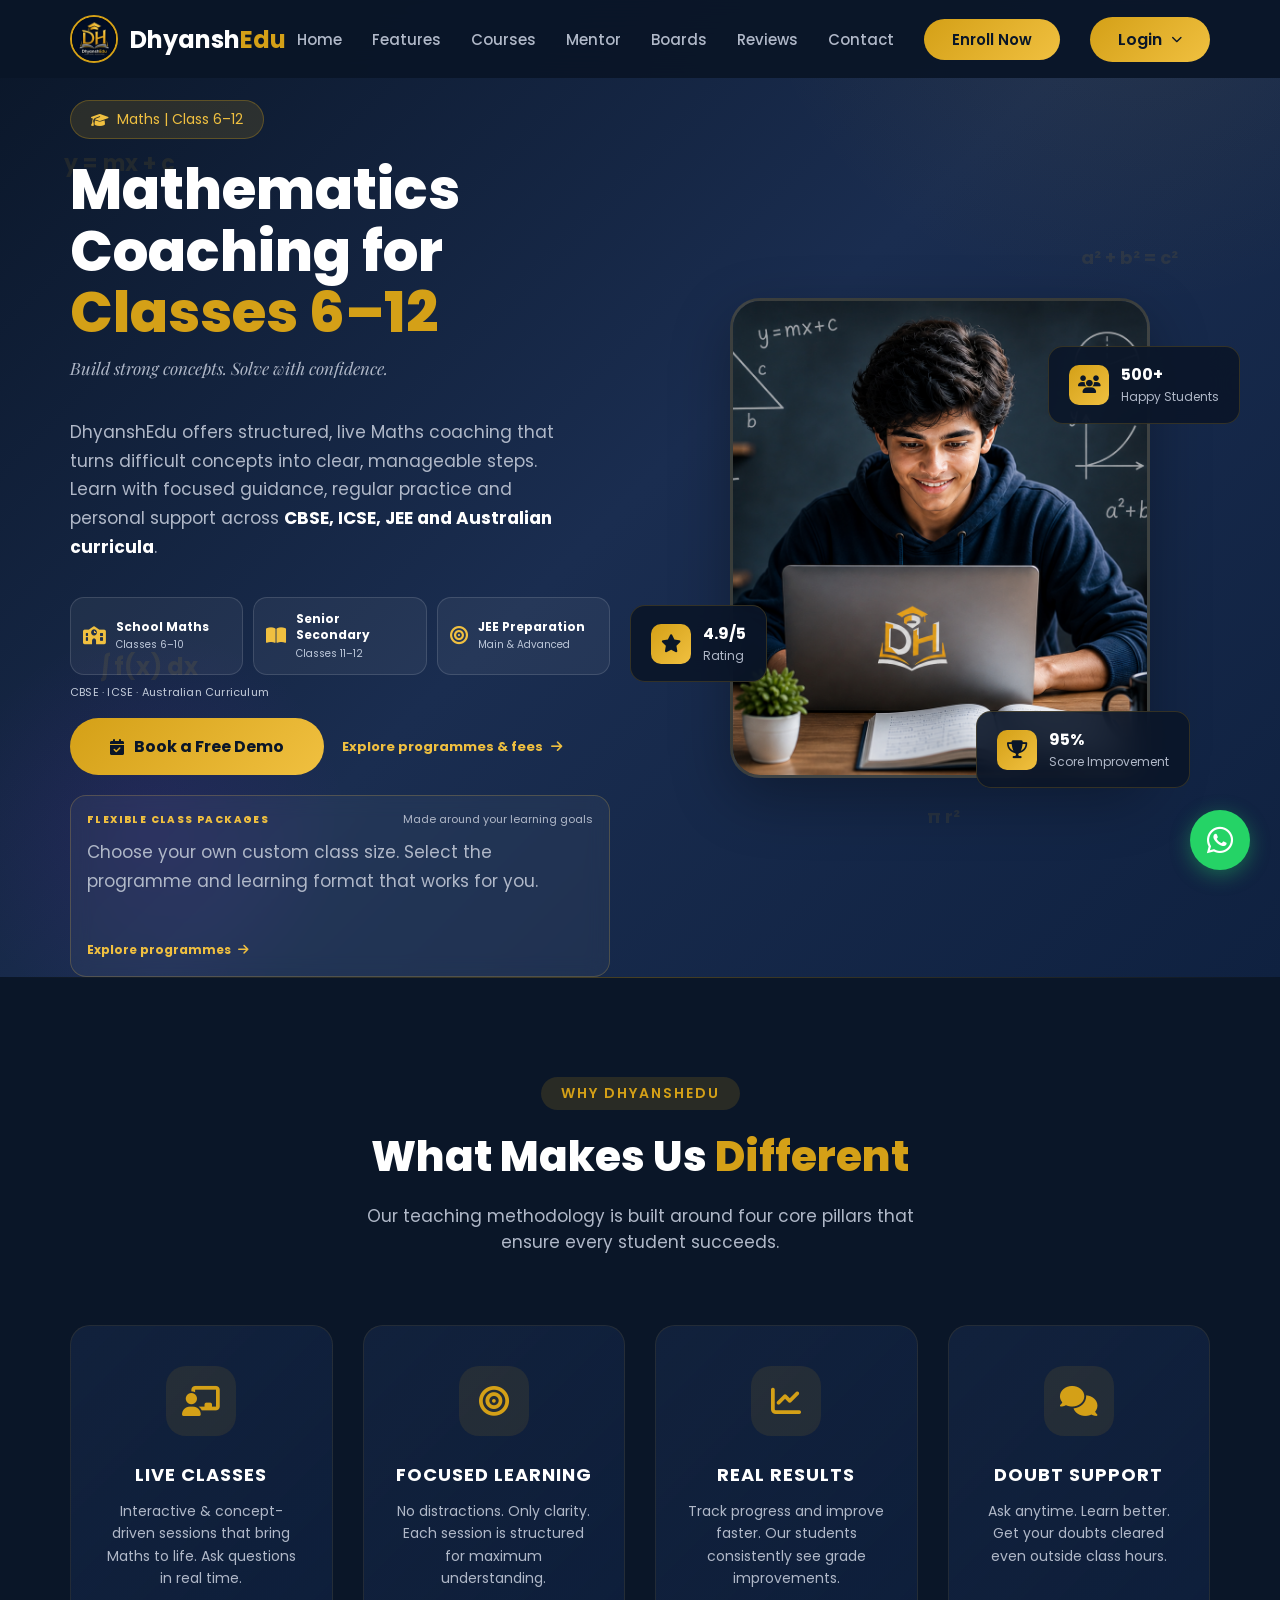
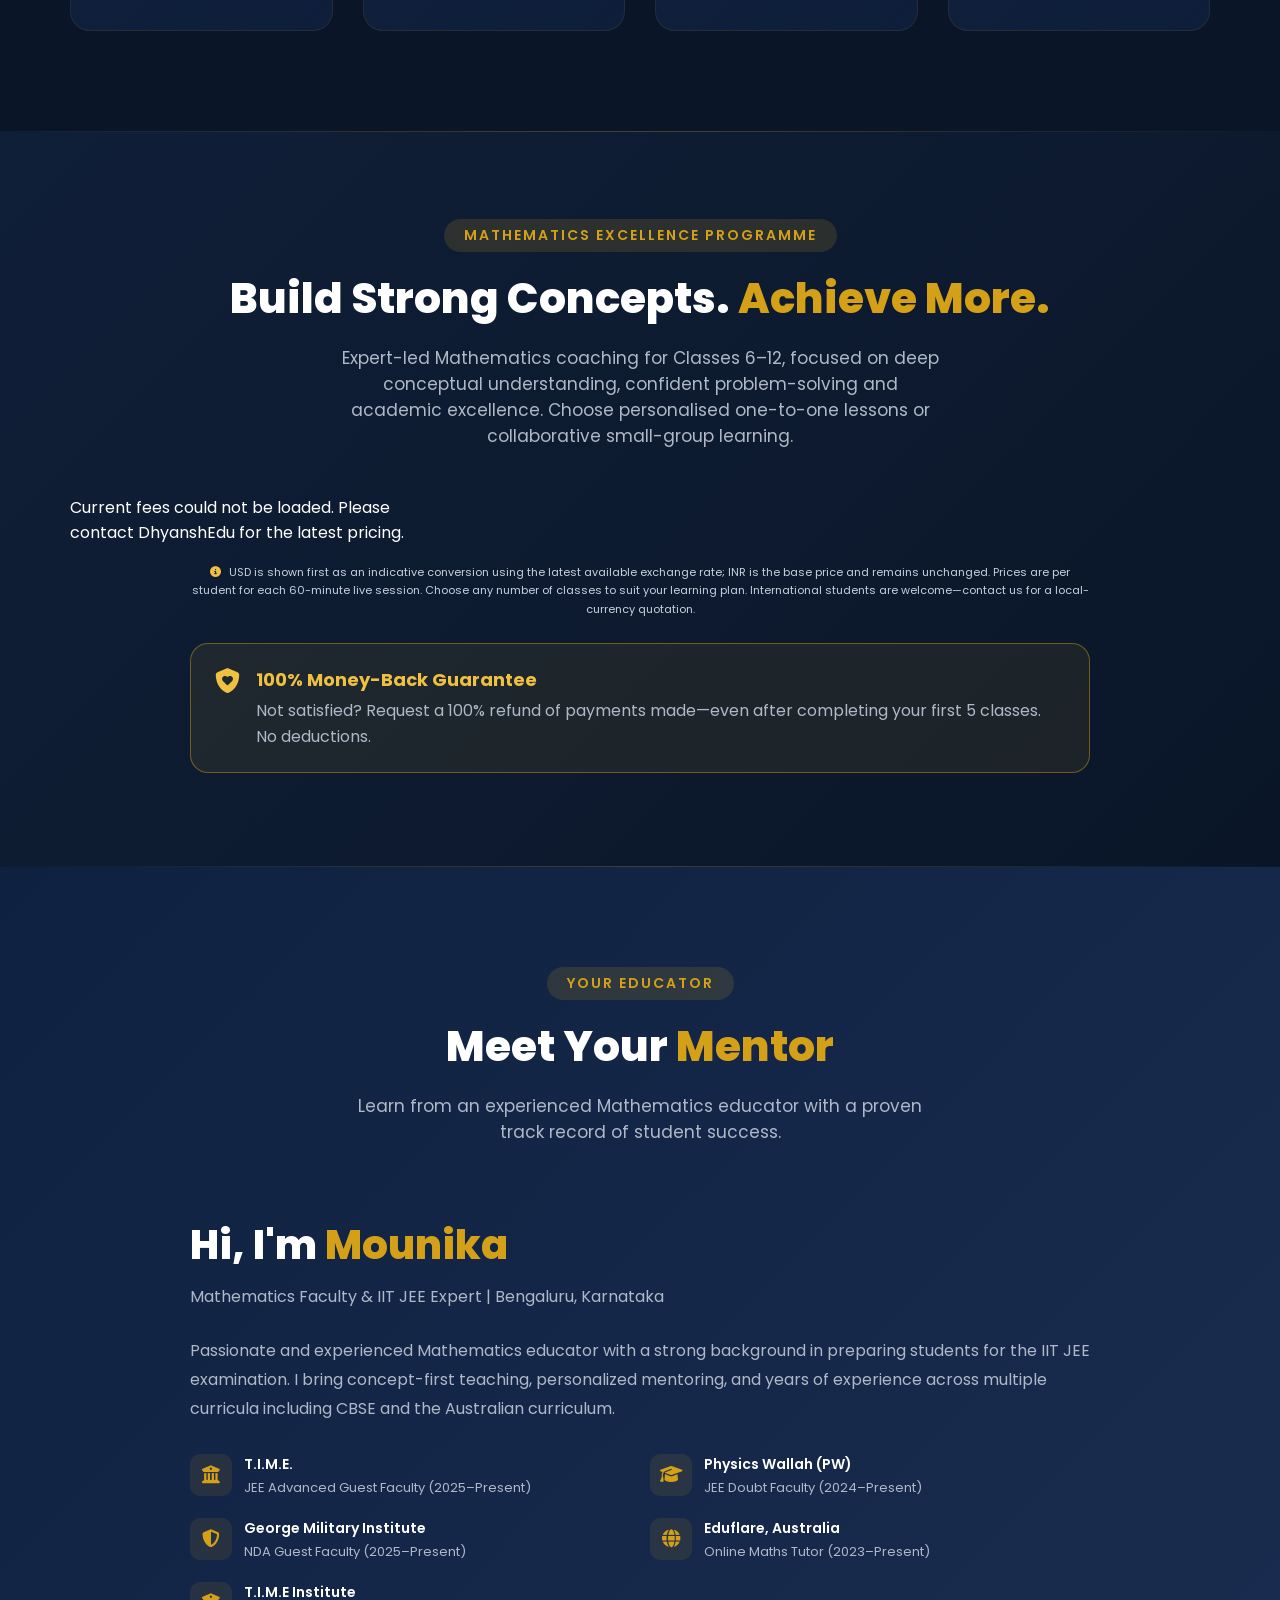
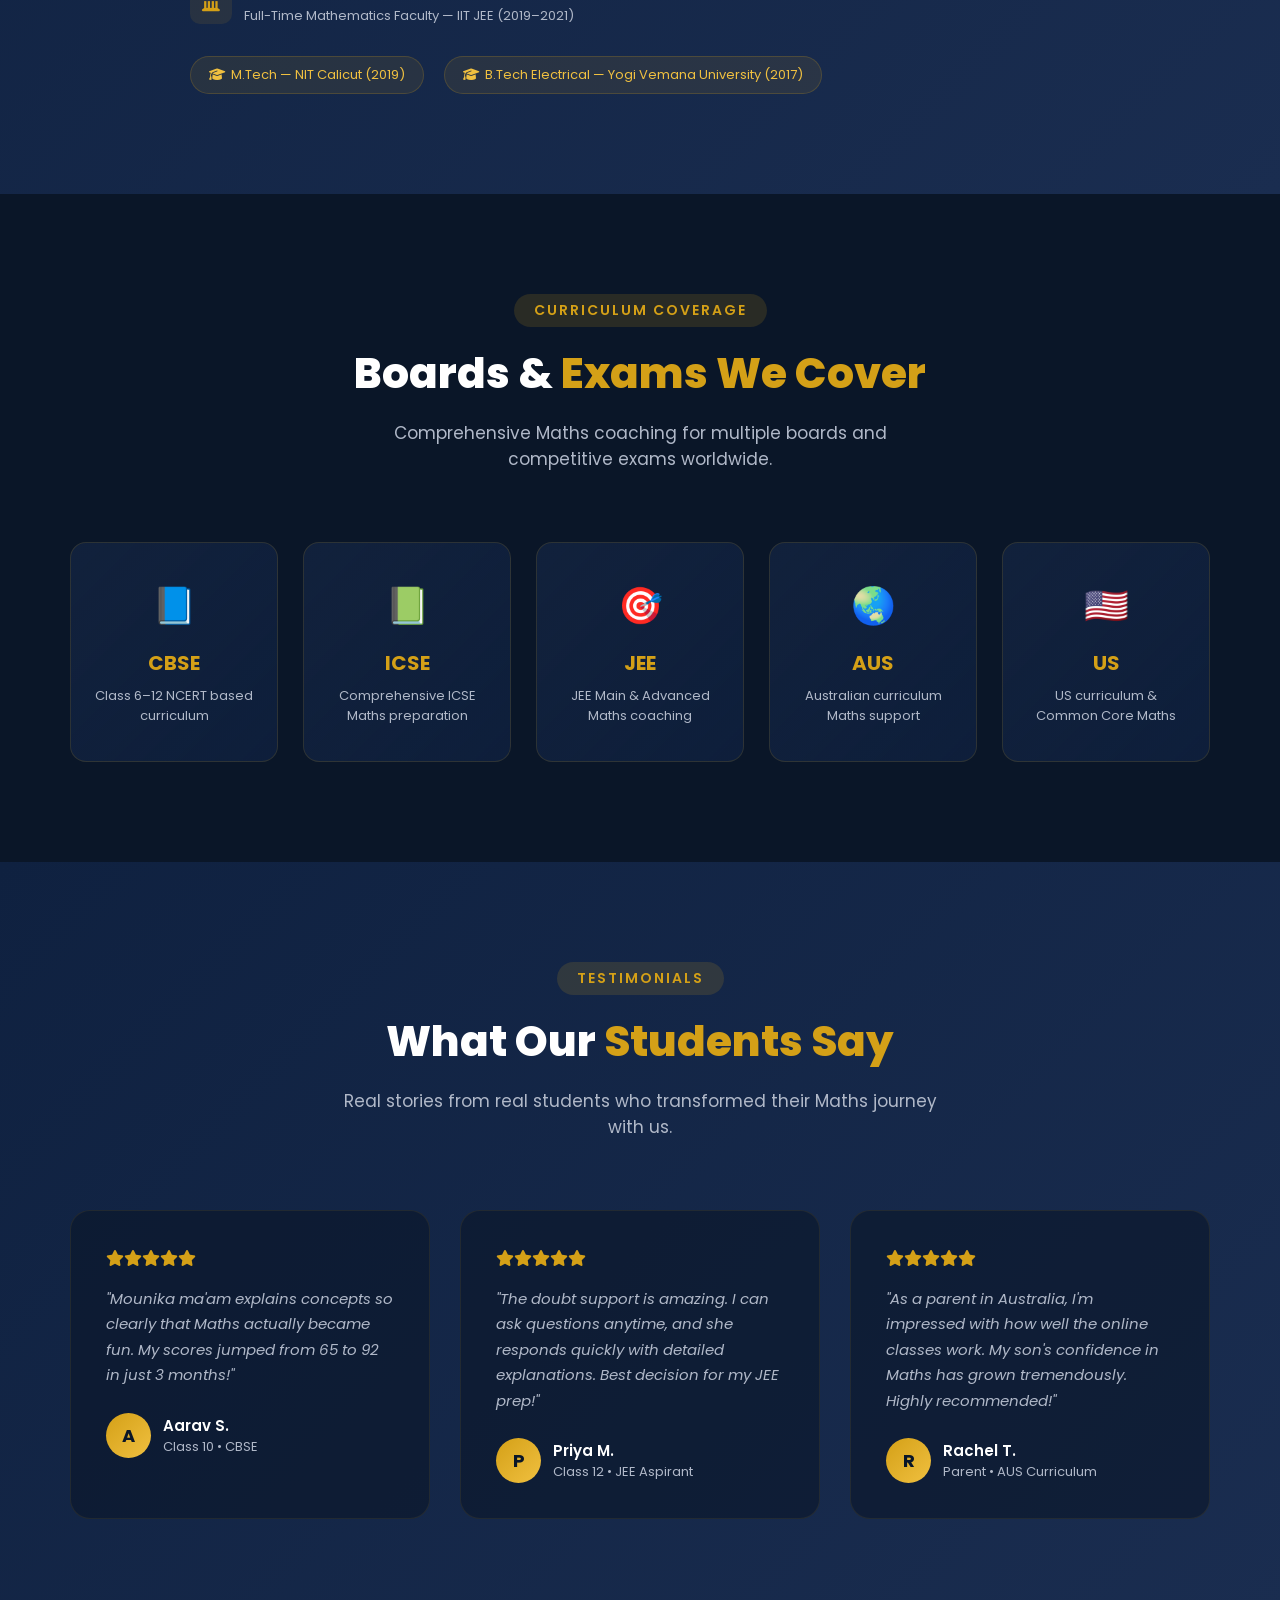
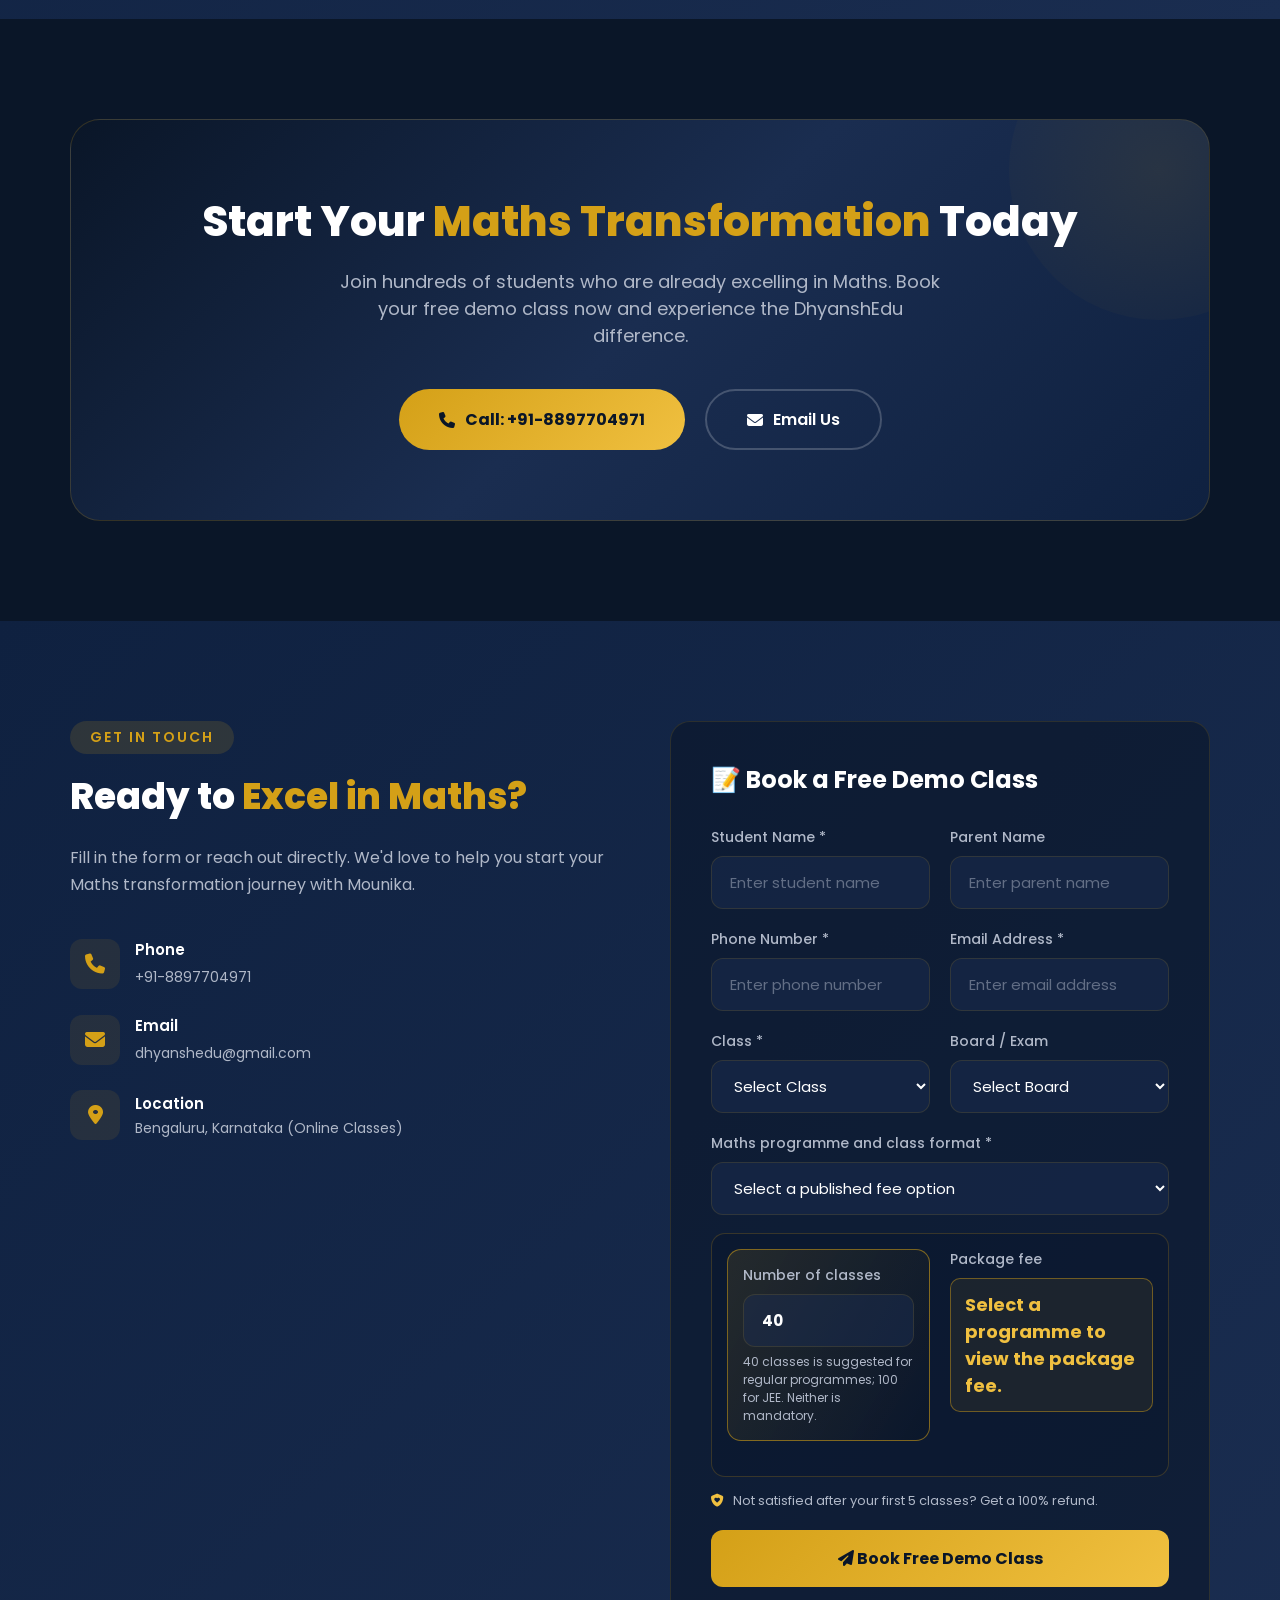
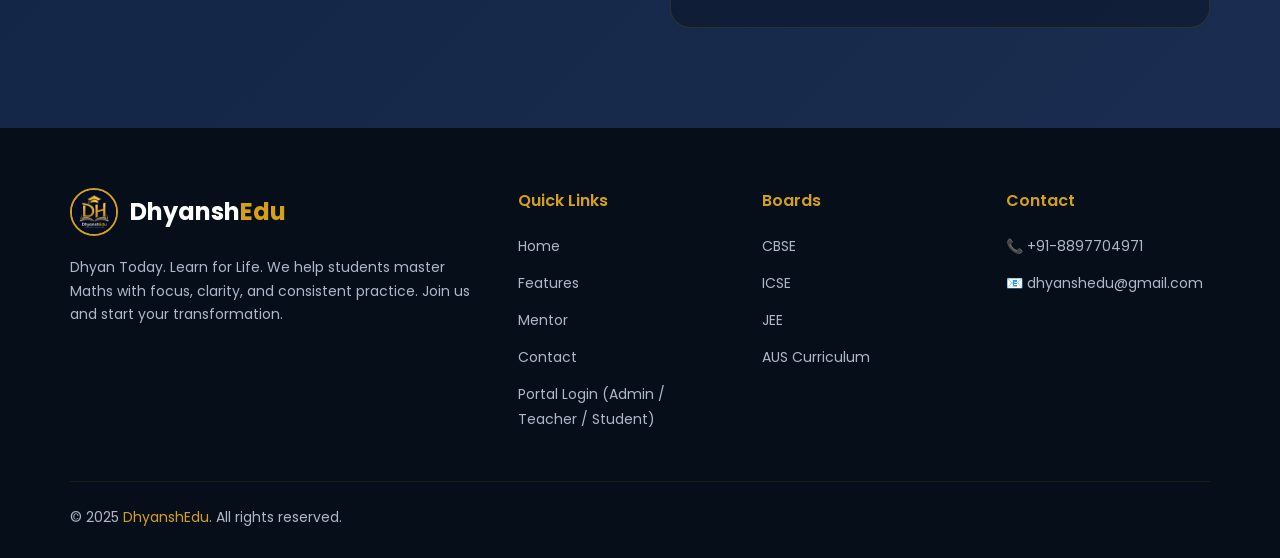
==== index.html @ ea3f8886 "Remove Programme details disclosure from fee details" ====
<!DOCTYPE html>
<html lang="en">
<head>
    <meta charset="UTF-8">
    <meta name="viewport" content="width=device-width, initial-scale=1.0">
    <title>DhyanshEdu | Dhyan Today. Math Better Tomorrow.</title>
    <meta name="description" content="DhyanshEdu helps students master Maths with focus, clarity, and consistent practice.">
    <link rel="icon" type="image/png" href="/logo.png">
    <link rel="apple-touch-icon" href="/logo.png">
    <!-- Google Fonts -->
    <link href="https://fonts.googleapis.com/css2?family=Poppins:wght@300;400;500;600;700;800;900&family=Playfair+Display:ital,wght@0,700;1,700&display=swap" rel="stylesheet">
    <!-- Font Awesome Icons -->
    <link rel="stylesheet" href="https://cdnjs.cloudflare.com/ajax/libs/font-awesome/6.5.1/css/all.min.css">
    <style>
        /* ===== CSS RESET & VARIABLES ===== */
        :root {
            --primary-dark: #0a1628;
            --primary-blue: #0f2140;
            --accent-gold: #d4a017;
            --accent-gold-light: #f0c040;
            --white: #ffffff;
            --light-gray: #f5f5f5;
            --text-gray: #b0b8c8;
            --gradient-dark: linear-gradient(135deg, #0a1628 0%, #1a2d50 50%, #0f2140 100%);
            --gradient-gold: linear-gradient(135deg, #d4a017, #f0c040);
            --shadow-lg: 0 20px 60px rgba(0, 0, 0, 0.3);
            --shadow-gold: 0 5px 30px rgba(212, 160, 23, 0.3);
        }
        * {
            margin: 0;
            padding: 0;
            box-sizing: border-box;
        }
        html {
            scroll-behavior: smooth;
        }
        body {
            font-family: 'Poppins', sans-serif;
            color: var(--white);
            overflow-x: hidden;
            background: var(--primary-dark);
        }
        /* ===== FIXED NAVBAR ===== */
        .navbar {
            position: fixed;
            top: 0;
            left: 0;
            width: 100%;
            z-index: 1000;
            padding: 15px 0;
            transition: all 0.4s ease;
            background-color: rgba(10, 22, 40, 0.95);
            backdrop-filter: blur(20px);
        }
        .navbar.scrolled {
            background-color: rgba(10, 22, 40, 0.98);
            box-shadow: 0 2px 30px rgba(0,0,0,0.4);
            padding: 8px 0;
        }
        .nav-container {
            max-width: 1200px;
            margin: 0 auto;
            display: flex;
            justify-content: space-between;
            align-items: center;
            padding: 0 30px;
        }
        .logo {
            display: flex;
            align-items: center;
            gap: 12px;
            text-decoration: none;
        }
        .logo-icon {
            width: 48px;
            height: 48px;
            border-radius: 50%;
            display: flex;
            align-items: center;
            justify-content: center;
            overflow: hidden;
            border: 2px solid var(--accent-gold);
        }
        .logo-icon img {
            width: 100%;
            height: 100%;
            object-fit: cover;
        }
        .logo-text {
            font-size: 24px;
            font-weight: 700;
            color: var(--white);
        }
        .logo-text span {
            color: var(--accent-gold);
        }
        .nav-links {
            display: flex;
            list-style: none;
            gap: 30px;
            align-items: center;
        }
        .nav-links a {
            text-decoration: none;
            color: var(--text-gray);
            font-weight: 500;
            font-size: 15px;
            transition: color 0.3s ease;
            position: relative;
        }
        .nav-links a:hover {
            color: var(--accent-gold);
        }
        .nav-links a::after {
            content: '';
            position: absolute;
            bottom: -5px;
            left: 0;
            width: 0;
            height: 2px;
            background: var(--accent-gold);
            transition: width 0.3s ease;
        }
        .nav-links a:hover::after {
            width: 100%;
        }
        .nav-cta {
            background: var(--gradient-gold) !important;
            color: var(--primary-dark) !important;
            padding: 10px 28px;
            border-radius: 50px;
            font-weight: 600 !important;
            transition: transform 0.3s ease, box-shadow 0.3s ease !important;
        }
        .nav-cta:hover {
            transform: translateY(-2px);
            box-shadow: var(--shadow-gold);
        }
        .nav-cta::after {
            display: none !important;
        }
        .login-dropdown { position: relative; }
        .login-dropdown > summary {
            list-style: none;
            cursor: pointer;
            display: inline-flex;
            align-items: center;
            gap: 9px;
        }
        .login-dropdown > summary::-webkit-details-marker { display: none; }
        .login-dropdown > summary i { font-size: 11px; }
        .login-options {
            position: absolute;
            top: calc(100% + 14px);
            right: 0;
            min-width: 205px;
            padding: 9px;
            border: 1px solid rgba(212,160,23,0.28);
            border-radius: 14px;
            background: #101f38;
            box-shadow: var(--shadow-lg);
            z-index: 1100;
        }
        .login-options a {
            display: block;
            padding: 11px 13px;
            border-radius: 9px;
            color: var(--white) !important;
            text-decoration: none;
            font-size: 14px;
        }
        .login-options a:hover { background: rgba(212,160,23,0.14); color: var(--accent-gold-light) !important; }
        .login-options a::after { display: none !important; }
        .login-options p {
            padding: 9px 13px 5px;
            color: var(--text-gray);
            font-size: 11px;
            line-height: 1.5;
            border-top: 1px solid rgba(255,255,255,0.1);
        }
        .hamburger {
            display: none;
            flex-direction: column;
            gap: 5px;
            cursor: pointer;
            z-index: 1001;
        }
        .hamburger span {
            width: 28px;
            height: 3px;
            background: var(--white);
            border-radius: 3px;
            transition: all 0.3s ease;
        }
        .course-programme-meta { padding:10px 12px; margin:12px 0 14px; gap:5px; }
        .course-programme-meta strong { font-size:14px; }
        .course-programme-meta span { font-size:10px; }
        .course-format-option { padding:15px; }
        .course-format-option h4 { min-height:0; margin-bottom:8px; font-size:13px; }
        .course-fee-item { min-height:0; padding:10px 0; }
        .course-fee-item h5 { font-size:12px; margin-bottom:8px; }
        .course-fee-description { font-size:10px; }
        .course-format-price { font-size:23px; }
        .course-format-usd { font-size:13px; }
        .course-format-unit { min-height:0; margin:5px 0 4px; font-size:11px; }
        .course-format-per-class { display:block; color:var(--text-gray); font-size:10px; margin:0 0 12px; }
        .custom-class-selection { padding:15px; margin:14px 0; border:1px solid rgba(212,160,23,.22); border-radius:14px; background:rgba(7,17,32,.22); }
        .custom-class-quote { min-height:52px; font-size:18px; }
        .refund-form-note { font-size:12px; margin:2px 0 14px; }
        .course-guarantee { display:flex; gap:16px; align-items:flex-start; max-width:900px; margin:24px auto 0; padding:22px 24px; border:1px solid rgba(212,160,23,.45); border-radius:18px; background:rgba(212,160,23,.09); color:var(--white); }
        .course-guarantee > i { color:var(--accent-gold-light); font-size:25px; margin-top:3px; }
        .course-guarantee strong { display:block; color:var(--accent-gold-light); font-size:18px; margin-bottom:5px; }
        .course-guarantee p { color:var(--text-gray); line-height:1.65; margin:0; }
        .custom-package-highlight { padding:15px; border:1px solid rgba(212,160,23,.55); border-radius:14px; background:linear-gradient(120deg,rgba(212,160,23,.13),rgba(7,17,32,.28)); }
        .custom-package-highlight label { color:var(--accent-gold-light); font-weight:800; font-size:15px; }
        .custom-package-highlight input { border-color:rgba(212,160,23,.6); font-size:20px; font-weight:700; }
        .course-programme-meta strong { color:var(--accent-gold-light); font-size:15px; }
        .course-programme-meta span { font-size:12px; }
        .custom-class-selection { margin-top:16px; }
        .custom-class-selection small { display:block; color:var(--text-gray); font-size:12px; margin-top:6px; }
        .custom-class-quote { min-height:48px; display:flex; align-items:center; padding:12px 14px; border:1px solid rgba(212,160,23,.45); border-radius:10px; background:rgba(212,160,23,.08); color:var(--accent-gold-light); font-weight:700; }
        .refund-form-note { margin:4px 0 18px; color:var(--text-gray); font-size:13px; line-height:1.6; }
        .refund-form-note i { color:var(--accent-gold-light); margin-right:6px; }

        /* ===== HERO SECTION (REFINED WITH IMAGE FIX) ===== */
        .hero {
            min-height: 100vh;
            background: var(--gradient-dark);
            display: flex;
            align-items: center;
            position: relative;
            overflow: hidden;
            padding-top: 100px;
        }
        .hero::before {
            content: '';
            position: absolute;
            top: -50%;
            right: -20%;
            width: 800px;
            height: 800px;
            background: radial-gradient(circle, rgba(212,160,23,0.08) 0%, transparent 70%);
            border-radius: 50%;
        }
        .hero::after {
            content: '';
            position: absolute;
            width: 400px;
            height: 400px;
            background: radial-gradient(circle, rgba(138, 43, 226, 0.1) 0%, transparent 70%);
            bottom: -50px;
            left: -50px;
            border-radius: 50%;
            pointer-events: none;
        }
        .math-float {
            position: absolute;
            font-size: 20px;
            color: rgba(212,160,23,0.1);
            font-weight: 700;
            pointer-events: none;
            animation: floatMath 6s ease-in-out infinite;
        }
        .math-float:nth-child(1) { top: 15%; left: 5%; animation-delay: 0s; font-size: 22px; }
        .math-float:nth-child(2) { top: 25%; right: 8%; animation-delay: 1s; font-size: 18px; }
        .math-float:nth-child(3) { bottom: 30%; left: 8%; animation-delay: 2s; font-size: 24px; }
        .math-float:nth-child(4) { top: 60%; right: 15%; animation-delay: 3s; font-size: 20px; }
        .math-float:nth-child(5) { bottom: 15%; right: 25%; animation-delay: 1.5s; font-size: 18px; }
        @keyframes floatMath {
            0%, 100% { transform: translateY(0px) rotate(0deg); opacity: 0.15; }
            50% { transform: translateY(-20px) rotate(5deg); opacity: 0.25; }
        }
        .hero-container {
            max-width: 1200px;
            margin: 0 auto;
            padding: 0 30px;
            display: grid;
            grid-template-columns: 1fr 1fr;
            gap: 60px;
            align-items: center;
            position: relative;
            z-index: 2;
        }
        .hero-badge {
            display: inline-flex;
            align-items: center;
            gap: 8px;
            background: rgba(212,160,23,0.15);
            border: 1px solid rgba(212,160,23,0.3);
            padding: 8px 20px;
            border-radius: 50px;
            font-size: 14px;
            color: var(--accent-gold-light);
            margin-bottom: 20px;
            animation: fadeInUp 0.8s ease;
        }
        .hero h1 {
            font-size: 56px;
            font-weight: 800;
            line-height: 1.1;
            margin-bottom: 10px;
            animation: fadeInUp 0.8s ease 0.2s both;
        }
        .hero h1 .gold { color: var(--accent-gold); display: block; }
        .hero-tagline {
            font-family: 'Playfair Display', serif;
            font-size: 22px;
            font-style: italic;
            color: var(--accent-gold-light);
            margin-bottom: 20px;
            animation: fadeInUp 0.8s ease 0.3s both;
        }
        .hero p {
            font-size: 17px;
            color: var(--text-gray);
            line-height: 1.7;
            margin-bottom: 35px;
            max-width: 500px;
            animation: fadeInUp 0.8s ease 0.4s both;
        }
        .hero p strong {
            color: var(--white);
        }
        .hero-buttons {
            display: flex;
            gap: 15px;
            flex-wrap: wrap;
            animation: fadeInUp 0.8s ease 0.5s both;
        }
        .btn-primary {
            background: var(--gradient-gold);
            color: var(--primary-dark);
            padding: 16px 40px;
            border: none;
            border-radius: 50px;
            font-size: 16px;
            font-weight: 700;
            cursor: pointer;
            transition: all 0.3s ease;
            text-decoration: none;
            display: inline-flex;
            align-items: center;
            gap: 10px;
        }
        .btn-primary:hover {
            transform: translateY(-3px);
            box-shadow: var(--shadow-gold);
        }
        .btn-secondary {
            background: transparent;
            color: var(--white);
            padding: 16px 40px;
            border: 2px solid rgba(255,255,255,0.2);
            border-radius: 50px;
            font-size: 16px;
            font-weight: 600;
            cursor: pointer;
            transition: all 0.3s ease;
            text-decoration: none;
            display: inline-flex;
            align-items: center;
            gap: 10px;
        }
        .btn-secondary:hover {
            border-color: var(--accent-gold);
            color: var(--accent-gold);
            transform: translateY(-3px);
        }
        /* ===== HERO IMAGE — FIXED HEIGHT ISSUE ===== */
        .hero-image {
            position: relative;
            display: flex;
            justify-content: center;
            align-items: center;
            min-height: 450px;
            animation: fadeInRight 1s ease 0.3s both;
        }
        .hero-image-wrapper {
            position: relative;
            width: 420px;
            height: 480px;
            min-height: 400px;
            border-radius: 30px;
            overflow: hidden;
            background: linear-gradient(135deg, #1a2d50, #0f2140);
            box-shadow: var(--shadow-lg);
            border: 3px solid rgba(212,160,23,0.2);
            display: flex;
            align-items: center;
            justify-content: center;
        }
        .hero-image-wrapper img {
            width: 100%;
            height: 100%;
            object-fit: cover;
            display: block;
        }
        /* Fallback placeholder if image fails */
        .image-placeholder {
            text-align: center;
            color: rgba(255, 255, 255, 0.5);
            flex-direction: column;
            align-items: center;
            justify-content: center;
        }
        .image-placeholder i {
            font-size: 5rem;
            margin-bottom: 15px;
            color: var(--accent-gold);
        }
        .image-placeholder p {
            font-size: 0.9rem;
            color: rgba(255, 255, 255, 0.4);
        }
        /* ===== FLOATING STATS ===== */
        .float-stat {
            position: absolute;
            background: rgba(10, 22, 40, 0.9);
            backdrop-filter: blur(15px);
            padding: 15px 20px;
            border-radius: 15px;
            border: 1px solid rgba(212,160,23,0.2);
            display: flex;
            align-items: center;
            gap: 12px;
            animation: floatBounce 3s ease-in-out infinite;
            z-index: 3;
        }
        .float-stat:nth-child(2) { top: 10%; right: -30px; animation-delay: 0.5s; }
        .float-stat:nth-child(3) { bottom: 20%; left: -40px; animation-delay: 1s; }
        .float-stat:nth-child(4) { bottom: -10px; right: 20px; animation-delay: 1.5s; }
        .float-stat .stat-icon {
            width: 40px;
            height: 40px;
            background: var(--gradient-gold);
            border-radius: 10px;
            display: flex;
            align-items: center;
            justify-content: center;
            color: var(--primary-dark);
            font-size: 18px;
        }
        .float-stat .stat-info h4 { font-size: 16px; font-weight: 700; }
        .float-stat .stat-info p { font-size: 12px; color: var(--text-gray); margin: 0; }
        @keyframes floatBounce {
            0%, 100% { transform: translateY(0); }
            50% { transform: translateY(-10px); }
        }
        @keyframes fadeInUp {
            from { opacity: 0; transform: translateY(30px); }
            to { opacity: 1; transform: translateY(0); }
        }
        @keyframes fadeInDown {
            from { opacity: 0; transform: translateY(-30px); }
            to { opacity: 1; transform: translateY(0); }
        }
        @keyframes fadeInRight {
            from { opacity: 0; transform: translateX(50px); }
            to { opacity: 1; transform: translateX(0); }
        }
        /* ===== SECTION COMMON STYLES ===== */
        .section-container {
            max-width: 1200px;
            margin: 0 auto;
            padding: 0 30px;
        }
        .section-header {
            text-align: center;
            margin-bottom: 70px;
        }
        .section-label {
            display: inline-block;
            background: rgba(212,160,23,0.15);
            color: var(--accent-gold);
            padding: 6px 20px;
            border-radius: 50px;
            font-size: 14px;
            font-weight: 600;
            text-transform: uppercase;
            letter-spacing: 2px;
            margin-bottom: 15px;
        }
        .section-header h2 {
            font-size: 42px;
            font-weight: 800;
            margin-bottom: 15px;
        }
        .section-header h2 .gold { color: var(--accent-gold); }
        .section-header p {
            font-size: 17px;
            color: var(--text-gray);
            max-width: 600px;
            margin: 0 auto;
        }
        /* ===== FEATURES SECTION ===== */
        .features {
            padding: 100px 0;
            background: var(--primary-dark);
            position: relative;
        }
        .features::before {
            content: '';
            position: absolute;
            top: 0;
            left: 0;
            right: 0;
            height: 1px;
            background: linear-gradient(90deg, transparent, rgba(212,160,23,0.3), transparent);
        }
        .features-grid {
            display: grid;
            grid-template-columns: repeat(4, 1fr);
            gap: 30px;
        }
        .feature-card {
            background: linear-gradient(135deg, rgba(26,45,80,0.5), rgba(15,33,64,0.8));
            border: 1px solid rgba(212,160,23,0.1);
            border-radius: 20px;
            padding: 40px 30px;
            text-align: center;
            transition: all 0.4s ease;
            position: relative;
            overflow: hidden;
        }
        .feature-card::before {
            content: '';
            position: absolute;
            top: 0; left: 0; right: 0;
            height: 3px;
            background: var(--gradient-gold);
            transform: scaleX(0);
            transition: transform 0.4s ease;
        }
        .feature-card:hover {
            transform: translateY(-10px);
            border-color: rgba(212,160,23,0.3);
            box-shadow: 0 20px 40px rgba(0,0,0,0.3);
        }
        .feature-card:hover::before { transform: scaleX(1); }
        .feature-icon {
            width: 70px;
            height: 70px;
            margin: 0 auto 25px;
            background: rgba(212,160,23,0.1);
            border-radius: 20px;
            display: flex;
            align-items: center;
            justify-content: center;
            font-size: 30px;
            color: var(--accent-gold);
            transition: all 0.4s ease;
        }
        .feature-card:hover .feature-icon {
            background: var(--gradient-gold);
            color: var(--primary-dark);
            transform: scale(1.1);
        }
        .feature-card h3 {
            font-size: 18px;
            font-weight: 700;
            margin-bottom: 12px;
            text-transform: uppercase;
            letter-spacing: 1px;
        }
        .feature-card p {
            font-size: 14px;
            color: var(--text-gray);
            line-height: 1.6;
        }
        /* ===== MENTOR SECTION ===== */
        .mentor {
            padding: 100px 0;
            background: linear-gradient(135deg, #0f2140, #1a2d50);
            position: relative;
        }
        .mentor-grid {
            display: grid;
            grid-template-columns: 350px 1fr;
            gap: 60px;
            align-items: center;
        }
        .mentor-photo-wrapper {
            position: relative;
        }
        .mentor-photo {
            width: 350px;
            height: 420px;
            border-radius: 24px;
            overflow: hidden;
            background: linear-gradient(135deg, rgba(26,45,80,0.6), rgba(15,33,64,0.8));
            border: 2px solid rgba(212,160,23,0.2);
            display: flex;
            align-items: center;
            justify-content: center;
            position: relative;
        }
        .mentor-photo img {
            width: 100%;
            height: 100%;
            object-fit: cover;
            display: block;
        }
        .mentor-badge-float {
            position: absolute;
            bottom: -15px;
            left: 50%;
            transform: translateX(-50%);
            background: var(--gradient-gold);
            color: var(--primary-dark);
            padding: 10px 25px;
            border-radius: 50px;
            font-weight: 700;
            font-size: 14px;
            white-space: nowrap;
            box-shadow: var(--shadow-gold);
        }
        .mentor-content h2 {
            font-size: 40px;
            font-weight: 800;
            margin-bottom: 8px;
        }
        .mentor-content h2 .gold { color: var(--accent-gold); }
        .mentor-content .mentor-name {
            font-size: 28px;
            font-weight: 700;
            color: var(--accent-gold-light);
            margin-bottom: 5px;
        }
        .mentor-content .mentor-title {
            font-size: 16px;
            color: var(--text-gray);
            margin-bottom: 25px;
        }
        .mentor-content > p {
            font-size: 16px;
            color: var(--text-gray);
            line-height: 1.8;
            margin-bottom: 30px;
        }
        .mentor-highlights {
            display: grid;
            grid-template-columns: 1fr 1fr;
            gap: 20px;
            margin-bottom: 30px;
        }
        .mentor-highlight-item {
            display: flex;
            align-items: flex-start;
            gap: 12px;
        }
        .mentor-highlight-item .mh-icon {
            width: 42px;
            height: 42px;
            min-width: 42px;
            background: rgba(212,160,23,0.1);
            border-radius: 10px;
            display: flex;
            align-items: center;
            justify-content: center;
            color: var(--accent-gold);
            font-size: 18px;
        }
        .mentor-highlight-item h4 {
            font-size: 14px;
            font-weight: 600;
            margin-bottom: 3px;
        }
        .mentor-highlight-item p {
            font-size: 13px;
            color: var(--text-gray);
        }
        .mentor-education {
            display: flex;
            gap: 20px;
            flex-wrap: wrap;
        }
        .edu-tag {
            background: rgba(212,160,23,0.1);
            border: 1px solid rgba(212,160,23,0.2);
            padding: 8px 18px;
            border-radius: 50px;
            font-size: 13px;
            color: var(--accent-gold-light);
            display: flex;
            align-items: center;
            gap: 6px;
        }
        /* ===== BOARDS SECTION ===== */
        .boards {
            padding: 100px 0;
            background: var(--primary-dark);
        }
        .boards-grid {
            display: grid;
            grid-template-columns: repeat(5, 1fr);
            gap: 25px;
        }
        .board-card {
            background: linear-gradient(135deg, rgba(26,45,80,0.5), rgba(15,33,64,0.8));
            border: 1px solid rgba(212,160,23,0.15);
            border-radius: 16px;
            padding: 35px 20px;
            text-align: center;
            transition: all 0.3s ease;
        }
        .board-card:hover {
            border-color: var(--accent-gold);
            transform: translateY(-5px);
            box-shadow: var(--shadow-gold);
        }
        .board-card .board-icon { font-size: 36px; margin-bottom: 15px; }
        .board-card h3 { font-size: 20px; font-weight: 700; color: var(--accent-gold); margin-bottom: 8px; }
        .board-card p { font-size: 13px; color: var(--text-gray); }
        /* ===== TESTIMONIALS ===== */
        .testimonials {
            padding: 100px 0;
            background: linear-gradient(135deg, #0f2140, #1a2d50);
        }
        .testimonials-grid {
            display: grid;
            grid-template-columns: repeat(3, 1fr);
            gap: 30px;
        }
        .testimonial-card {
            background: rgba(10,22,40,0.6);
            border: 1px solid rgba(212,160,23,0.1);
            border-radius: 20px;
            padding: 35px;
            transition: all 0.3s ease;
        }
        .testimonial-card:hover {
            border-color: rgba(212,160,23,0.3);
            transform: translateY(-5px);
        }
        .testimonial-stars {
            color: var(--accent-gold);
            font-size: 16px;
            margin-bottom: 15px;
        }
        .testimonial-card blockquote {
            font-size: 15px;
            color: var(--text-gray);
            line-height: 1.7;
            font-style: italic;
            margin-bottom: 25px;
        }
        .testimonial-author {
            display: flex;
            align-items: center;
            gap: 12px;
        }
        .testimonial-avatar {
            width: 45px;
            height: 45px;
            background: var(--gradient-gold);
            border-radius: 50%;
            display: flex;
            align-items: center;
            justify-content: center;
            font-weight: 700;
            color: var(--primary-dark);
            font-size: 18px;
        }
        .testimonial-author h4 { font-size: 15px; font-weight: 600; }
        .testimonial-author p { font-size: 13px; color: var(--text-gray); }
        /* ===== CTA SECTION ===== */
        .cta-section {
            padding: 100px 0;
            background: var(--primary-dark);
        }
        .cta-box {
            background: var(--gradient-dark);
            border: 1px solid rgba(212,160,23,0.2);
            border-radius: 30px;
            padding: 70px 50px;
            text-align: center;
            position: relative;
            overflow: hidden;
        }
        .cta-box::before {
            content: '';
            position: absolute;
            top: -100px; right: -100px;
            width: 300px; height: 300px;
            background: radial-gradient(circle, rgba(212,160,23,0.1), transparent);
            border-radius: 50%;
        }
        .cta-box h2 { font-size: 42px; font-weight: 800; margin-bottom: 15px; position: relative; }
        .cta-box h2 .gold { color: var(--accent-gold); }
        .cta-box p { font-size: 18px; color: var(--text-gray); margin-bottom: 40px; max-width: 600px; margin-left: auto; margin-right: auto; position: relative; }
        .cta-buttons {
            display: flex;
            justify-content: center;
            gap: 20px;
            flex-wrap: wrap;
            position: relative;
        }
        /* ===== CONTACT / FORM SECTION ===== */
        .contact {
            padding: 100px 0;
            background: linear-gradient(135deg, #0f2140, #1a2d50);
        }
        .contact-grid {
            display: grid;
            grid-template-columns: 1fr 1fr;
            gap: 60px;
        }
        .contact-info h2 { font-size: 36px; font-weight: 800; margin-bottom: 20px; }
        .contact-info h2 .gold { color: var(--accent-gold); }
        .contact-info > p { color: var(--text-gray); margin-bottom: 40px; line-height: 1.7; }
        .contact-details {
            display: flex;
            flex-direction: column;
            gap: 25px;
        }
        .contact-item {
            display: flex;
            align-items: center;
            gap: 15px;
        }
        .contact-item .icon {
            width: 50px;
            height: 50px;
            background: rgba(212,160,23,0.1);
            border-radius: 12px;
            display: flex;
            align-items: center;
            justify-content: center;
            color: var(--accent-gold);
            font-size: 20px;
        }
        .contact-item div h4 { font-size: 15px; font-weight: 600; margin-bottom: 3px; }
        .contact-item div p { font-size: 14px; color: var(--text-gray); }
        .contact-item div a { font-size: 14px; color: var(--text-gray); text-decoration: none; transition: color 0.3s ease; }
        .contact-item div a:hover { color: var(--accent-gold); }
        .contact-form {
            background: rgba(10,22,40,0.6);
            border: 1px solid rgba(212,160,23,0.15);
            border-radius: 20px;
            padding: 40px;
        }
        .contact-form h3 {
            font-size: 24px;
            font-weight: 700;
            margin-bottom: 30px;
        }
        .form-group { margin-bottom: 20px; }
        .form-group label {
            display: block;
            font-size: 14px;
            font-weight: 500;
            color: var(--text-gray);
            margin-bottom: 8px;
        }
        .form-group input,
        .form-group select {
            width: 100%;
            padding: 14px 18px;
            background: rgba(26,45,80,0.5);
            border: 1px solid rgba(212,160,23,0.15);
            border-radius: 12px;
            color: var(--white);
            font-family: 'Poppins', sans-serif;
            font-size: 15px;
            transition: border-color 0.3s ease;
            outline: none;
        }
        .form-group input::placeholder {
            color: rgba(176,184,200,0.5);
        }
        .form-group input:focus,
        .form-group select:focus {
            border-color: var(--accent-gold);
        }
        .form-group select option { background: var(--primary-dark); }
        .form-row {
            display: grid;
            grid-template-columns: 1fr 1fr;
            gap: 20px;
        }
        .form-submit {
            width: 100%;
            padding: 16px;
            background: var(--gradient-gold);
            color: var(--primary-dark);
            border: none;
            border-radius: 12px;
            font-size: 16px;
            font-weight: 700;
            cursor: pointer;
            transition: all 0.3s ease;
            font-family: 'Poppins', sans-serif;
        }
        .form-submit:hover {
            transform: translateY(-2px);
            box-shadow: var(--shadow-gold);
        }
        /* ===== FOOTER ===== */
        .footer {
            background: #060e1a;
            padding: 60px 0 30px;
        }
        .footer-grid {
            display: grid;
            grid-template-columns: 2fr 1fr 1fr 1fr;
            gap: 40px;
            margin-bottom: 50px;
        }
        .footer-about .logo { margin-bottom: 20px; }
        .footer-about p { color: var(--text-gray); font-size: 14px; line-height: 1.7; }
        .footer h4 { font-size: 16px; font-weight: 600; margin-bottom: 20px; color: var(--accent-gold); }
        .footer-links {
            list-style: none;
            display: flex;
            flex-direction: column;
            gap: 12px;
        }
        .footer-links a {
            color: var(--text-gray);
            text-decoration: none;
            font-size: 14px;
            transition: color 0.3s ease;
        }
        .footer-links a:hover { color: var(--accent-gold); }
        .footer-bottom {
            border-top: 1px solid rgba(212,160,23,0.1);
            padding-top: 25px;
            display: flex;
            justify-content: space-between;
            align-items: center;
        }
        .footer-bottom p { color: var(--text-gray); font-size: 14px; }
        .footer-bottom .gold { color: var(--accent-gold); }
        /* ===== WHATSAPP FLOATING BUTTON ===== */
        .whatsapp-float {
            position: fixed;
            bottom: 30px;
            right: 30px;
            width: 60px;
            height: 60px;
            background: #25D366;
            border-radius: 50%;
            display: flex;
            align-items: center;
            justify-content: center;
            color: white;
            font-size: 30px;
            text-decoration: none;
            box-shadow: 0 5px 20px rgba(37,211,102,0.4);
            z-index: 999;
            transition: all 0.3s ease;
            animation: pulse 2s infinite;
        }
        .whatsapp-float:hover {
            transform: scale(1.1);
            box-shadow: 0 8px 30px rgba(37,211,102,0.5);
        }
        @keyframes pulse {
            0% { box-shadow: 0 0 0 0 rgba(37,211,102,0.4); }
            70% { box-shadow: 0 0 0 15px rgba(37,211,102,0); }
            100% { box-shadow: 0 0 0 0 rgba(37,211,102,0); }
        }
        /* ===== RESPONSIVE ===== */
        @media (max-width: 1024px) {
            .hero h1 { font-size: 42px; }
            .features-grid { grid-template-columns: repeat(2, 1fr); }
            .boards-grid { grid-template-columns: repeat(3, 1fr); }
            .testimonials-grid { grid-template-columns: repeat(2, 1fr); }
            .footer-grid { grid-template-columns: 1fr 1fr; }
            .mentor-grid { grid-template-columns: 1fr; }
            .mentor-photo-wrapper { display: flex; justify-content: center; }
            .mentor-content { text-align: center; }
            .mentor-highlights { max-width: 500px; margin: 0 auto 30px; }
            .mentor-education { justify-content: center; }
        }
        @media (max-width: 768px) {
            .hamburger { display: flex; }
            .nav-links {
                display: none;
                position: fixed;
                top: 0; left: 0; right: 0; bottom: 0;
                background: rgba(10,22,40,0.98);
                flex-direction: column;
                justify-content: center;
                align-items: center;
                gap: 30px;
                z-index: 999;
            }
            .nav-links.active { display: flex; }
            .hero-container {
                grid-template-columns: 1fr;
                text-align: center;
                padding-top: 40px;
            }
            .hero h1 { justify-content: center; font-size: 36px; }
            .hero p { margin: 0 auto 35px; }
            .hero-buttons { justify-content: center; }
            .hero-image { order: -1; }
            .hero-image-wrapper { width: 300px; height: 350px; min-height: 300px; margin: 0 auto; }
            .float-stat { display: none; }
            .features-grid { grid-template-columns: 1fr; max-width: 400px; margin: 0 auto; }
            .boards-grid { grid-template-columns: repeat(2, 1fr); }
            .mentor-grid { grid-template-columns: 1fr; }
            .mentor-photo { width: 280px; height: 340px; margin: 0 auto; }
            .mentor-highlights { grid-template-columns: 1fr; }
            .contact-grid { grid-template-columns: 1fr; }
            .testimonials-grid { grid-template-columns: 1fr; }
            .section-header h2 { font-size: 32px; }
            .cta-box { padding: 50px 25px; }
            .cta-box h2 { font-size: 30px; }
            .footer-grid { grid-template-columns: 1fr; }
            .footer-bottom { flex-direction: column; gap: 15px; text-align: center; }
            .form-row { grid-template-columns: 1fr; }
        }
        @media (max-width: 480px) {
            .hero h1 { font-size: 30px; }
            .hero-tagline { font-size: 18px; }
            .hero-image-wrapper { width: 260px; height: 320px; min-height: 280px; }
            .boards-grid { grid-template-columns: 1fr; max-width: 300px; margin: 0 auto; }
            .hero-buttons { flex-direction: column; align-items: center; }
            .btn-primary, .btn-secondary { width: 100%; justify-content: center; }
        }

        /* ===== PUBLIC COURSE CATALOG — MATCHES THE SITE'S NAVY & GOLD THEME ===== */
        .courses { padding: 88px 0 94px; background: linear-gradient(135deg, #101f38, #0a1628); position: relative; }
        .courses::before, .courses::after { content: ''; display: block; height: 1px; position: absolute; left: 0; right: 0; background: linear-gradient(90deg, transparent, rgba(212,160,23,.28), transparent); }
        .courses::before { top: 0; }
        .courses::after { bottom: 0; }
        .courses .section-header { margin-bottom: 46px; }
        .courses-grid { display: grid; grid-template-columns: repeat(3, minmax(0, 1fr)); gap: 22px; align-items: stretch; }
        .course-card { display: flex; flex-direction: column; min-width: 0; padding: 28px; border-radius: 18px; background: linear-gradient(145deg, rgba(26,45,80,.96), rgba(16,31,56,.98)); border: 1px solid rgba(212,160,23,.18); box-shadow: 0 12px 32px rgba(0,0,0,.16); transition: transform .25s ease, border-color .25s ease, box-shadow .25s ease; }
        .course-card:hover { transform: translateY(-5px); border-color: rgba(240,192,64,.58); box-shadow: 0 18px 38px rgba(0,0,0,.24); }
        .featured-course { border-color: rgba(240,192,64,.75); box-shadow: 0 12px 40px rgba(212,160,23,.12); }
        .course-top { display: flex; align-items: center; justify-content: space-between; margin-bottom: 18px; color: var(--accent-gold); font-size: 21px; }
        .course-level { font-size: 10px; letter-spacing: 1.15px; font-weight: 700; padding: 7px 11px; border-radius: 30px; background: rgba(212,160,23,.13); border: 1px solid rgba(212,160,23,.18); }
        .course-card h3 { font-size: 19px; line-height: 1.4; margin-bottom: 10px; }
        .course-card > p { color: var(--text-gray); line-height: 1.65; font-size: 13px; min-height: 64px; }
        .course-card ul { list-style: none; margin: 17px 0 20px; display: grid; gap: 9px; color: #e4e9f1; font-size: 12px; }
        .course-card li::before { content: '✓'; color: var(--accent-gold); font-weight: 800; margin-right: 9px; }
        .course-programme-meta { display:grid; grid-template-columns:1fr 1fr; gap:7px; margin:14px 0 16px; padding:12px; border-radius:12px; background:rgba(212,160,23,.08); border:1px solid rgba(212,160,23,.18); }
        .course-programme-meta strong { grid-column:1/-1; color:var(--accent-gold-light); font-size:15px; }
        .course-programme-meta span { color:#d6deeb; font-size:11px; line-height:1.4; }
        .course-card{height:100%;display:flex;flex-direction:column;align-items:stretch}
        .course-card > p{min-height:0}
        .course-format-options{align-items:stretch}
        .course-format-option{height:100%;align-self:stretch}
        .course-fee-reveal{margin:4px 0 12px;border:1px solid rgba(212,160,23,.22);border-radius:10px;padding:9px 10px}
        .course-fee-reveal summary{cursor:pointer;color:var(--accent-gold-light);font-size:11px;font-weight:700;list-style:none}
        .course-fee-reveal summary::-webkit-details-marker{display:none}
        .course-fee-reveal summary:after{content:' +';float:right}
        .course-fee-reveal[open] summary:after{content:' −'}
        .course-fee-values{padding-top:10px}
.course-format-options { display: grid; grid-template-columns: repeat(2, minmax(0, 1fr)); gap: 12px; margin-top: auto; }
        .course-fee-item { padding: 12px 0; border-top: 1px solid rgba(255,255,255,.10); margin-top: 10px; }
        .course-format-option{display:flex;flex-direction:column;align-items:stretch}
        .course-fee-item{display:flex;flex:1 1 0;flex-direction:column;align-items:stretch;min-width:0;min-height:290px}
        .course-fee-item .course-enquire{margin-top:auto}
        .course-format-options{align-items:stretch;grid-auto-rows:1fr}
        .course-format-option>.course-fee-item{height:auto}
        @media(max-width:640px){.course-fee-item{min-height:270px}}
        .course-fee-item:first-of-type { border-top: 0; margin-top: 4px; padding-top: 4px; }
        .course-fee-item h5 { font-size: 13px; line-height: 1.45; color: #fff; font-weight: 700; margin: 0 0 6px; }
        .course-fee-description { font-size: 11px; line-height: 1.55; color: var(--text-gray); margin: 5px 0; }
        .course-fee-terms { font-size: 11px; color: #d4dbea; margin-top: 7px; }
        .course-fee-terms summary { cursor: pointer; color: var(--accent-gold-light); font-weight: 700; }
        .course-fee-terms p { white-space: pre-line; margin-top: 6px; line-height: 1.5; }
        .course-format-option { min-width: 0; min-height: 100%; display: flex; flex-direction: column; padding: 16px 14px; border: 1px solid rgba(212,160,23,.2); border-radius: 14px; background: rgba(7,17,32,.32); }
        .course-format-option h4 { display: flex; align-items: flex-start; gap: 7px; min-height: 48px; color: #e9edf5; font-size: 12px; font-weight: 600; line-height: 1.45; margin-bottom: 10px; }
        .course-format-option h4 i { color: var(--accent-gold); }
        .course-format-price { display: block; color: var(--accent-gold-light); font-size: 25px; line-height: 1.2; font-weight: 700; letter-spacing: -.5px; }
        .course-format-usd { display: block; color: #d6deeb; font-size: 13px; font-weight: 600; margin-top: 3px; }
        .course-format-unit { display: block; min-height: 34px; color: var(--text-gray); font-size: 10px; line-height: 1.5; margin: 5px 0 13px; }
        .course-enquire { display: block; margin-top: auto; text-align: center; color: var(--primary-dark); background: var(--gradient-gold); font-size: 11px; font-weight: 700; padding: 10px 8px; border-radius: 30px; text-decoration: none; transition: transform .2s ease, box-shadow .2s ease; }
        .course-enquire:hover { transform: translateY(-2px); box-shadow: var(--shadow-gold); text-decoration: none; }
        /* Keep the enquiry actions aligned at the bottom of both format cards. */
        .course-format-options { align-items: stretch; }
        .course-format-option { display: flex; flex-direction: column; height: 100%; min-width: 0; }
        .course-fee-item { display: flex; flex: 1 1 auto; flex-direction: column; min-width: 0; }
        .course-enquire { width: 100%; align-self: stretch; margin-top: auto; }
        .course-format-unavailable { margin-top: auto; }

        .course-format-unavailable { color: var(--text-gray); font-size: 11px; padding: 10px 0; }
        .course-disclaimer { margin: 24px auto 0; max-width: 900px; text-align: center; color: #c8d0df; font-size: 12px; line-height: 1.7; }
        .course-disclaimer i { color: var(--accent-gold-light); margin-right: 5px; }
        .course-select-group { margin-bottom: 18px; }
        @media (max-width: 900px) { .courses-grid { grid-template-columns: repeat(2, minmax(0, 1fr)); } }
        @media (max-width: 600px) { .courses { padding: 68px 0 74px; } .courses-grid { grid-template-columns: 1fr; gap: 16px; } .course-card { padding: 24px; } .course-card > p { min-height: 0; } }
        @media (max-width: 380px) { .course-format-options { gap: 8px; } .course-format-option { padding: 13px 10px; } .course-format-price { font-size: 22px; } }

        /* ===== CLEANER COURSE & PACKAGE HIERARCHY ===== */
        .course-card { padding:24px; }
        .course-card > p { font-size:12px; line-height:1.55; margin-bottom:4px; }
        .course-programme-meta { grid-template-columns:1fr auto; align-items:center; gap:5px 10px; margin:12px 0 14px; padding:12px 14px; background:rgba(255,255,255,.035); border:1px solid rgba(255,255,255,.10); }
        .course-programme-meta strong { grid-column:1; font-size:14px; line-height:1.35; }
        .course-programme-meta span:first-of-type { grid-column:1/-1; color:#cbd5e3; font-size:11px; }
        .course-programme-meta span:last-of-type { grid-column:1/-1; color:#9eabc0; font-size:10px; }
        .course-format-options { gap:10px; }
        .course-format-option { padding:14px 13px; background:rgba(5,14,28,.22); border-color:rgba(255,255,255,.11); }
        .course-format-option h4 { min-height:0; margin-bottom:8px; font-size:12px; }
        .course-format-option h4.small-group-label { font-size:11px; }
        .course-fee-item { min-height:0; padding:10px 0 0; margin-top:8px; }
        .course-fee-item h5 { font-size:12px; margin-bottom:4px; }
        .course-fee-description { font-size:10px; line-height:1.5; margin:4px 0; }
        .course-format-price { font-size:23px; }
        .course-format-usd { font-size:12px; }
        .course-format-unit { min-height:0; margin:4px 0 5px; font-size:10px; }
        .course-format-per-class { font-size:10px; margin:0 0 9px; }
        .course-fee-terms { margin-top:7px; font-size:10px; }
        .course-fee-reveal { padding:8px 9px; }
        .course-enquire { padding:9px 8px; font-size:10px; }
        .course-disclaimer { margin-top:18px; font-size:11px; }
        @media(max-width:600px) {
            .course-card { padding:19px; }
            .course-format-options { gap:9px; }
            .course-format-option { padding:12px 10px; }
            .course-programme-meta { padding:11px 12px; }
            .course-format-price { font-size:21px; }
        }

        /* ===== HERO PROGRAMME & FEE SNAPSHOT ===== */
        .hero-programme-tags{display:flex;flex-wrap:wrap;gap:8px;margin:-12px 0 22px}
        .hero-programme-tags span{font-size:11px;line-height:1.4;color:#e6edf7;border:1px solid rgba(255,255,255,.15);background:rgba(255,255,255,.055);padding:7px 10px;border-radius:30px}
        .hero-fee-preview{width:min(100%,560px);margin-top:24px;padding:15px 17px;border:1px solid rgba(212,160,23,.28);border-radius:16px;background:linear-gradient(120deg,rgba(255,255,255,.075),rgba(255,255,255,.025));backdrop-filter:blur(10px)}
        .hero-fee-heading{display:flex;justify-content:space-between;align-items:center;gap:10px;margin-bottom:11px}
        .hero-fee-heading span{font-size:10px;font-weight:800;letter-spacing:1.5px;color:var(--accent-gold-light)}
        .hero-fee-heading small{font-size:10px;color:var(--text-gray)}
        .hero-fee-options{display:grid;grid-template-columns:1fr 1fr;gap:10px}
        .hero-fee-option{min-width:0;padding:11px 12px;border-radius:11px;background:rgba(5,14,28,.48);border:1px solid rgba(255,255,255,.08)}
        .hero-fee-option h3{font-size:12px;color:#fff;font-weight:600;margin-bottom:5px}
        .hero-fee-option strong{display:block;font-size:21px;line-height:1.2;color:var(--accent-gold-light);font-weight:800}
        .hero-fee-option small{display:block;font-size:10px;color:#c1cada;margin-top:3px}
        .hero-fee-option .hero-fee-empty{font-size:12px;color:#c1cada}
        .hero-fee-intro{font-size:12px;line-height:1.65;color:#d6deeb;margin:0}.hero-fee-loading{font-size:11px;color:var(--text-gray);grid-column:1/-1}
        .hero-fee-link{display:inline-flex;align-items:center;gap:7px;margin-top:11px;color:var(--accent-gold-light);font-size:11px;font-weight:700;text-decoration:none}
        .hero-fee-link:hover{color:#fff}
        @media(max-width:900px){.hero{padding-bottom:55px}.hero-container{grid-template-columns:1fr;gap:25px}.hero-content{max-width:680px}.hero-image{min-height:360px}.hero-image-wrapper{width:min(390px,82vw);height:390px}.hero-fee-preview{max-width:680px}}
        @media(max-width:600px){.hero-programme-tags{gap:6px}.hero-programme-tags span{font-size:10px;padding:6px 8px}.hero-fee-preview{padding:13px}.hero-fee-option{padding:10px}.hero-fee-option strong{font-size:18px}.hero-fee-heading{align-items:flex-start;flex-direction:column;gap:3px}.hero-image{min-height:310px}.hero-image-wrapper{height:330px}}
        /* ===== MOBILE-FIRST HERO REFINEMENT ===== */
        .hero-programme-grid{display:grid;grid-template-columns:repeat(3,minmax(0,1fr));gap:10px;margin:20px 0 8px;max-width:680px}
        .hero-programme-card{display:flex;align-items:center;gap:10px;min-width:0;padding:13px 12px;border:1px solid rgba(255,255,255,.13);border-radius:14px;background:rgba(255,255,255,.055);color:#fff;text-decoration:none;transition:transform .2s ease,border-color .2s ease,background .2s ease}
        .hero-programme-card:hover{transform:translateY(-2px);border-color:rgba(240,192,64,.55);background:rgba(255,255,255,.09)}
        .hero-programme-card>i{flex:0 0 auto;color:var(--accent-gold-light);font-size:18px}
        .hero-programme-card span{display:flex;flex-direction:column;min-width:0}
        .hero-programme-card strong{font-size:12px;line-height:1.35;font-weight:700}
        .hero-programme-card small{font-size:10px;line-height:1.4;color:#bdc8da;margin-top:3px}
        .hero-curriculum-note{font-size:11px!important;letter-spacing:.2px;color:#c3ccda!important;margin:8px 0 17px!important}
        .hero-buttons-refined{align-items:center;gap:18px;margin-top:12px}
        .hero-buttons-refined .btn-primary{min-width:220px}
        .hero-fees-text-link{color:var(--accent-gold-light);font-size:13px;font-weight:700;text-decoration:none}
        .hero-fees-text-link i{margin-left:5px;transition:transform .2s ease}
        .hero-fees-text-link:hover i{transform:translateX(4px)}
        .hero-fee-preview{width:min(100%,680px);margin-top:20px;padding:15px 16px;border:1px solid rgba(240,192,64,.22);border-radius:16px;background:rgba(255,255,255,.045);backdrop-filter:blur(10px)}
        .hero-fee-heading{margin-bottom:10px}
        .hero-fee-heading span{font-size:10px;letter-spacing:1.4px}
        .hero-fee-heading small{font-size:11px}
        .hero-fee-options{grid-template-columns:repeat(2,minmax(0,1fr));gap:10px}
        .hero-fee-option{padding:12px 14px;background:rgba(4,13,27,.34);border:1px solid rgba(255,255,255,.09)}
        .hero-fee-option h3{font-size:12px;margin-bottom:6px}
        .hero-fee-option strong{font-size:20px}
        .hero-fee-option small{font-size:11px;line-height:1.5}
        .hero-fee-loading{font-size:12px;padding:5px 0}
        .hero-fee-link{font-size:12px;margin-top:10px}
        @media(max-width:900px){
            .hero{min-height:0;padding:118px 0 48px}
            .hero-container{grid-template-columns:minmax(0,1fr);gap:0;padding:0 24px}
            .hero-content{max-width:720px;width:100%;margin:0 auto}
            .hero-image{display:none}
            .hero h1{font-size:clamp(36px,7vw,48px);line-height:1.12}
            .hero-fee-preview{max-width:100%;margin-top:17px}
        }
        @media(max-width:600px){
            .hero{min-height:0;padding:112px 0 42px}
            .hero-container{padding:0 20px}
            .hero-badge{font-size:11px;padding:7px 13px;margin-bottom:15px}
            .hero h1{font-size:clamp(34px,9vw,42px);margin-bottom:9px}
            .hero-content>p:not(.hero-tagline):not(.hero-curriculum-note){font-size:14px;line-height:1.75;margin-top:12px}
            .hero-tagline{font-size:16px!important;line-height:1.5}
            .hero-programme-grid{grid-template-columns:1fr;gap:8px;margin:17px 0 8px}
            .hero-programme-card{padding:11px 13px;border-radius:12px}
            .hero-programme-card>i{font-size:17px;width:22px;text-align:center}
            .hero-programme-card strong{font-size:12px}
            .hero-programme-card small{font-size:10px}
            .hero-curriculum-note{font-size:10px!important;margin:8px 0 14px!important}
            .hero-buttons-refined{display:flex;flex-direction:column;align-items:stretch;gap:12px;margin-top:10px}
            .hero-buttons-refined .btn-primary{width:100%;min-height:54px;justify-content:center}
            .hero-fees-text-link{text-align:center;font-size:12px;padding:3px}
            .hero-fee-preview{padding:13px;margin-top:15px;border-radius:14px}
            .hero-fee-heading{flex-direction:row;align-items:center;gap:8px}
            .hero-fee-heading span{font-size:9px;letter-spacing:1px}
            .hero-fee-heading small{font-size:10px;text-align:right}
            .hero-fee-options{grid-template-columns:repeat(2,minmax(0,1fr));gap:8px}
            .hero-fee-option{padding:11px 9px}
            .hero-fee-option h3{font-size:10px;line-height:1.35}
            .hero-fee-option strong{font-size:17px;overflow-wrap:anywhere}
            .hero-fee-option small{font-size:9px;line-height:1.45}
            .hero-fee-link{font-size:11px;margin-top:9px}
        }
        @media(max-width:360px){.hero-fee-heading{align-items:flex-start;flex-direction:column}.hero-fee-heading small{text-align:left}.hero-fee-option strong{font-size:15px}}
        .mentor-grid.mentor-details-only { grid-template-columns: minmax(0, 1fr); max-width: 900px; margin-inline: auto; }
    </style>
</head>
<body>
    <!-- ===== NAVBAR (FIXED) ===== -->
    <nav class="navbar" id="navbar">
        <div class="nav-container">
            <a href="#" class="logo">
                <div class="logo-icon">
                    <img src="logo.png" alt="DhyanshEdu Logo">
                </div>
                <div class="logo-text">Dhyansh<span>Edu</span></div>
            </a>
            <ul class="nav-links" id="navLinks">
                <li><a href="#home" onclick="closeMenu()">Home</a></li>
                <li><a href="#features" onclick="closeMenu()">Features</a></li>
                <li><a href="#courses" onclick="closeMenu()">Courses</a></li>
                
                <li><a href="#mentor" onclick="closeMenu()">Mentor</a></li>
                <li><a href="#boards" onclick="closeMenu()">Boards</a></li>
                <li><a href="#testimonials" onclick="closeMenu()">Reviews</a></li>
                <li><a href="#contact" onclick="closeMenu()">Contact</a></li>
                <li><a href="#contact" class="nav-cta" onclick="closeMenu()">Enroll Now</a></li>
                <li class="login-menu-item">
                    <details class="login-dropdown">
                        <summary class="nav-cta login-trigger">Login <i class="fa-solid fa-chevron-down"></i></summary>
                        <div class="login-options">
                            <a href="https://portal.dhyanshedu.com" onclick="closeMenu()">Admin Login</a>
                            <a href="https://portal.dhyanshedu.com" onclick="closeMenu()">Teacher Login</a>
                            <a href="https://portal.dhyanshedu.com" onclick="closeMenu()">Student Login</a>
                            <p>Sign in with your assigned account. Access is based on your approved role.</p>
                        </div>
                    </details>
                </li>
            </ul>
            <div class="hamburger" id="hamburger" onclick="toggleMenu()">
                <span></span>
                <span></span>
                <span></span>
            </div>
        </div>
    </nav>
    <!-- ===== HERO SECTION (REFINED — IMAGE FIX APPLIED) ===== -->
    <section class="hero" id="home">
        <span class="math-float">y = mx + c</span>
        <span class="math-float">a² + b² = c²</span>
        <span class="math-float">∫ f(x) dx</span>
        <span class="math-float">√x</span>
        <span class="math-float">π r²</span>
        <div class="hero-container">
            <div class="hero-content">
                <div class="hero-badge">
                    <i class="fa-solid fa-graduation-cap"></i>
                    Maths | Class 6–12
                </div>
                <h1>
                    Mathematics Coaching for <span class="gold">Classes 6–12</span>
                </h1>
                <p class="hero-tagline">Build strong concepts. Solve with confidence.</p>
                <p>DhyanshEdu offers structured, live Maths coaching that turns difficult concepts into clear, manageable steps. Learn with focused guidance, regular practice and personal support across <strong>CBSE, ICSE, JEE and Australian curricula</strong>.</p>
                <div class="hero-programme-grid" aria-label="Maths programmes">
                    <a href="#courses" class="hero-programme-card"><i class="fa-solid fa-school"></i><span><strong>School Maths</strong><small>Classes 6–10</small></span></a>
                    <a href="#courses" class="hero-programme-card"><i class="fa-solid fa-book-open"></i><span><strong>Senior Secondary</strong><small>Classes 11–12</small></span></a>
                    <a href="#courses" class="hero-programme-card"><i class="fa-solid fa-bullseye"></i><span><strong>JEE Preparation</strong><small>Main & Advanced</small></span></a>
                </div>
                <p class="hero-curriculum-note">CBSE · ICSE · Australian Curriculum</p>
                <div class="hero-buttons hero-buttons-refined">
                    <a href="#contact" class="btn-primary">
                        <i class="fa-solid fa-calendar-check"></i>
                        Book a Free Demo
                    </a>
                    <a href="#courses" class="hero-fees-text-link">Explore programmes & fees <i class="fa-solid fa-arrow-right"></i></a>
                </div>
                <div class="hero-fee-preview" aria-live="polite">
                    <div class="hero-fee-heading"><span>FLEXIBLE CLASS PACKAGES</span><small>Made around your learning goals</small></div>
                    <p class="hero-fee-intro">Choose your own custom class size. Select the programme and learning format that works for you.</p>
                    <a class="hero-fee-link" href="#courses">Explore programmes <i class="fa-solid fa-arrow-right"></i></a>
                </div>
            </div>
            <div class="hero-image">
                <div class="hero-image-wrapper">
                    <img src="hero-image.png" alt="DhyanshEdu learning and study">
                </div>
                <div class="float-stat">
                    <div class="stat-icon"><i class="fa-solid fa-users"></i></div>
                    <div class="stat-info"><h4>500+</h4><p>Happy Students</p></div>
                </div>
                <div class="float-stat">
                    <div class="stat-icon"><i class="fa-solid fa-star"></i></div>
                    <div class="stat-info"><h4>4.9/5</h4><p>Rating</p></div>
                </div>
                <div class="float-stat">
                    <div class="stat-icon"><i class="fa-solid fa-trophy"></i></div>
                    <div class="stat-info"><h4>95%</h4><p>Score Improvement</p></div>
                </div>
            </div>
        </div>
    </section>
    <!-- ===== FEATURES SECTION ===== -->
    <section class="features" id="features">
        <div class="section-container">
            <div class="section-header">
                <span class="section-label">Why DhyanshEdu</span>
                <h2>What Makes Us <span class="gold">Different</span></h2>
                <p>Our teaching methodology is built around four core pillars that ensure every student succeeds.</p>
            </div>
            <div class="features-grid">
                <div class="feature-card">
                    <div class="feature-icon"><i class="fa-solid fa-chalkboard-user"></i></div>
                    <h3>Live Classes</h3>
                    <p>Interactive & concept-driven sessions that bring Maths to life. Ask questions in real time.</p>
                </div>
                <div class="feature-card">
                    <div class="feature-icon"><i class="fa-solid fa-bullseye"></i></div>
                    <h3>Focused Learning</h3>
                    <p>No distractions. Only clarity. Each session is structured for maximum understanding.</p>
                </div>
                <div class="feature-card">
                    <div class="feature-icon"><i class="fa-solid fa-chart-line"></i></div>
                    <h3>Real Results</h3>
                    <p>Track progress and improve faster. Our students consistently see grade improvements.</p>
                </div>
                <div class="feature-card">
                    <div class="feature-icon"><i class="fa-solid fa-comments"></i></div>
                    <h3>Doubt Support</h3>
                    <p>Ask anytime. Learn better. Get your doubts cleared even outside class hours.</p>
                </div>
            </div>
        </div>
    </section>
    <!-- ===== MATHEMATICS EXCELLENCE PROGRAMME ===== -->
    <section class="courses" id="courses">
        <div class="section-container">
            <div class="section-header">
                <span class="section-label">Mathematics Excellence Programme</span>
                <h2>Build Strong Concepts. <span class="gold">Achieve More.</span></h2>
                <p>Expert-led Mathematics coaching for Classes 6–12, focused on deep conceptual understanding, confident problem-solving and academic excellence. Choose personalised one-to-one lessons or collaborative small-group learning.</p>
            </div>
            <div id="public-fee-plans" class="courses-grid" aria-live="polite">
                <p class="muted">Loading current Maths fees…</p>
            </div>
            <p class="course-disclaimer"><i class="fa-solid fa-circle-info"></i> USD is shown first as an indicative conversion using the latest available exchange rate; INR is the base price and remains unchanged. Prices are per student for each 60-minute live session. Choose any number of classes to suit your learning plan. International students are welcome—contact us for a local-currency quotation.</p>
            <div class="course-guarantee"><i class="fa-solid fa-shield-heart"></i><div><strong>100% Money-Back Guarantee</strong><p>Not satisfied? Request a 100% refund of payments made—even after completing your first 5 classes. No deductions.</p></div></div>
        </div>
    </section>
    <!-- ===== MENTOR SECTION ===== -->
    <section class="mentor" id="mentor">
        <div class="section-container">
            <div class="section-header">
                <span class="section-label">Your Educator</span>
                <h2>Meet Your <span class="gold">Mentor</span></h2>
                <p>Learn from an experienced Mathematics educator with a proven track record of student success.</p>
            </div>
            <div class="mentor-grid mentor-details-only">
                <div class="mentor-content">
                    <h2>Hi, I'm <span class="gold">Mounika</span></h2>
                    <p class="mentor-title">Mathematics Faculty & IIT JEE Expert | Bengaluru, Karnataka</p>
                    <p>Passionate and experienced Mathematics educator with a strong background in preparing students for the IIT JEE examination. I bring concept-first teaching, personalized mentoring, and years of experience across multiple curricula including CBSE and the Australian curriculum.</p>
                    <div class="mentor-highlights">
                        <div class="mentor-highlight-item">
                            <div class="mh-icon"><i class="fa-solid fa-building-columns"></i></div>
                            <div>
                                <h4>T.I.M.E.</h4>
                                <p>JEE Advanced Guest Faculty (2025–Present)</p>
                            </div>
                        </div>
                        <div class="mentor-highlight-item">
                            <div class="mh-icon"><i class="fa-solid fa-graduation-cap"></i></div>
                            <div>
                                <h4>Physics Wallah (PW)</h4>
                                <p>JEE Doubt Faculty (2024–Present)</p>
                            </div>
                        </div>
                        <div class="mentor-highlight-item">
                            <div class="mh-icon"><i class="fa-solid fa-shield-halved"></i></div>
                            <div>
                                <h4>George Military Institute</h4>
                                <p>NDA Guest Faculty (2025–Present)</p>
                            </div>
                        </div>
                        <div class="mentor-highlight-item">
                            <div class="mh-icon"><i class="fa-solid fa-globe"></i></div>
                            <div>
                                <h4>Eduflare, Australia</h4>
                                <p>Online Maths Tutor (2023–Present)</p>
                            </div>
                        </div>
                        <div class="mentor-highlight-item">
                            <div class="mh-icon"><i class="fa-solid fa-building-columns"></i></div>
                            <div>
                                <h4>T.I.M.E Institute</h4>
                                <p>Full-Time Mathematics Faculty — IIT JEE (2019–2021)</p>
                            </div>
                        </div>
                    </div>
                    <div class="mentor-education">
                        <div class="edu-tag">
                            <i class="fa-solid fa-graduation-cap"></i>
                            M.Tech — NIT Calicut (2019)
                        </div>
                        <div class="edu-tag">
                            <i class="fa-solid fa-graduation-cap"></i>
                            B.Tech Electrical — Yogi Vemana University (2017)
                        </div>
                    </div>
                </div>
            </div>
        </div>
    </section>
    <!-- ===== BOARDS SECTION ===== -->
    <section class="boards" id="boards">
        <div class="section-container">
            <div class="section-header">
                <span class="section-label">Curriculum Coverage</span>
                <h2>Boards & <span class="gold">Exams We Cover</span></h2>
                <p>Comprehensive Maths coaching for multiple boards and competitive exams worldwide.</p>
            </div>
            <div class="boards-grid">
                <div class="board-card">
                    <div class="board-icon">📘</div>
                    <h3>CBSE</h3>
                    <p>Class 6–12 NCERT based curriculum</p>
                </div>
                <div class="board-card">
                    <div class="board-icon">📗</div>
                    <h3>ICSE</h3>
                    <p>Comprehensive ICSE Maths preparation</p>
                </div>
                <div class="board-card">
                    <div class="board-icon">🎯</div>
                    <h3>JEE</h3>
                    <p>JEE Main & Advanced Maths coaching</p>
                </div>
                <div class="board-card">
                    <div class="board-icon">🌏</div>
                    <h3>AUS</h3>
                    <p>Australian curriculum Maths support</p>
                </div>
                <div class="board-card">
                    <div class="board-icon">🇺🇸</div>
                    <h3>US</h3>
                    <p>US curriculum & Common Core Maths</p>
                </div>
            </div>
        </div>
    </section>
    <!-- ===== TESTIMONIALS ===== -->
    <section class="testimonials" id="testimonials">
        <div class="section-container">
            <div class="section-header">
                <span class="section-label">Testimonials</span>
                <h2>What Our <span class="gold">Students Say</span></h2>
                <p>Real stories from real students who transformed their Maths journey with us.</p>
            </div>
            <div class="testimonials-grid">
                <div class="testimonial-card">
                    <div class="testimonial-stars">
                        <i class="fa-solid fa-star"></i><i class="fa-solid fa-star"></i><i class="fa-solid fa-star"></i><i class="fa-solid fa-star"></i><i class="fa-solid fa-star"></i>
                    </div>
                    <blockquote>"Mounika ma'am explains concepts so clearly that Maths actually became fun. My scores jumped from 65 to 92 in just 3 months!"</blockquote>
                    <div class="testimonial-author">
                        <div class="testimonial-avatar">A</div>
                        <div><h4>Aarav S.</h4><p>Class 10 • CBSE</p></div>
                    </div>
                </div>
                <div class="testimonial-card">
                    <div class="testimonial-stars">
                        <i class="fa-solid fa-star"></i><i class="fa-solid fa-star"></i><i class="fa-solid fa-star"></i><i class="fa-solid fa-star"></i><i class="fa-solid fa-star"></i>
                    </div>
                    <blockquote>"The doubt support is amazing. I can ask questions anytime, and she responds quickly with detailed explanations. Best decision for my JEE prep!"</blockquote>
                    <div class="testimonial-author">
                        <div class="testimonial-avatar">P</div>
                        <div><h4>Priya M.</h4><p>Class 12 • JEE Aspirant</p></div>
                    </div>
                </div>
                <div class="testimonial-card">
                    <div class="testimonial-stars">
                        <i class="fa-solid fa-star"></i><i class="fa-solid fa-star"></i><i class="fa-solid fa-star"></i><i class="fa-solid fa-star"></i><i class="fa-solid fa-star"></i>
                    </div>
                    <blockquote>"As a parent in Australia, I'm impressed with how well the online classes work. My son's confidence in Maths has grown tremendously. Highly recommended!"</blockquote>
                    <div class="testimonial-author">
                        <div class="testimonial-avatar">R</div>
                        <div><h4>Rachel T.</h4><p>Parent • AUS Curriculum</p></div>
                    </div>
                </div>
            </div>
        </div>
    </section>
    <!-- ===== CTA SECTION ===== -->
    <section class="cta-section">
        <div class="section-container">
            <div class="cta-box">
                <h2>Start Your <span class="gold">Maths Transformation</span> Today</h2>
                <p>Join hundreds of students who are already excelling in Maths. Book your free demo class now and experience the DhyanshEdu difference.</p>
                <div class="cta-buttons">
                    <a href="tel:8897704971" class="btn-primary">
                        <i class="fa-solid fa-phone"></i>
                        Call: +91-8897704971
                    </a>
                    <a href="mailto:dhyanshedu@gmail.com" class="btn-secondary">
                        <i class="fa-solid fa-envelope"></i>
                        Email Us
                    </a>
                </div>
            </div>
        </div>
    </section>
    <!-- ===== CONTACT SECTION ===== -->
    <section class="contact" id="contact">
        <div class="section-container">
            <div class="contact-grid">
                <div class="contact-info">
                    <span class="section-label">Get In Touch</span>
                    <h2>Ready to <span class="gold">Excel in Maths?</span></h2>
                    <p>Fill in the form or reach out directly. We'd love to help you start your Maths transformation journey with Mounika.</p>
                    <div class="contact-details">
                        <div class="contact-item">
                            <div class="icon"><i class="fa-solid fa-phone"></i></div>
                            <div>
                                <h4>Phone</h4>
                                <a href="tel:+918897704971">+91-8897704971</a>
                            </div>
                        </div>
                        <div class="contact-item">
                            <div class="icon"><i class="fa-solid fa-envelope"></i></div>
                            <div>
                                <h4>Email</h4>
                                <a href="mailto:dhyanshedu@gmail.com">dhyanshedu@gmail.com</a>
                            </div>
                        </div>
                        <div class="contact-item">
                            <div class="icon"><i class="fa-solid fa-location-dot"></i></div>
                            <div>
                                <h4>Location</h4>
                                <p>Bengaluru, Karnataka (Online Classes)</p>
                            </div>
                        </div>
                    </div>
                </div>
                <div class="contact-form" id="formContainer">
                    <h3>📝 Book a Free Demo Class</h3>
                    <form id="enrollForm">
                        <div class="form-row">
                            <div class="form-group">
                                <label for="studentName">Student Name *</label>
                                <input type="text" id="studentName" name="studentName" placeholder="Enter student name" required>
                            </div>
                            <div class="form-group">
                                <label for="parentName">Parent Name</label>
                                <input type="text" id="parentName" name="parentName" placeholder="Enter parent name">
                            </div>
                        </div>
                        <div class="form-row">
                            <div class="form-group">
                                <label for="phone">Phone Number *</label>
                                <input type="tel" id="phone" name="phone" placeholder="Enter phone number" required>
                            </div>
                            <div class="form-group">
                                <label for="email">Email Address *</label>
                                <input type="email" id="email" name="email" placeholder="Enter email address" required>
                            </div>
                        </div>
                        <div class="form-row">
                            <div class="form-group">
                                <label for="studentClass">Class *</label>
                                <select id="studentClass" name="studentClass" required>
                                    <option value="">Select Class</option>
                                    <option value="6">Class 6</option>
                                    <option value="7">Class 7</option>
                                    <option value="8">Class 8</option>
                                    <option value="9">Class 9</option>
                                    <option value="10">Class 10</option>
                                    <option value="11">Class 11</option>
                                    <option value="12">Class 12</option>
                                </select>
                            </div>
                            <div class="form-group">
                                <label for="board">Board / Exam</label>
                                <select id="board" name="board">
                                    <option value="Not specified">Select Board</option>
                                    <option value="CBSE">CBSE</option>
                                    <option value="ICSE">ICSE</option>
                                    <option value="JEE">JEE</option>
                                    <option value="AUS">AUS Curriculum</option>
                                    <option value="US">US Curriculum</option>
                                    <option value="Other">Other</option>
                                </select>
                                <input type="text" id="otherBoard" name="otherBoard" placeholder="Please specify your curriculum / board" maxlength="80" hidden style="margin-top:10px;">
                            </div>
                        </div>
                        <div class="form-group course-select-group">
                            <label for="courseInterest">Maths programme and class format *</label>
                            <select id="courseInterest" name="courseInterest" required>
                                <option value="">Select a published fee option</option>
                            </select>
                        </div>
                        <div class="form-row custom-class-selection">
                            <div class="form-group custom-package-highlight">
                                <label for="requestedClassCount">Number of classes</label>
                                <input type="number" id="requestedClassCount" name="requestedClassCount" min="1" max="100" step="1" value="40" required inputmode="numeric">
                                <small>40 classes is suggested for regular programmes; 100 for JEE. Neither is mandatory.</small>
                            </div>
                            <div class="form-group">
                                <label>Package fee</label>
                                <div id="customClassQuote" class="custom-class-quote" aria-live="polite">Select a programme to view the package fee.</div>
                            </div>
                        </div>
                        <p class="refund-form-note"><i class="fa-solid fa-shield-heart"></i> Not satisfied after your first 5 classes? Get a 100% refund.</p>
                        <button type="submit" class="form-submit">
                            <i class="fa-solid fa-paper-plane"></i> Book Free Demo Class
                        </button>
                    </form>
                </div>
            </div>
        </div>
    </section>
    <!-- ===== FOOTER ===== -->
    <footer class="footer">
        <div class="section-container">
            <div class="footer-grid">
                <div class="footer-about">
                    <a href="#" class="logo">
                        <div class="logo-icon">
                            <img src="logo.png" alt="DhyanshEdu Logo">
                        </div>
                        <div class="logo-text">Dhyansh<span>Edu</span></div>
                    </a>
                    <p>Dhyan Today. Learn for Life. We help students master Maths with focus, clarity, and consistent practice. Join us and start your transformation.</p>
                </div>
                <div>
                    <h4>Quick Links</h4>
                    <ul class="footer-links">
                        <li><a href="#home">Home</a></li>
                        <li><a href="#features">Features</a></li>
                        
                        <li><a href="#mentor">Mentor</a></li>
                        <li><a href="#contact">Contact</a></li>
                        <li><a href="https://portal.dhyanshedu.com">Portal Login (Admin / Teacher / Student)</a></li>
                    </ul>
                </div>
                <div>
                    <h4>Boards</h4>
                    <ul class="footer-links">
                        <li><a href="#boards">CBSE</a></li>
                        <li><a href="#boards">ICSE</a></li>
                        <li><a href="#boards">JEE</a></li>
                        <li><a href="#boards">AUS Curriculum</a></li>
                    </ul>
                </div>
                <div>
                    <h4>Contact</h4>
                    <ul class="footer-links">
                        <li><a href="tel:+918897704971">📞 +91-8897704971</a></li>
                        <li><a href="mailto:dhyanshedu@gmail.com">📧 dhyanshedu@gmail.com</a></li>
                    </ul>
                </div>
            </div>
            <div class="footer-bottom">
                <p>© 2025 <span class="gold">DhyanshEdu</span>. All rights reserved.</p>
            </div>
        </div>
    </footer>
    <!-- ===== WHATSAPP FLOATING BUTTON ===== -->
    <a href="https://wa.me/918500900658" class="whatsapp-float" target="_blank" aria-label="Chat on WhatsApp">
        <i class="fa-brands fa-whatsapp"></i>
    </a>
    
    <!-- ===== JAVASCRIPT ===== -->
    <script>
        // Hamburger Menu functionality
        function toggleMenu() {
            document.getElementById('navLinks').classList.toggle('active');
        }
        function closeMenu() {
            document.getElementById('navLinks').classList.remove('active');
        }

        // Carry the Admin-published fee option into the enquiry form.
        document.addEventListener('click', event => {
            const link = event.target.closest('[data-fee-plan]');
            if (!link) return;
            const select = document.getElementById('courseInterest');
            if (select) {
                select.value = link.dataset.feePlan;
                select.dispatchEvent(new Event('change'));
            }
        });

        let publicInrUsdRate = null;
        let publicInrUsdRateFetchedAt = 0;
        async function refreshPublicInrUsdRate() {
            const now = Date.now();
            if (publicInrUsdRate && now - publicInrUsdRateFetchedAt < 6 * 60 * 60 * 1000) return publicInrUsdRate;
            try {
                const response = await fetch('https://open.er-api.com/v6/latest/INR', { cache: 'no-store' });
                if (!response.ok) throw new Error('Exchange-rate service unavailable');
                const data = await response.json();
                const rate = Number(data?.rates?.USD);
                if (data?.result !== 'success' || !Number.isFinite(rate) || rate <= 0) throw new Error('Invalid INR/USD exchange rate');
                publicInrUsdRate = rate;
                publicInrUsdRateFetchedAt = now;
                return rate;
            } catch (error) {
                console.warn('Could not refresh public INR/USD rate; USD prices will be unavailable temporarily.', error);
                return publicInrUsdRate;
            }
        }
        function publicUsdLabel(inrAmount) {
            if (!publicInrUsdRate) return 'USD temporarily unavailable';
            return String.fromCharCode(36) + Math.ceil(inrAmount * publicInrUsdRate).toLocaleString('en-US');
        }
        async function loadPublicFeePlans() {
            const container = document.getElementById('public-fee-plans');
            const select = document.getElementById('courseInterest');
            if (!container || !select) return;
            try {
                const feeResponsePromise = fetch('https://dhyanshedu-api-proxy.dhyanshedu.workers.dev/api/public/fee-plans');
                await refreshPublicInrUsdRate();
                const response = await feeResponsePromise;
                const result = await response.json().catch(() => ({}));
                if (!response.ok || !result.success) throw new Error(result.error || 'Fees are temporarily unavailable.');

                select.replaceChildren(new Option('Select a published fee option (optional)', ''));
                container.replaceChildren();
                const groups = new Map();
                (result.fee_plans || []).forEach(plan => {
                    const match = (plan.name || '').match(/Classes\s+([0-9]+\s*[–-]\s*[0-9]+)/i);
                    const range = match ? match[1].replace(/\s+/g, '') : (plan.name || 'Maths Programme');
                    if (!groups.has(range)) groups.set(range, []);
                    groups.get(range).push(plan);

                    const format = plan.batch_type === 'one_to_one' ? 'One-to-one' : 'Small group (3–4 students)';
                    const price = Number(plan.amount_paise || 0) / 100;
                    const formatted = '₹' + price.toLocaleString('en-IN', { minimumFractionDigits: 2, maximumFractionDigits: 2 });
                    const usdFormatted = publicUsdLabel(price);
                    const option = document.createElement('option');
                    option.value = plan.id;
                    option.textContent = plan.name + ' · ' + format + ' · ' + usdFormatted + ' · ' + formatted + '/hour';
                    option.dataset.format = plan.batch_type;
                    option.dataset.name = plan.name;
                    option.dataset.amountPaise = String(Number(plan.amount_paise || 0));
                    option.dataset.defaultClasses = /JEE/i.test(plan.name || '') ? '100' : '40';
                    select.append(option);
                });

                // Show a compact, live fee snapshot in the first screen.
                const heroFees = document.getElementById('hero-fee-options');
                if (heroFees) {
                    heroFees.replaceChildren();
                    [
                        { type: 'one_to_one', title: 'One-to-one coaching' },
                        { type: 'group', title: 'Small-group coaching · 3–4 students' }
                    ].forEach(format => {
                        const available = (result.fee_plans || []).filter(plan =>
                            format.type === 'one_to_one' ? plan.batch_type === 'one_to_one' : plan.batch_type !== 'one_to_one'
                        );
                        const card = document.createElement('div');
                        card.className = 'hero-fee-option';
                        const heading = document.createElement('h3');
                        heading.textContent = format.title;
                        card.append(heading);
                        if (available.length) {
                            const lowest = available.reduce((best, plan) =>
                                Number(plan.amount_paise || 0) < Number(best.amount_paise || 0) ? plan : best
                            );
                            const price = Number(lowest.amount_paise || 0) / 100;
                            const amount = document.createElement('strong');
                            amount.textContent = publicUsdLabel(price);
                            const inr = document.createElement('small');
                            inr.textContent = '₹' + price.toLocaleString('en-IN', { maximumFractionDigits: 2 }) + ' INR / 60 min';
                            card.append(amount, inr);
                        } else {
                            const unavailable = document.createElement('small');
                            unavailable.className = 'hero-fee-empty';
                            unavailable.textContent = 'Contact us for availability';
                            card.append(unavailable);
                        }
                        heroFees.append(card);
                    });
                }

                groups.forEach((plans, range) => {
                    const card = document.createElement('article');
                    card.className = 'course-card';
                    const top = document.createElement('div');
                    top.className = 'course-top';
                    const level = document.createElement('span');
                    level.className = 'course-level';
                    level.textContent = 'MATHEMATICS EXCELLENCE';
                    const icon = document.createElement('i');
                    icon.className = 'fa-solid fa-graduation-cap';
                    top.append(level, icon);
                    const title = document.createElement('h3');
                    title.textContent = 'Classes ' + range;
                    const description = document.createElement('p');
                    description.textContent = 'Develop clarity, accuracy and confidence through structured, expert-led learning.';

                    const isJeeProgramme = /JEE/i.test(range) || /JEE/i.test(plans.map(plan => plan.name || '').join(' '));
                    const programmeMeta = document.createElement('div');
                    programmeMeta.className = 'course-programme-meta';
                    const classCount = document.createElement('strong');
                    classCount.textContent = isJeeProgramme ? '100 classes · recommended' : '40 classes · recommended';
                    const packageNote = document.createElement('span');
                    packageNote.textContent = 'Optional starting point. Choose 1–100 classes.';
                    const schedule = document.createElement('span');
                    schedule.textContent = isJeeProgramme ? '60 min per class · 4 classes/week' : '60 min per class · 3 classes/week';
                    programmeMeta.append(classCount, packageNote, schedule);

                    const formats = document.createElement('div');
                    formats.className = 'course-format-options';

                    [
                        { type: 'one_to_one', label: 'One-to-one', icon: 'fa-user' },
                        { type: 'group', label: 'Small Group (3–4)', icon: 'fa-users' }
                    ].forEach(info => {
                        const matchingPlans = plans.filter(item => item.batch_type === info.type);
                        const optionCard = document.createElement('div');
                        optionCard.className = 'course-format-option';
                        const heading = document.createElement('h4');
                        if (info.type === 'group') heading.classList.add('small-group-label');
                        const formatIcon = document.createElement('i');
                        formatIcon.className = 'fa-solid ' + info.icon;
                        heading.append(formatIcon, document.createTextNode(info.label));
                        optionCard.append(heading);

                        if (matchingPlans.length) {
                            matchingPlans.forEach(plan => {
                                const feeItem = document.createElement('div');
                                feeItem.className = 'course-fee-item';
                                const planTitle = document.createElement('h5');
                                const rawPlanTitle = plan.plan_name || plan.name || 'Maths programme';
                                const knownProgramme = rawPlanTitle.match(/senior\s+secondary\s+maths|maths\s+foundation|maths\s+mastery/i);
                                const displayPlanTitle = knownProgramme
                                    ? (knownProgramme[0].match(/senior\s+secondary\s+maths/i)
                                        ? 'Senior Secondary'
                                        : knownProgramme[0].replace(/\s+/g, ' ').replace(/\b\w/g, letter => letter.toUpperCase()))
                                    : rawPlanTitle
                                        .replace(/\bclasses?\s*\d+\s*[–-]\s*\d+\b/gi, '')
                                        .replace(/\s*[·|–-]\s*/g, ' ')
                                        .replace(/\s+/g, ' ')
                                        .trim();
                                planTitle.textContent = displayPlanTitle || 'Maths programme';
                                feeItem.append(planTitle);

                                const perClassInr = Number(plan.amount_paise || 0) / 100;
                                const standardClassCount = isJeeProgramme ? 100 : 40;
                                const packageInr = perClassInr * standardClassCount;
                                const amount = document.createElement('strong');
                                amount.className = 'course-format-price';
                                amount.textContent = publicUsdLabel(packageInr);
                                const inrAmount = document.createElement('span');
                                inrAmount.className = 'course-format-usd';
                                inrAmount.textContent = '₹' + packageInr.toLocaleString('en-IN', { minimumFractionDigits: 2, maximumFractionDigits: 2 }) + ' INR';
                                const unit = document.createElement('span');
                                unit.className = 'course-format-unit';
                                unit.textContent = standardClassCount + ' classes · 60 minutes each';
                                feeItem.append(amount, inrAmount, unit);
                                const perClass = document.createElement('span');
                                perClass.className = 'course-format-per-class';
                                perClass.textContent = '₹' + perClassInr.toLocaleString('en-IN', { minimumFractionDigits: 2, maximumFractionDigits: 2 }) + ' per class';
                                feeItem.append(perClass);

                                const enquire = document.createElement('a');
                                enquire.className = 'course-enquire';
                                enquire.href = '#contact';
                                enquire.dataset.feePlan = plan.id;
                                enquire.textContent = 'Enquire';
                                feeItem.append(enquire);
                                optionCard.append(feeItem);
                            });
                        } else {
                            const unavailable = document.createElement('span');
                            unavailable.className = 'course-format-unavailable';
                            unavailable.textContent = 'Not currently available';
                            optionCard.append(unavailable);
                        }
                        formats.append(optionCard);
                    });
                    card.append(top, title, description, programmeMeta, formats);
                    container.append(card);
                });
                if (!(result.fee_plans || []).length) {
                    container.textContent = 'New Maths fee options will be published here shortly. Please contact us for details.';
                }
            } catch (error) {
                container.textContent = 'Current fees could not be loaded. Please contact DhyanshEdu for the latest pricing.';
            }
        }
        loadPublicFeePlans();

        // Calculate a custom class package from the Admin-published per-session fee.
        function updateCustomClassQuote() {
            const planSelect = document.getElementById('courseInterest');
            const countInput = document.getElementById('requestedClassCount');
            const quote = document.getElementById('customClassQuote');
            if (!planSelect || !countInput || !quote) return;
            const selected = planSelect.selectedOptions[0];
            const count = Number(countInput.value);
            const pricePaise = Number(selected?.dataset.amountPaise || 0);
            if (!planSelect.value || !Number.isInteger(count) || count < 1 || count > 100 || pricePaise <= 0) {
                quote.textContent = planSelect.value ? 'Enter a valid class quantity to calculate your total.' : 'Select a fee option to calculate your total.';
                return;
            }
            const totalInr = (pricePaise * count) / 100;
            const usd = publicInrUsdRate ? String.fromCharCode(36) + Math.ceil(totalInr * publicInrUsdRate).toLocaleString('en-US') + ' · ' : '';
            quote.textContent = usd + '₹' + totalInr.toLocaleString('en-IN', { minimumFractionDigits: 2, maximumFractionDigits: 2 }) + ' INR';
        }
        document.getElementById('courseInterest')?.addEventListener('change', () => {
            const selected = document.getElementById('courseInterest').selectedOptions[0];
            const countInput = document.getElementById('requestedClassCount');
            if (selected?.dataset.defaultClasses) countInput.value = selected.dataset.defaultClasses;
            updateCustomClassQuote();
        });
        document.getElementById('requestedClassCount')?.addEventListener('input', updateCustomClassQuote);

        // Allow students to specify a curriculum or examination board not listed.
        const boardSelect = document.getElementById('board');
        const otherBoardInput = document.getElementById('otherBoard');
        function syncOtherBoardField() {
            const isOther = boardSelect?.value === 'Other';
            otherBoardInput.hidden = !isOther;
            otherBoardInput.required = isOther;
            if (!isOther) otherBoardInput.value = '';
        }
        boardSelect?.addEventListener('change', syncOtherBoardField);
        syncOtherBoardField();

        // Navbar scroll effect
        window.addEventListener('scroll', function() {
            const navbar = document.getElementById('navbar');
            if (window.scrollY > 50) {
                navbar.classList.add('scrolled');
            } else {
                navbar.classList.remove('scrolled');
            }
        });

        // ===== SAVE WEBSITE ENQUIRY TO DHYANSHEDU PORTAL =====
        document.getElementById('enrollForm').addEventListener('submit', async function(event) {
            event.preventDefault();
            const form = this;
            const button = form.querySelector('button[type="submit"]');
            const originalText = button.innerHTML;
            button.disabled = true;
            button.textContent = 'Submitting…';
            let message = document.getElementById('enquirySubmitMessage');
            if (!message) {
                message = document.createElement('p');
                message.id = 'enquirySubmitMessage';
                message.setAttribute('role', 'status');
                message.style.marginTop = '12px';
                form.append(message);
            }
            message.textContent = '';
            const payload = {
                student_name: document.getElementById('studentName').value.trim(),
                parent_name: document.getElementById('parentName').value.trim(),
                phone: document.getElementById('phone').value.trim(),
                email: document.getElementById('email').value.trim(),
                student_class: document.getElementById('studentClass').value,
                board: document.getElementById('board').value === 'Other' ? (document.getElementById('otherBoard').value.trim() || 'Other') : document.getElementById('board').value,
                course_interest: (document.getElementById('courseInterest').selectedOptions[0]?.dataset.name || 'Maths programme') + ' · ' + document.getElementById('requestedClassCount').value + ' classes',
                fee_plan_id: document.getElementById('courseInterest').value || '',
                learning_format: document.getElementById('courseInterest').selectedOptions[0]?.dataset.format || '',
                requested_class_count: Number(document.getElementById('requestedClassCount').value)
            };
            try {
                const response = await fetch('https://dhyanshedu-api-proxy.dhyanshedu.workers.dev/api/public/enquiries', {
                    method: 'POST',
                    headers: { 'Content-Type': 'application/json' },
                    body: JSON.stringify(payload)
                });
                const result = await response.json().catch(() => ({}));
                if (!response.ok) throw new Error(result.error || 'Could not submit your enquiry. Please try again.');
                message.textContent = result.message || 'Thank you! Your enquiry has been received.';
                message.style.color = 'green';
                form.reset();
            } catch (error) {
                message.textContent = error.message + ' You can also call +91-8897704971.';
                message.style.color = 'crimson';
            } finally {
                button.disabled = false;
                button.innerHTML = originalText;
            }
        });
    </script>
</body>
</html>
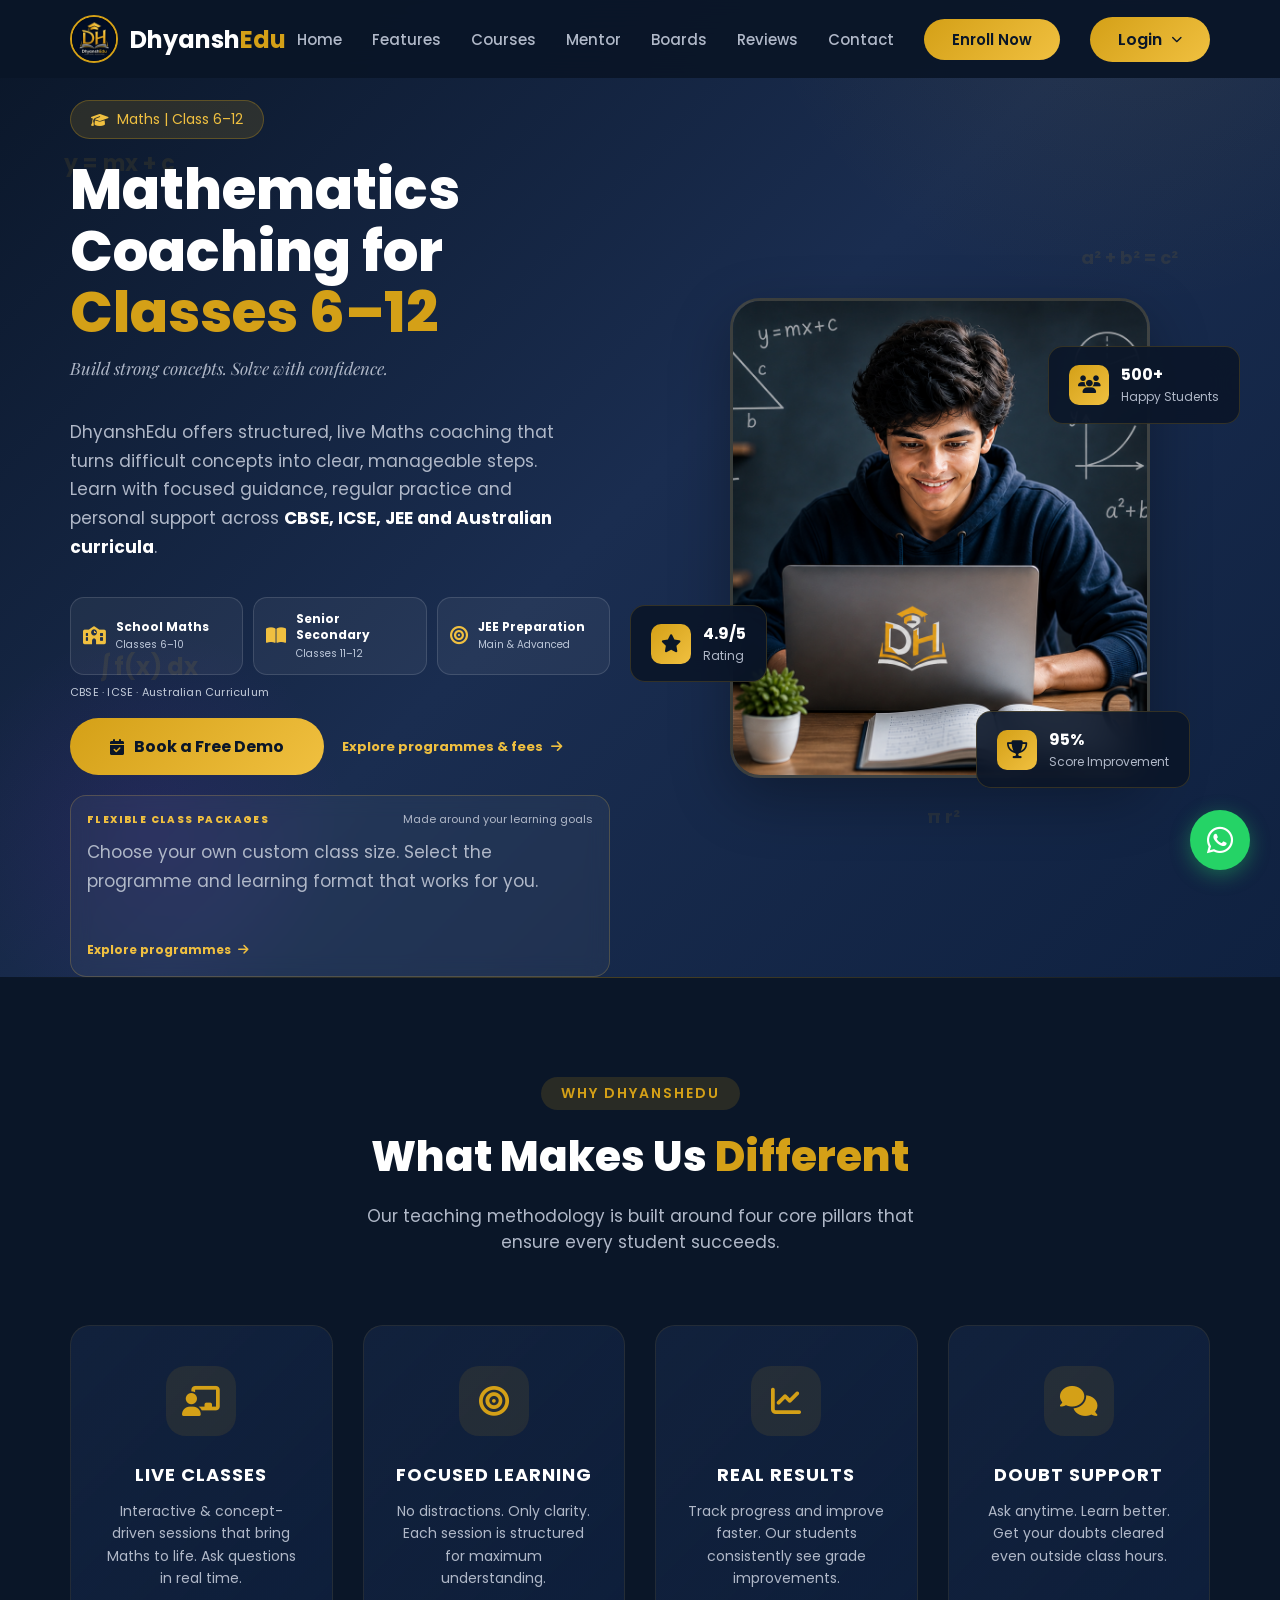
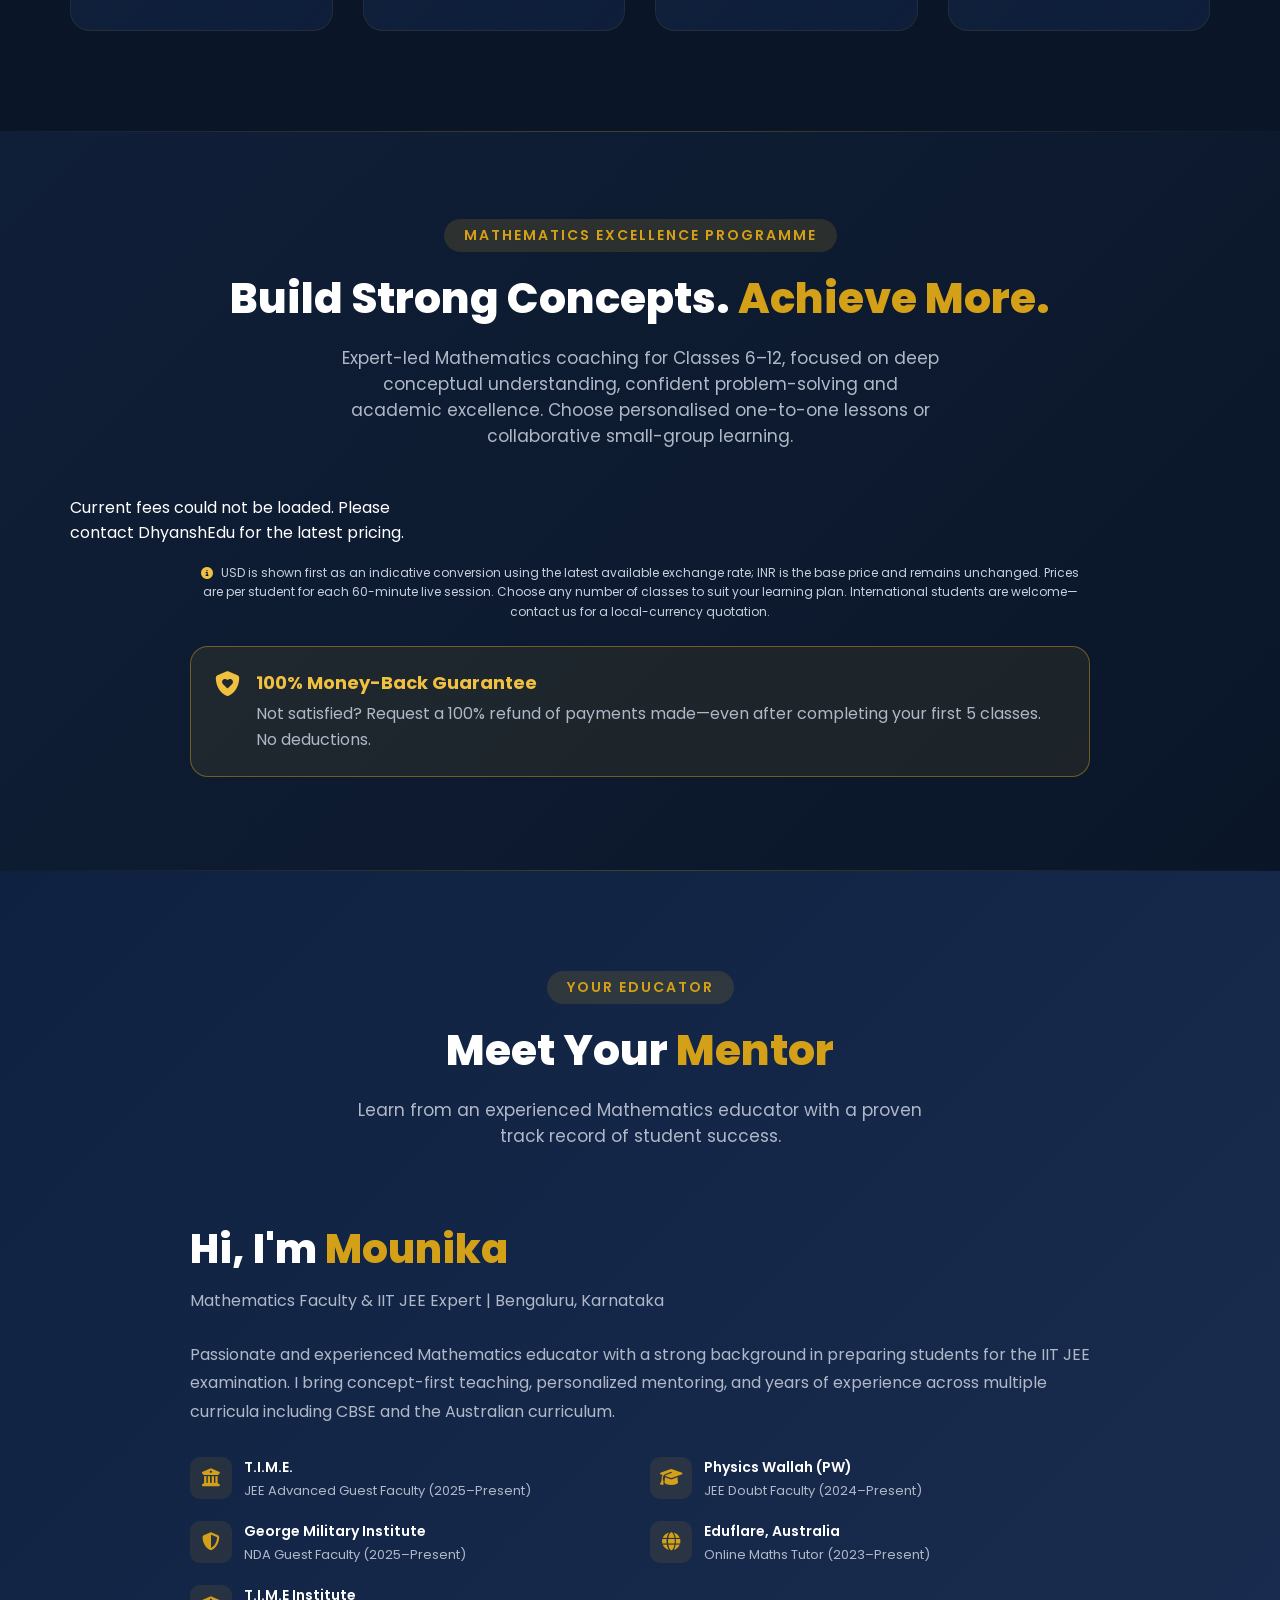
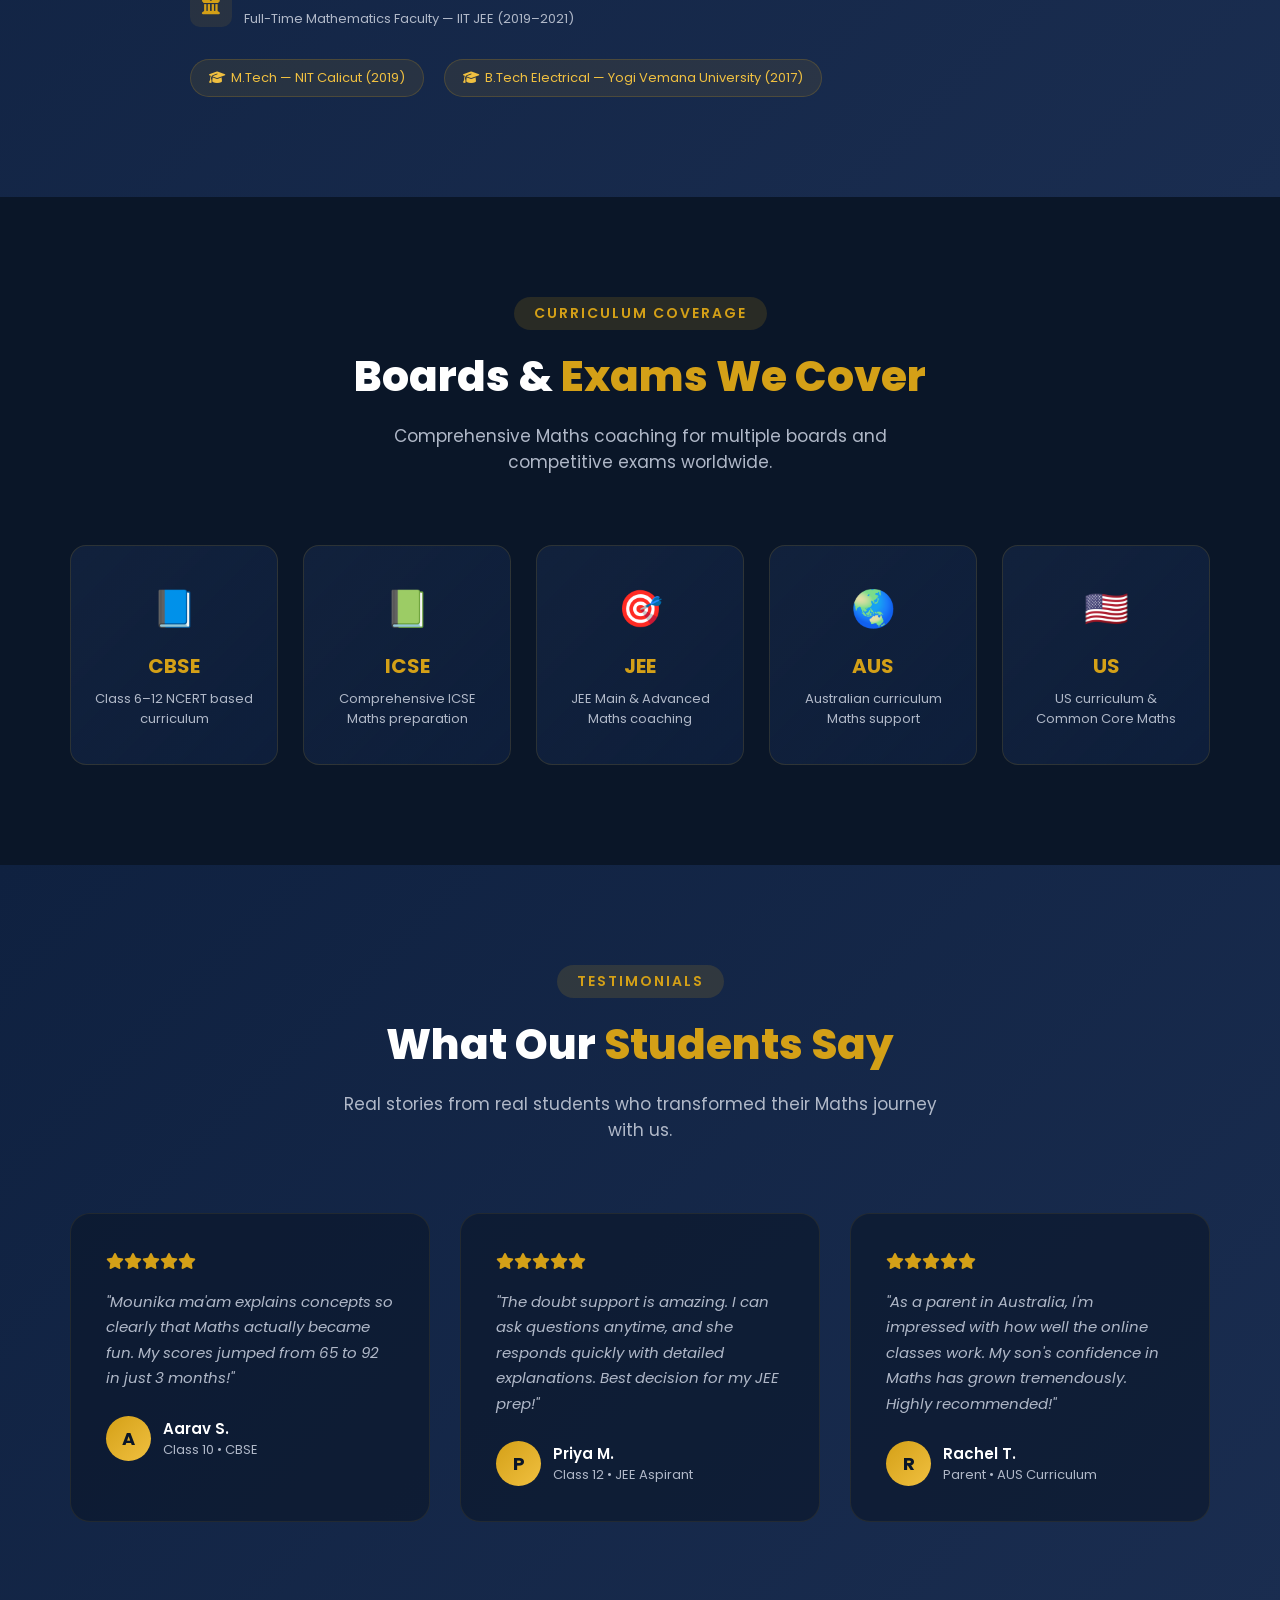
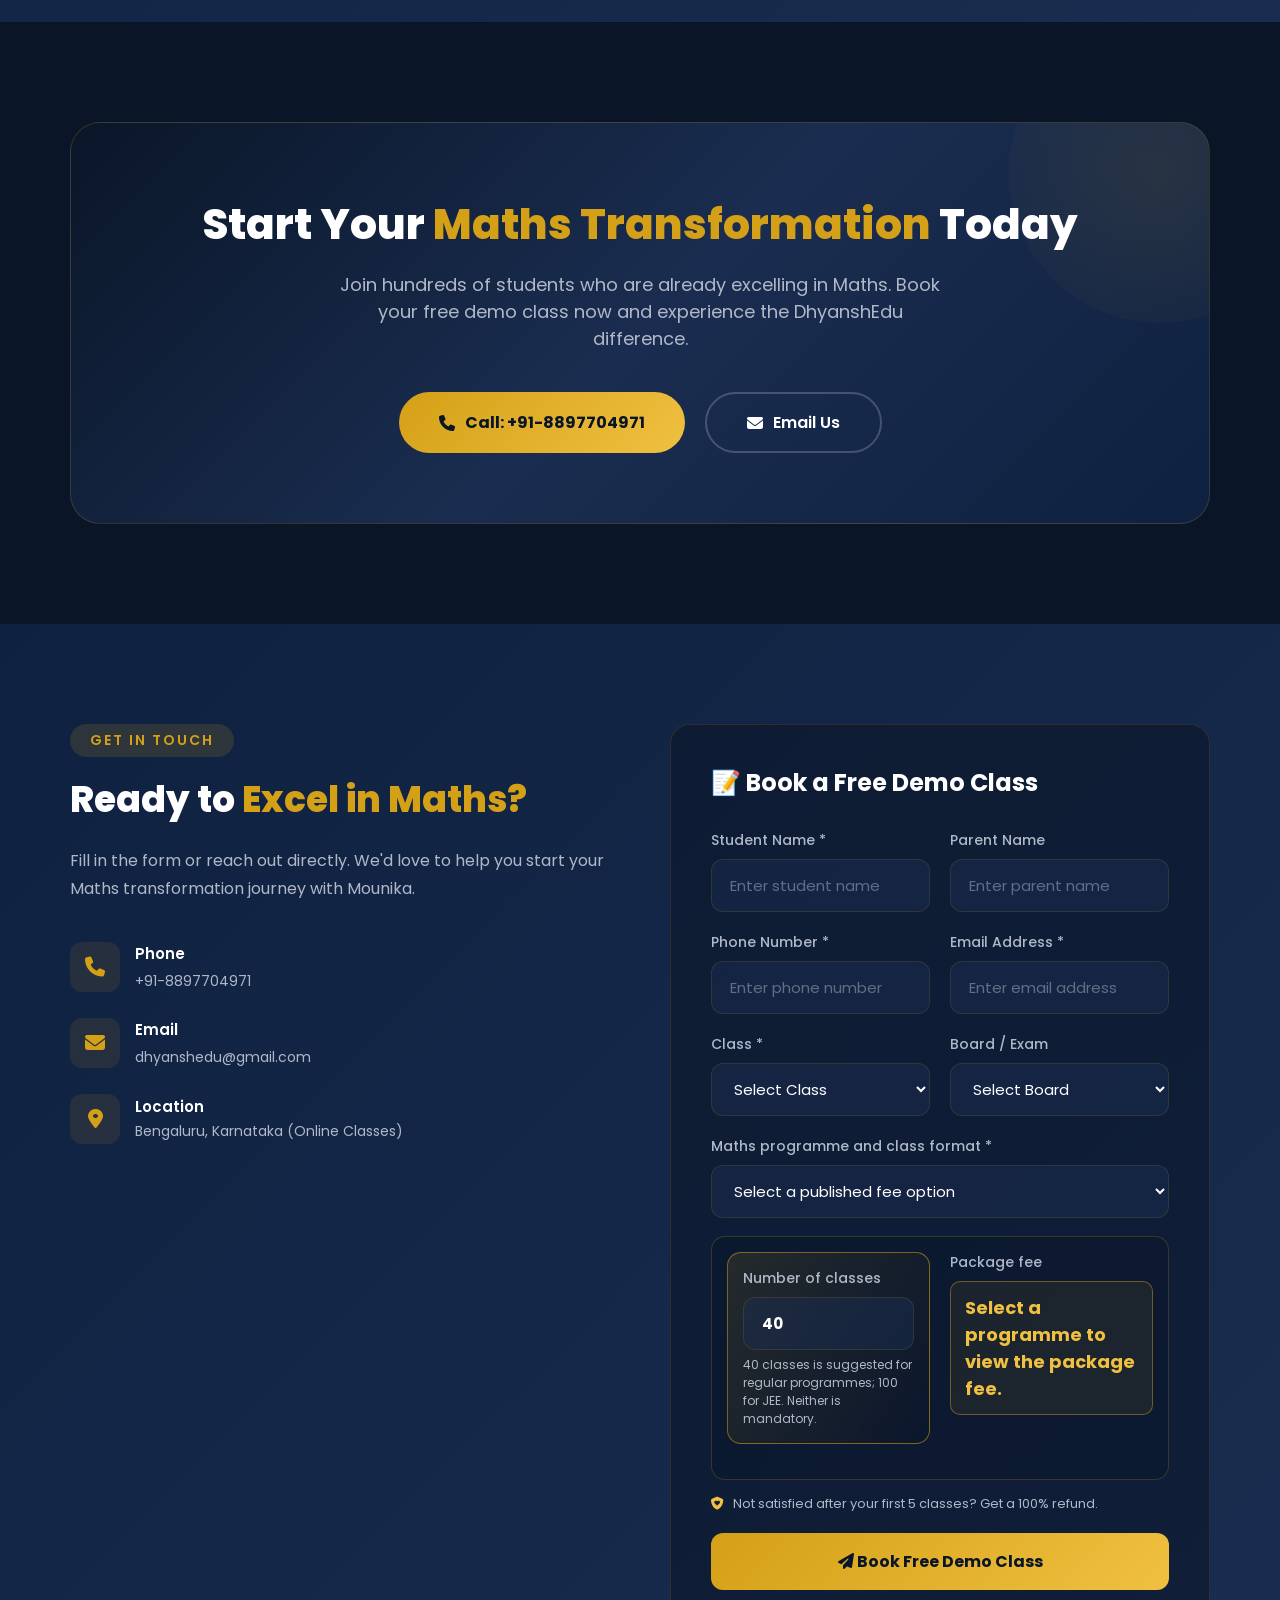
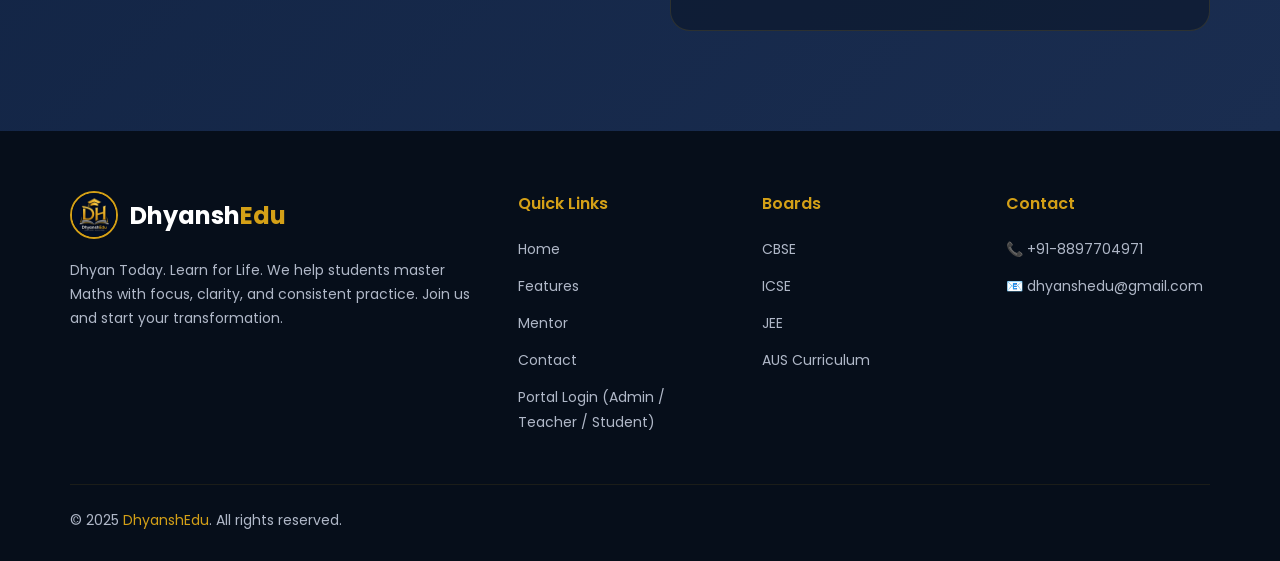
==== commit 5da72068: "Standardize fee section typography for readability" ====
--- a/index.html
+++ b/index.html
@@ -1197,6 +1197,32 @@
         }
         @media(max-width:360px){.hero-fee-heading{align-items:flex-start;flex-direction:column}.hero-fee-heading small{text-align:left}.hero-fee-option strong{font-size:15px}}
         .mentor-grid.mentor-details-only { grid-template-columns: minmax(0, 1fr); max-width: 900px; margin-inline: auto; }
+    
+        /* Professional fee-card typography and consistent hierarchy */
+        .course-card > p { font-size:13px; line-height:1.6; }
+        .course-programme-meta strong { font-size:15px; }
+        .course-programme-meta span:first-of-type { font-size:12px; line-height:1.5; }
+        .course-programme-meta span:last-of-type { font-size:11px; line-height:1.5; }
+        .course-format-option h4,
+        .course-format-option h4.small-group-label { font-size:13px; line-height:1.45; }
+        .course-fee-item h5 { font-size:14px; line-height:1.4; }
+        .course-format-price { font-size:24px; line-height:1.25; }
+        .course-format-usd { font-size:13px; line-height:1.45; }
+        .course-format-unit { font-size:12px; line-height:1.5; }
+        .course-format-per-class { font-size:12px; line-height:1.5; }
+        .course-enquire { font-size:12px; line-height:1.4; padding:10px 12px; }
+        .course-disclaimer { font-size:12px; line-height:1.65; }
+        @media(max-width:600px) {
+            .course-card { padding:20px; }
+            .course-format-option { padding:13px 11px; }
+            .course-format-price { font-size:22px; }
+            .course-format-usd { font-size:12px; }
+            .course-format-unit,
+            .course-format-per-class { font-size:11px; }
+        }
+        @media(max-width:360px) {
+            .course-format-price { font-size:20px; }
+        }
     </style>
 </head>
 <body>
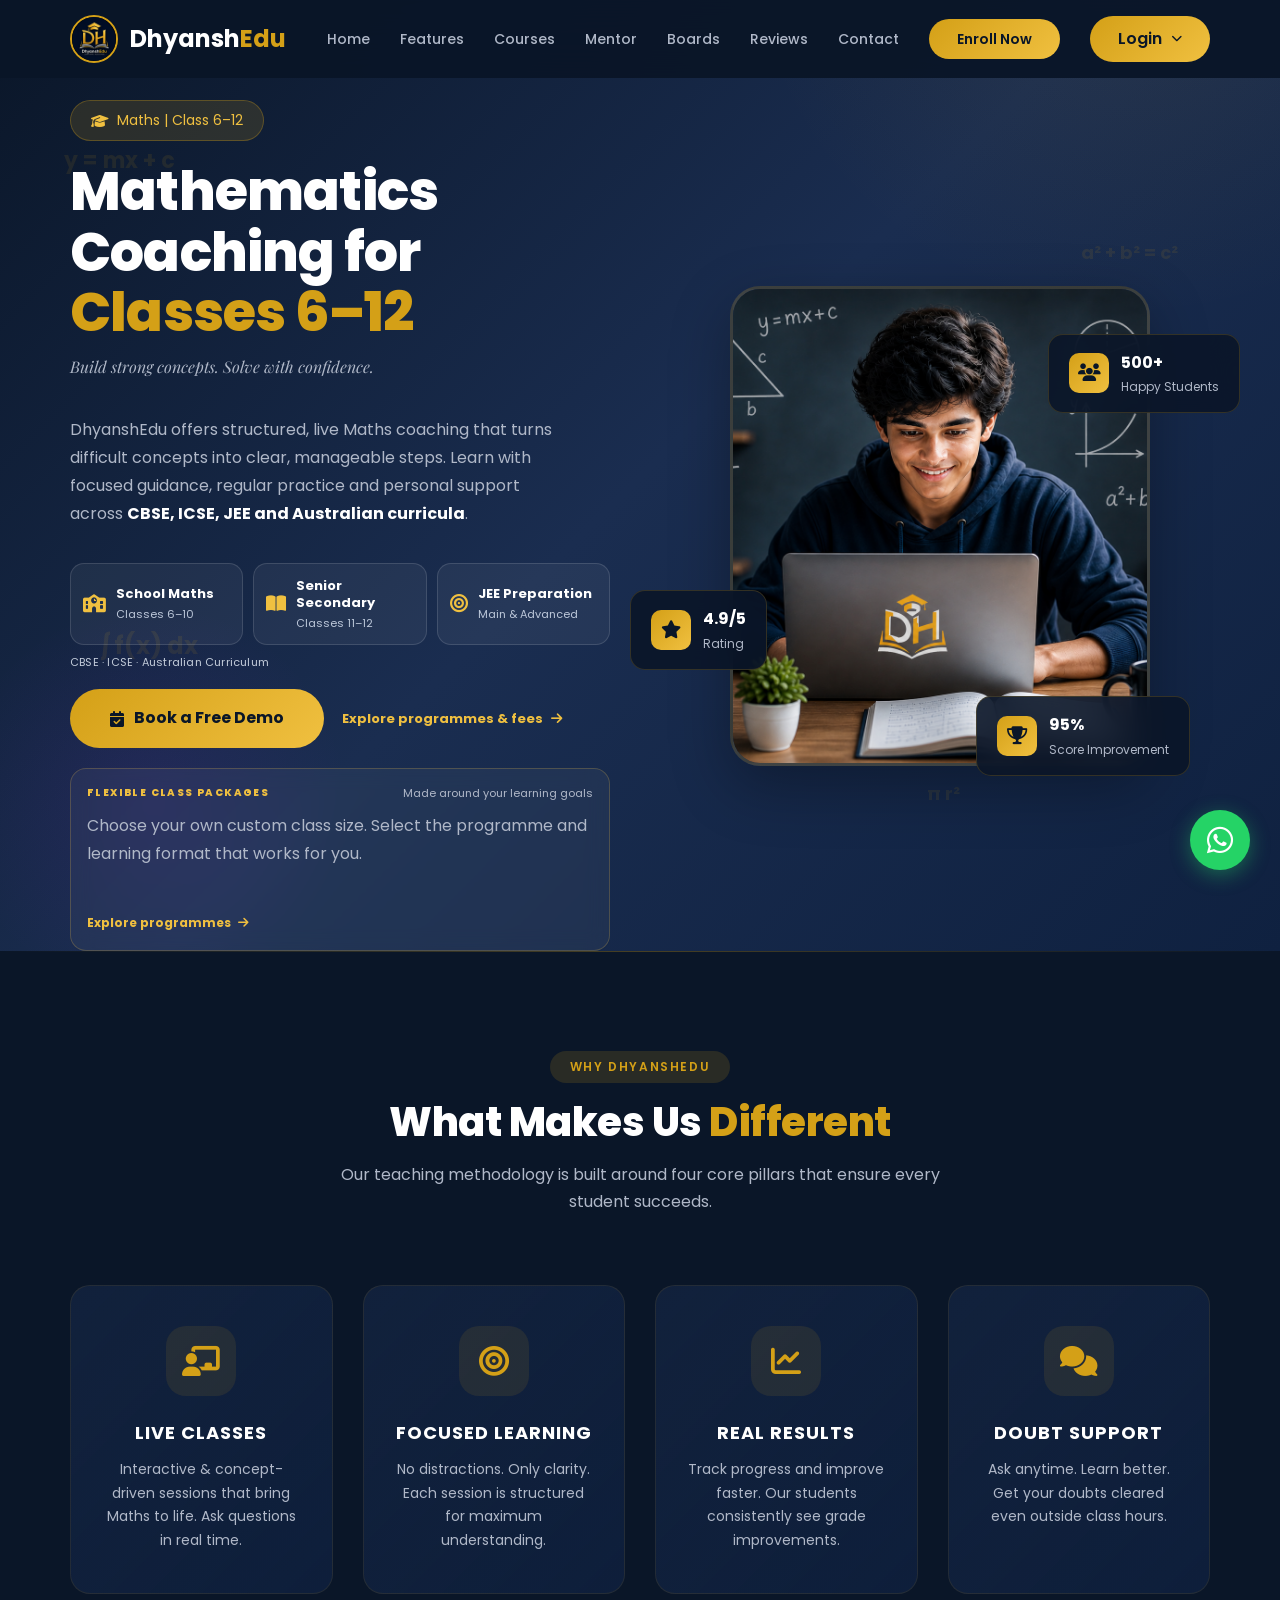
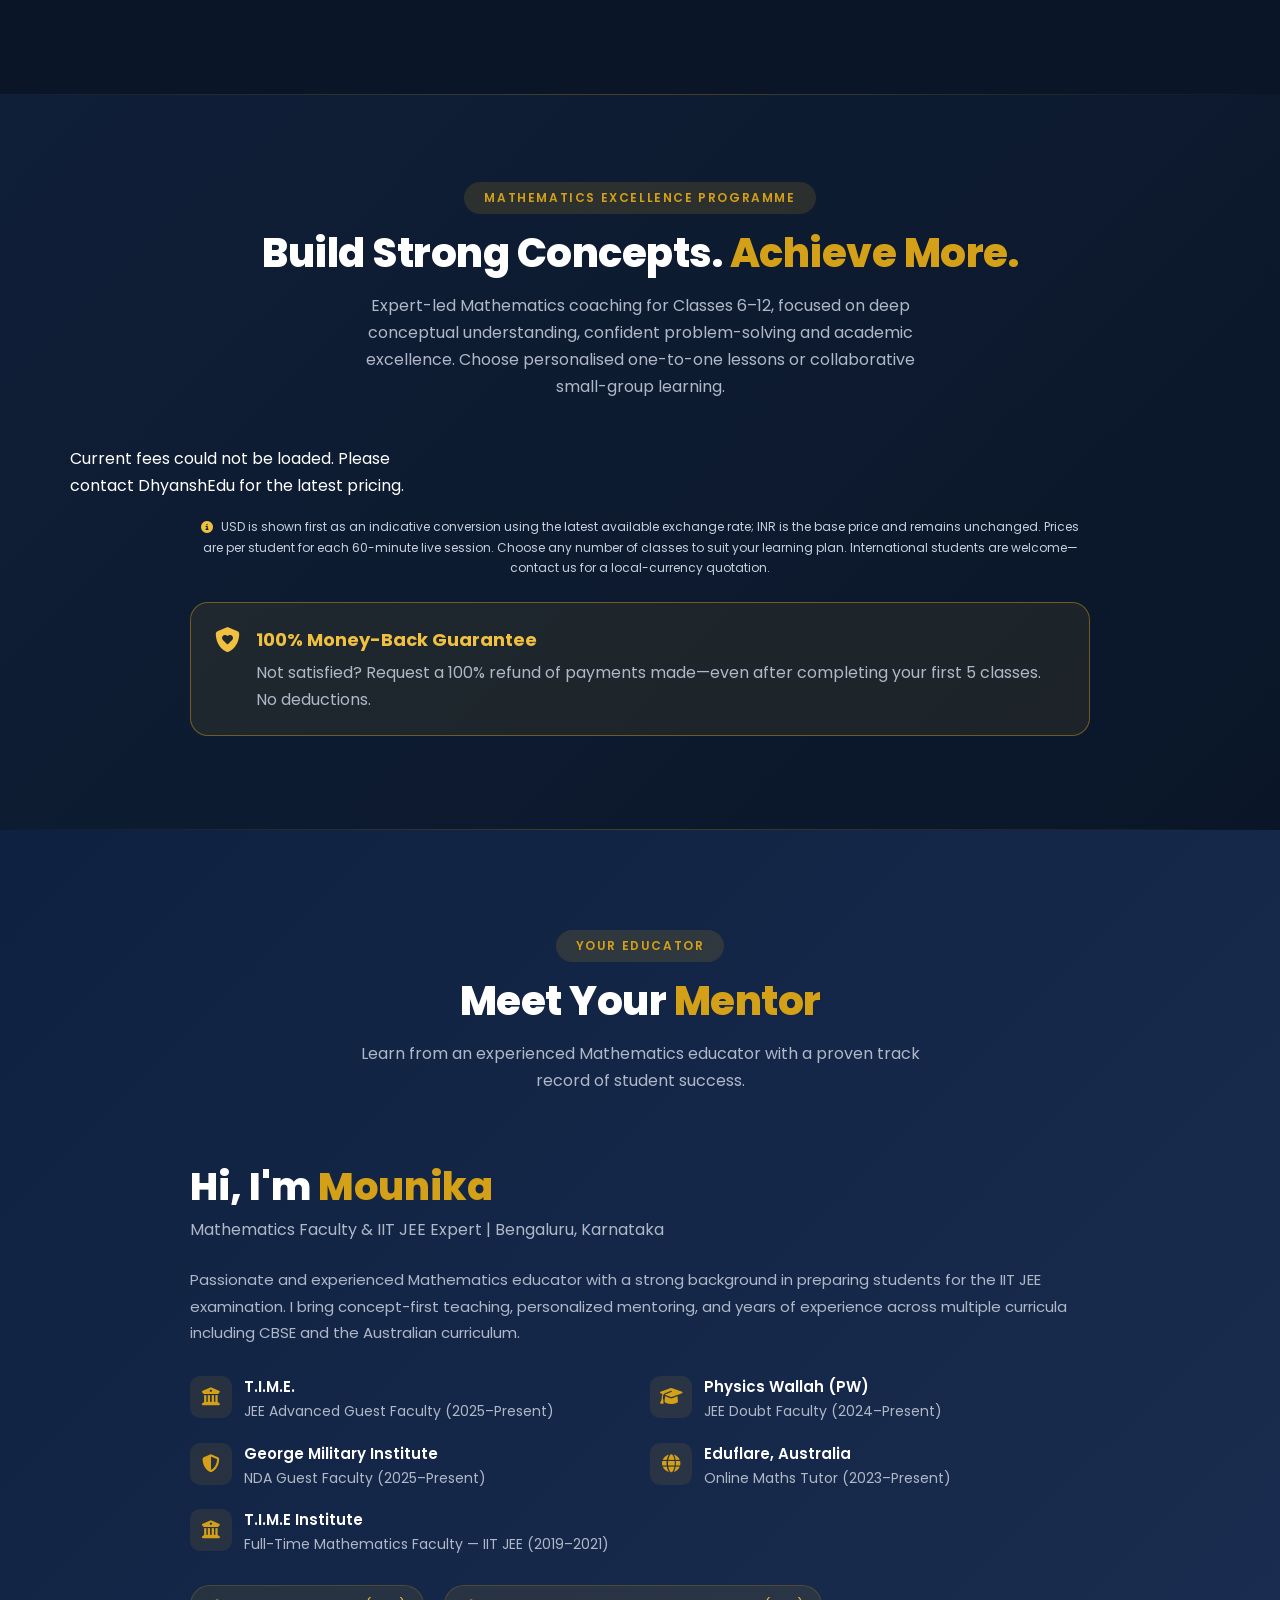
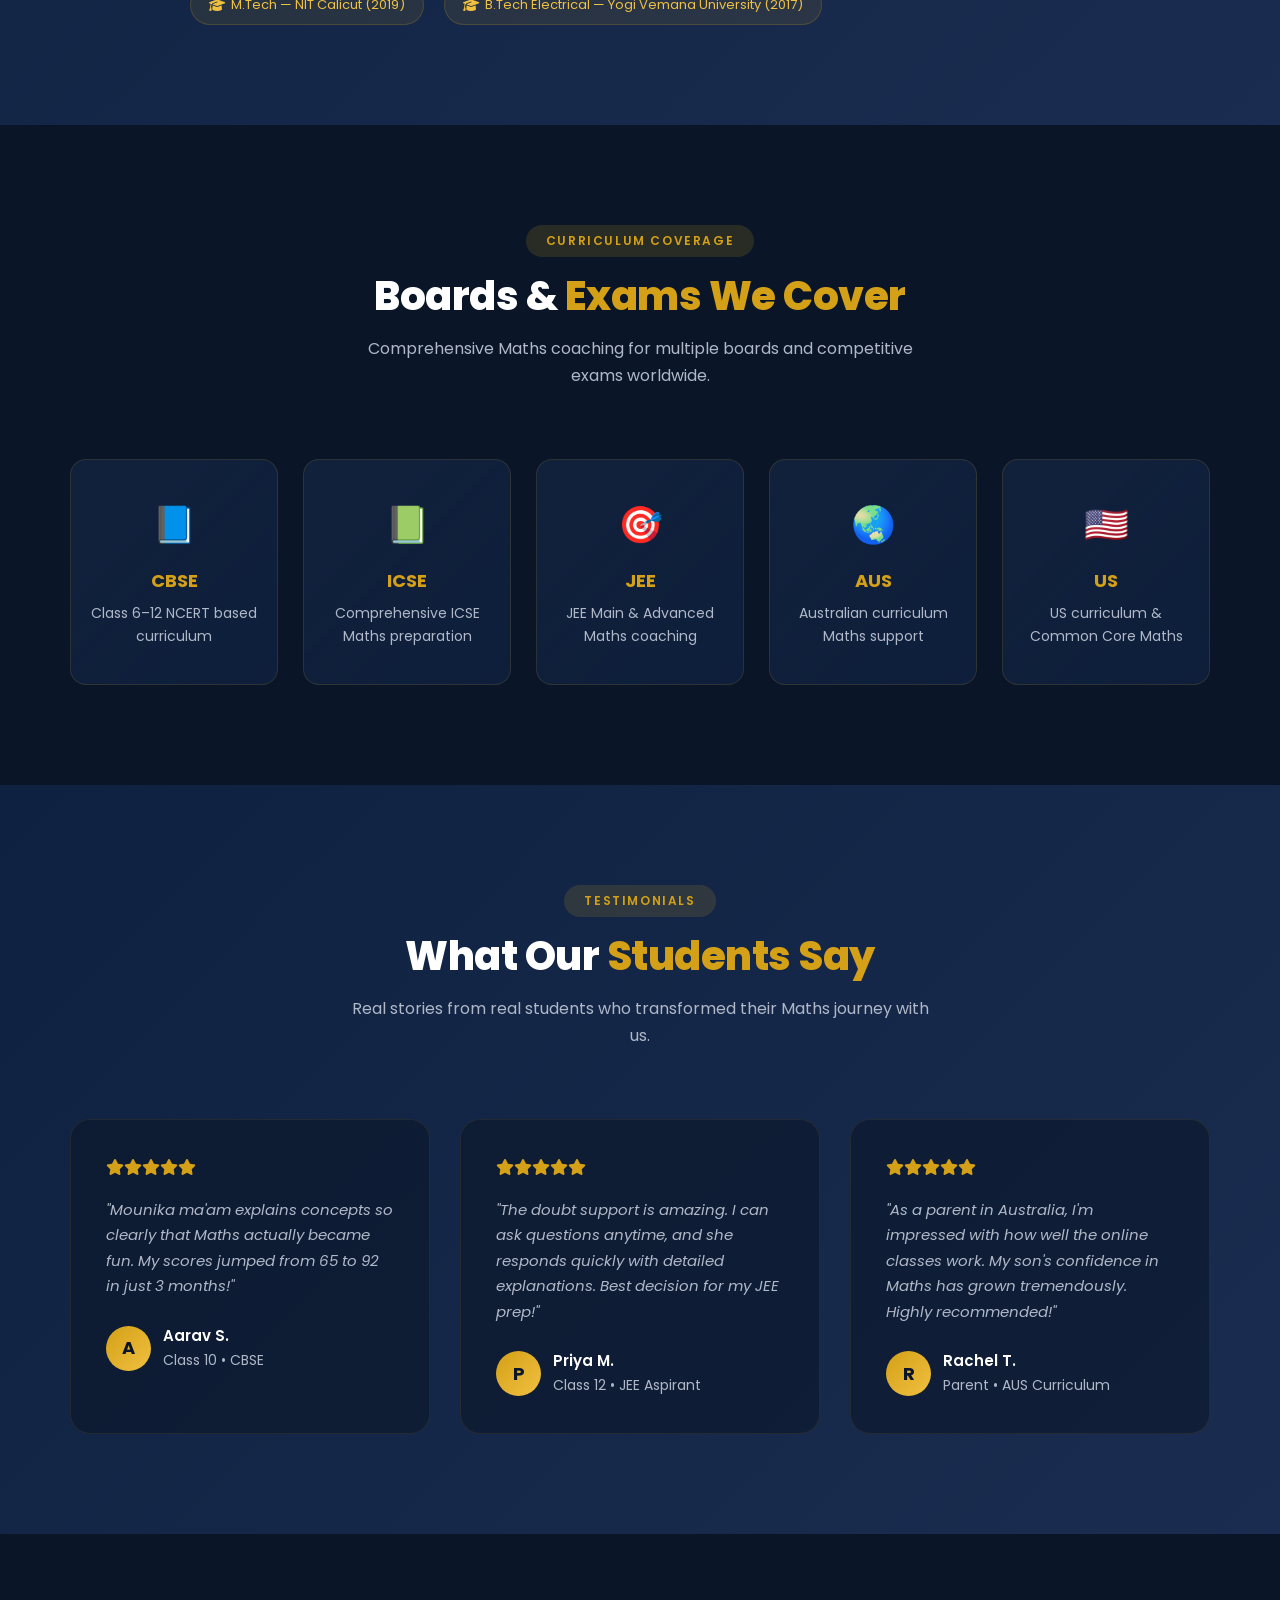
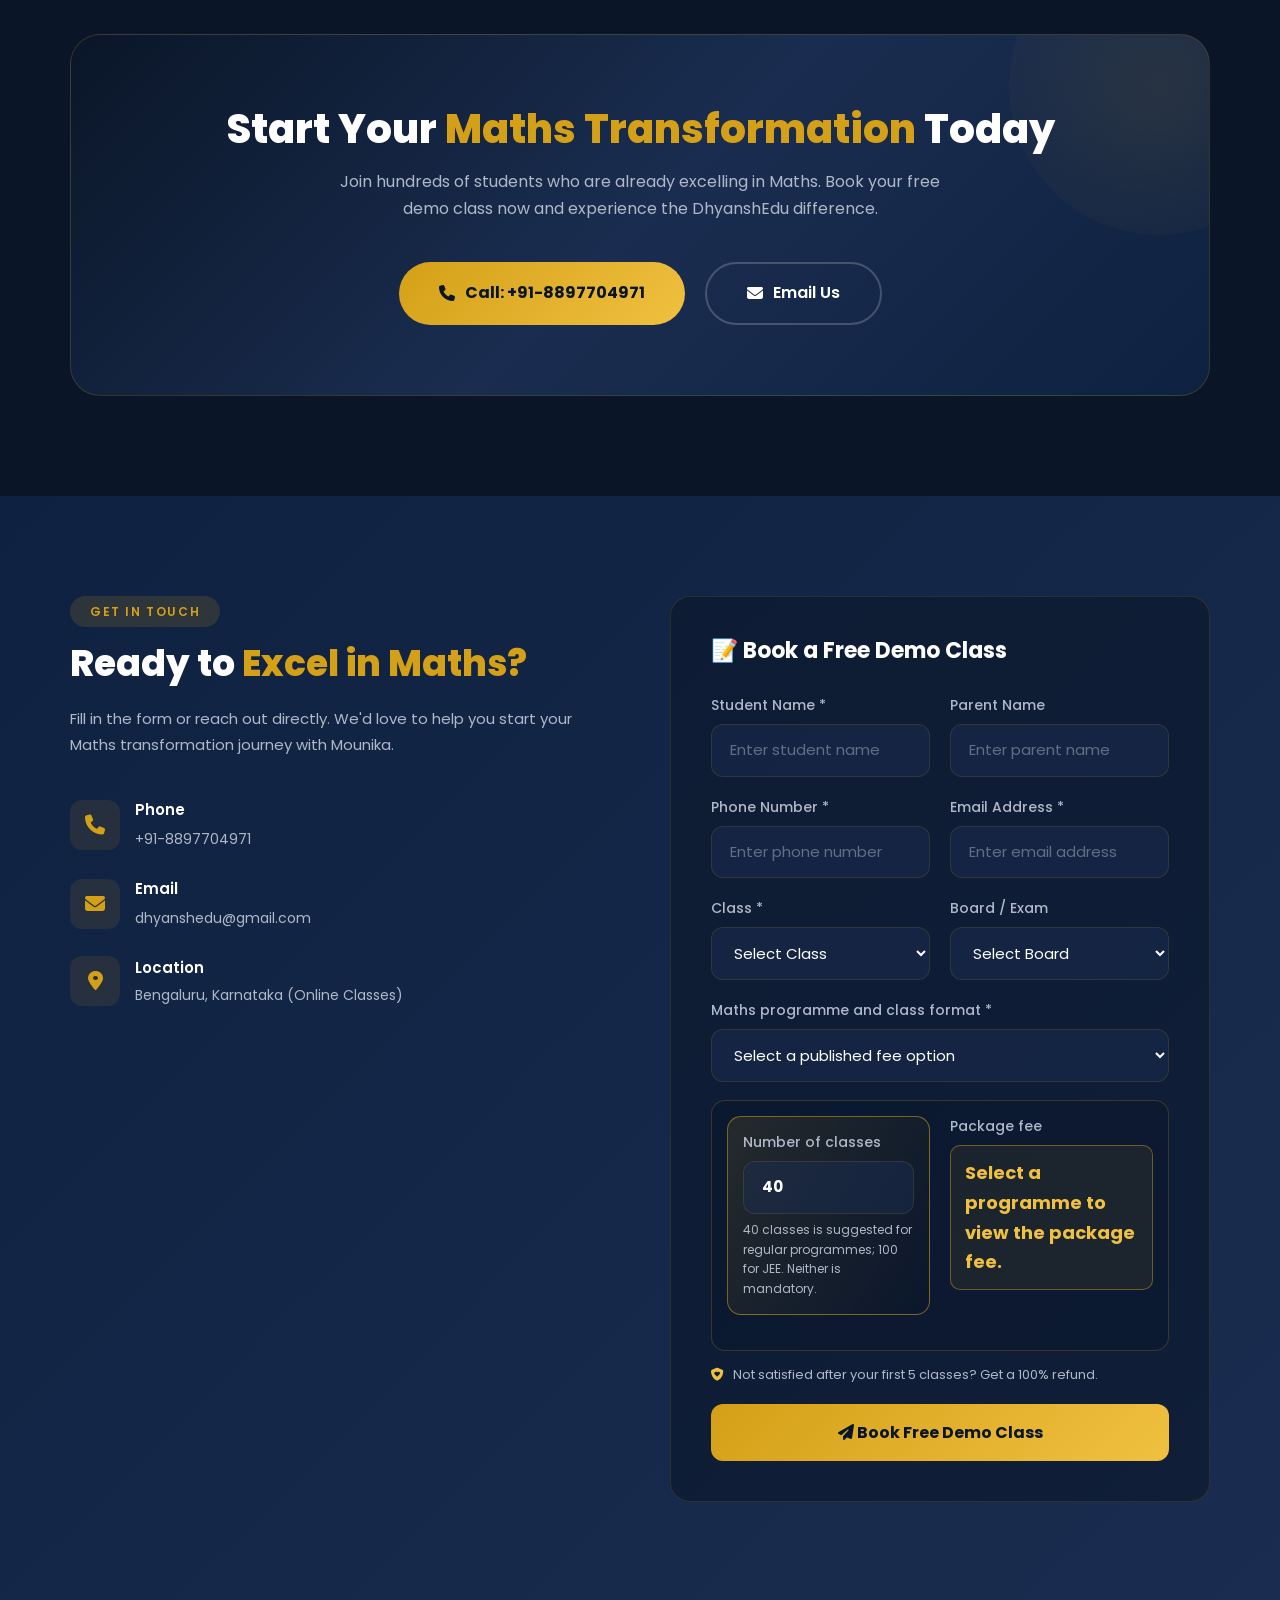
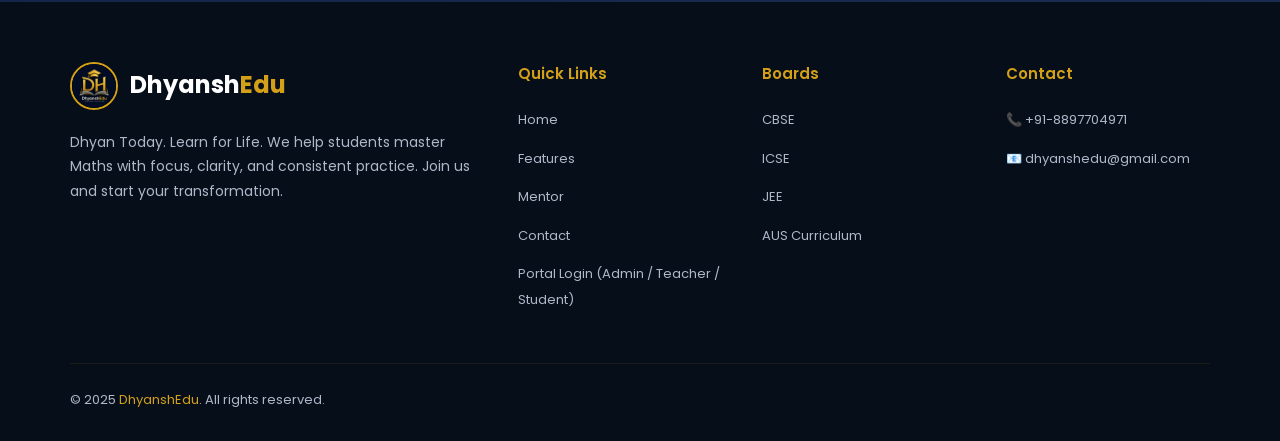
==== commit e2016236: "Apply consistent professional typography across public website" ====
--- a/index.html
+++ b/index.html
@@ -1222,6 +1222,79 @@
         }
         @media(max-width:360px) {
             .course-format-price { font-size:20px; }
+        }
+    
+        /* ===== SITE-WIDE TYPOGRAPHY & SPACING STANDARD ===== */
+        html { font-size:16px; -webkit-text-size-adjust:100%; }
+        body { font-size:16px; line-height:1.65; }
+        p { line-height:1.7; }
+        .nav-links a { font-size:14px; }
+        .section-label { font-size:12px; letter-spacing:1.6px; }
+        .section-header h2 { font-size:clamp(30px, 3.2vw, 40px); line-height:1.2; letter-spacing:-.5px; }
+        .section-header p { font-size:16px; line-height:1.7; }
+        .hero h1 { font-size:clamp(36px, 4.4vw, 54px); line-height:1.12; letter-spacing:-.8px; }
+        .hero p { font-size:16px; line-height:1.75; }
+        .feature-card h3, .board-card h3 { font-size:18px; line-height:1.35; }
+        .feature-card p, .board-card p { font-size:14px; line-height:1.7; }
+        .mentor-content h2 { font-size:clamp(30px, 3.2vw, 38px); line-height:1.2; }
+        .mentor-content .mentor-title { font-size:16px; line-height:1.55; }
+        .mentor-content > p { font-size:15px; line-height:1.75; }
+        .mentor-highlight-item h4 { font-size:15px; line-height:1.4; }
+        .mentor-highlight-item p { font-size:14px; line-height:1.6; }
+        .testimonial-card p, .testimonial-author p { font-size:14px; line-height:1.7; }
+        .cta-box h2 { font-size:clamp(28px, 3.2vw, 40px); line-height:1.2; }
+        .cta-box p { font-size:16px; line-height:1.7; }
+        .contact-info h2 { font-size:clamp(28px, 3vw, 36px); line-height:1.2; }
+        .contact-info > p { font-size:15px; line-height:1.75; }
+        .contact-item div h4 { font-size:15px; }
+        .contact-item div p, .contact-item div a { font-size:14px; line-height:1.6; }
+        .contact-form h3 { font-size:22px; line-height:1.3; }
+        .form-group label { font-size:14px; line-height:1.5; }
+        .form-group input, .form-group select, .form-group textarea { font-size:15px; line-height:1.5; }
+        .footer-about p { font-size:14px; line-height:1.75; }
+        .footer h4 { font-size:15px; }
+        .footer a, .footer-bottom p { font-size:13px; line-height:1.7; }
+        .btn, button, .course-enquire { font-size:14px; }
+        .course-level { font-size:11px; }
+        .course-card h3 { font-size:20px; line-height:1.35; }
+        .course-card > p { font-size:14px; line-height:1.7; }
+        .course-card ul { font-size:13px; line-height:1.65; }
+        .course-programme-meta strong { font-size:15px; }
+        .course-programme-meta span:first-of-type { font-size:12px; line-height:1.55; }
+        .course-programme-meta span:last-of-type { font-size:11px; line-height:1.5; }
+        .course-format-option h4, .course-format-option h4.small-group-label { font-size:13px; line-height:1.45; }
+        .course-fee-item h5 { font-size:14px; line-height:1.4; }
+        .course-format-price { font-size:24px; line-height:1.25; }
+        .course-format-usd { font-size:13px; line-height:1.45; }
+        .course-format-unit, .course-format-per-class { font-size:12px; line-height:1.5; }
+        .course-enquire { font-size:13px; line-height:1.4; padding:10px 12px; }
+        .course-disclaimer { font-size:12px; line-height:1.7; }
+        .hero-programme-card strong { font-size:13px; }
+        .hero-programme-card small, .hero-fee-option small { font-size:11px; line-height:1.5; }
+        .hero-fee-option h3 { font-size:13px; }
+        .hero-fee-option .hero-fee-empty { font-size:13px; }
+        @media(max-width:768px) {
+            body { font-size:15px; }
+            .section-header h2 { font-size:clamp(28px, 6vw, 34px); }
+            .section-header p { font-size:15px; }
+            .hero h1 { font-size:clamp(32px, 7vw, 40px); }
+            .hero p { font-size:15px; }
+            .mentor-content > p { font-size:15px; }
+            .cta-box p { font-size:15px; }
+            .course-card h3 { font-size:19px; }
+        }
+        @media(max-width:480px) {
+            .section-label { font-size:11px; }
+            .section-header h2 { font-size:29px; }
+            .section-header p { font-size:14px; }
+            .hero h1 { font-size:31px; }
+            .hero p { font-size:14px; line-height:1.7; }
+            .feature-card p, .board-card p { font-size:14px; }
+            .course-card > p { font-size:13px; }
+            .course-format-price { font-size:22px; }
+            .course-format-usd { font-size:12px; }
+            .course-format-unit, .course-format-per-class { font-size:11px; }
+            .footer a, .footer-bottom p { font-size:12px; }
         }
     </style>
 </head>
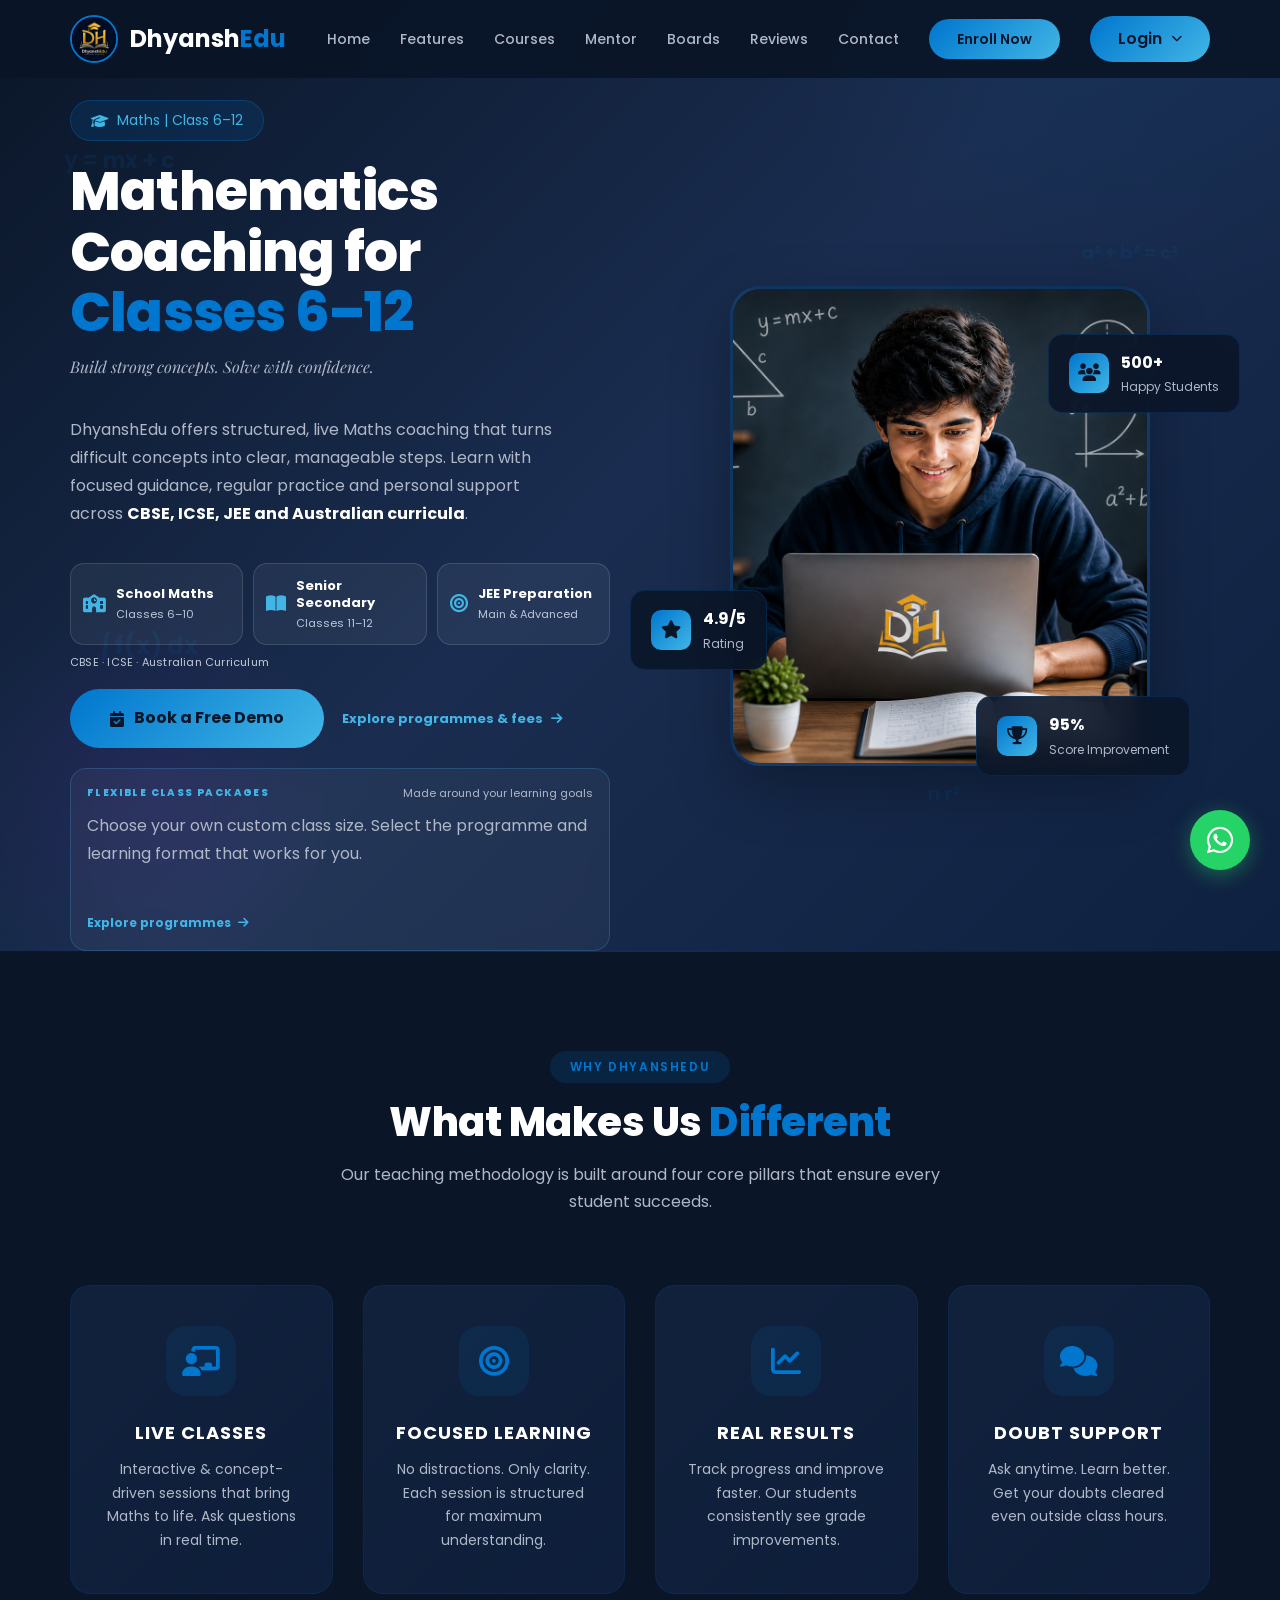
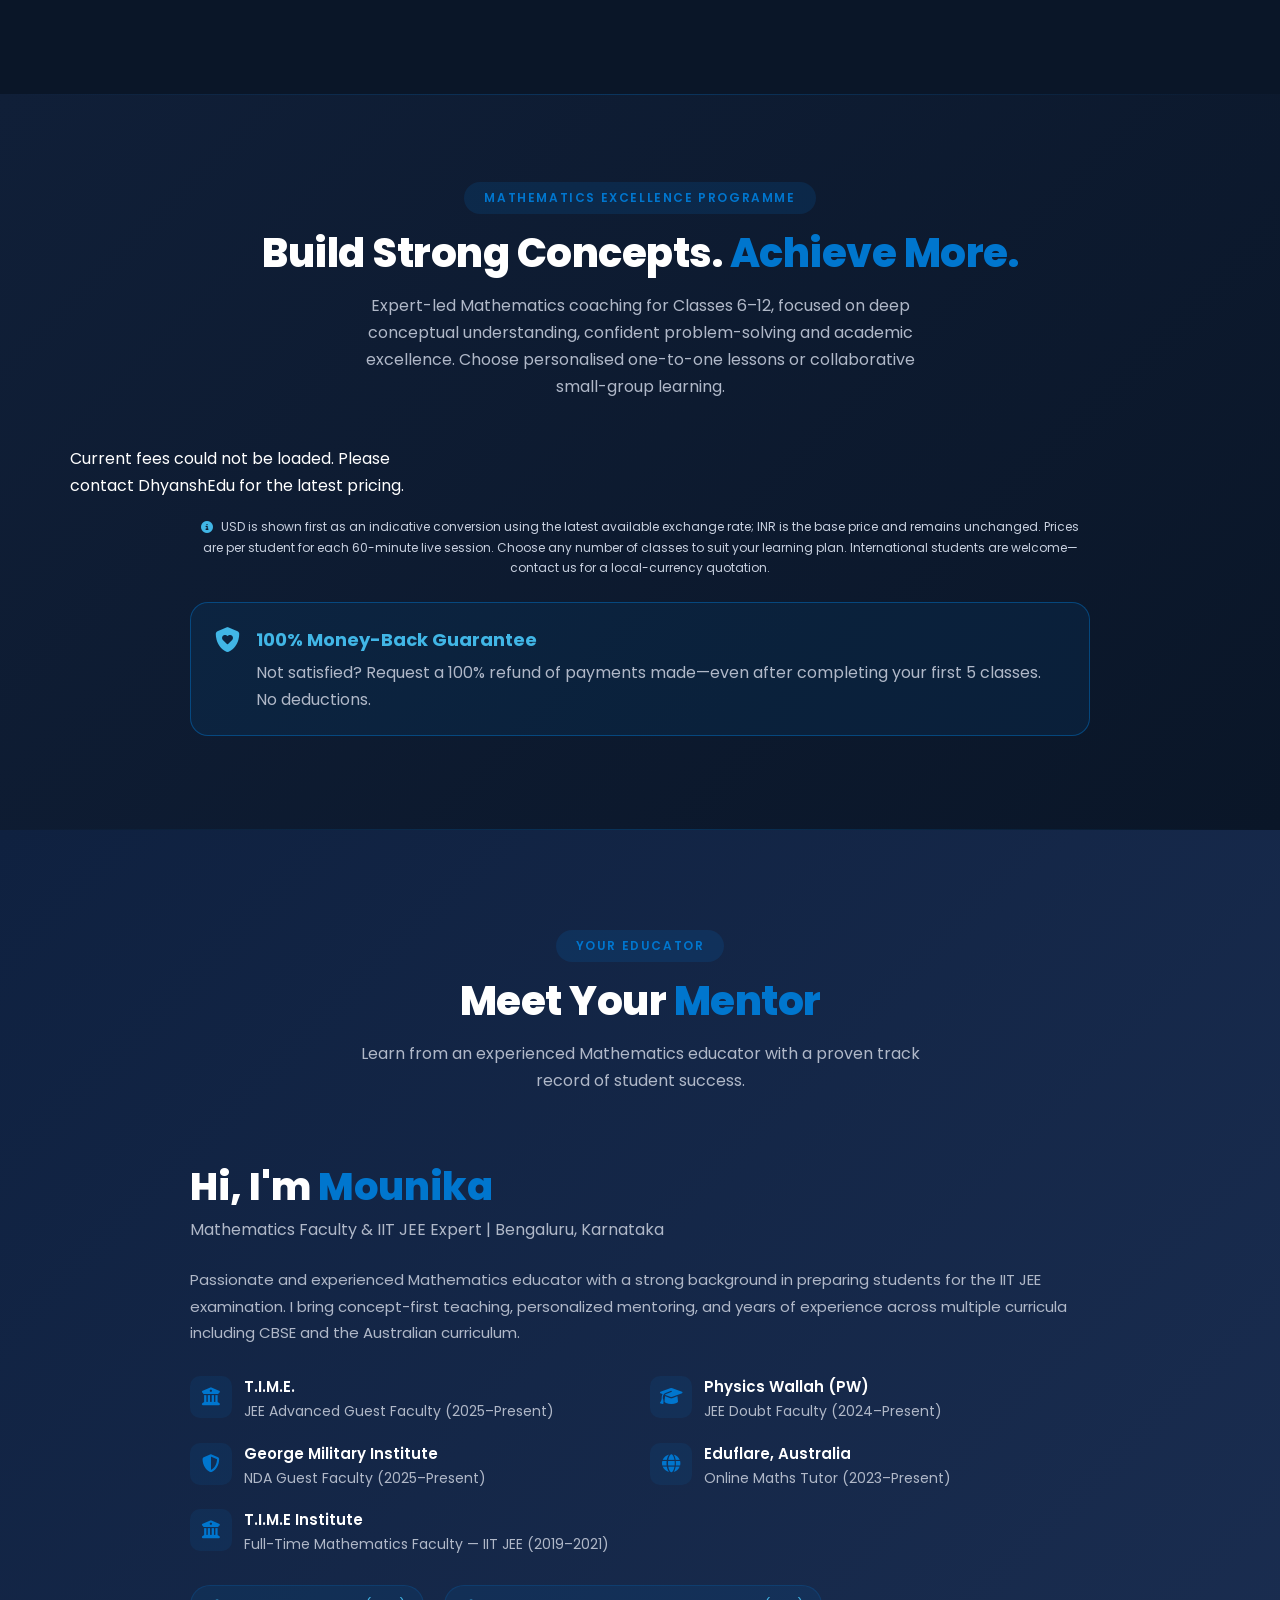
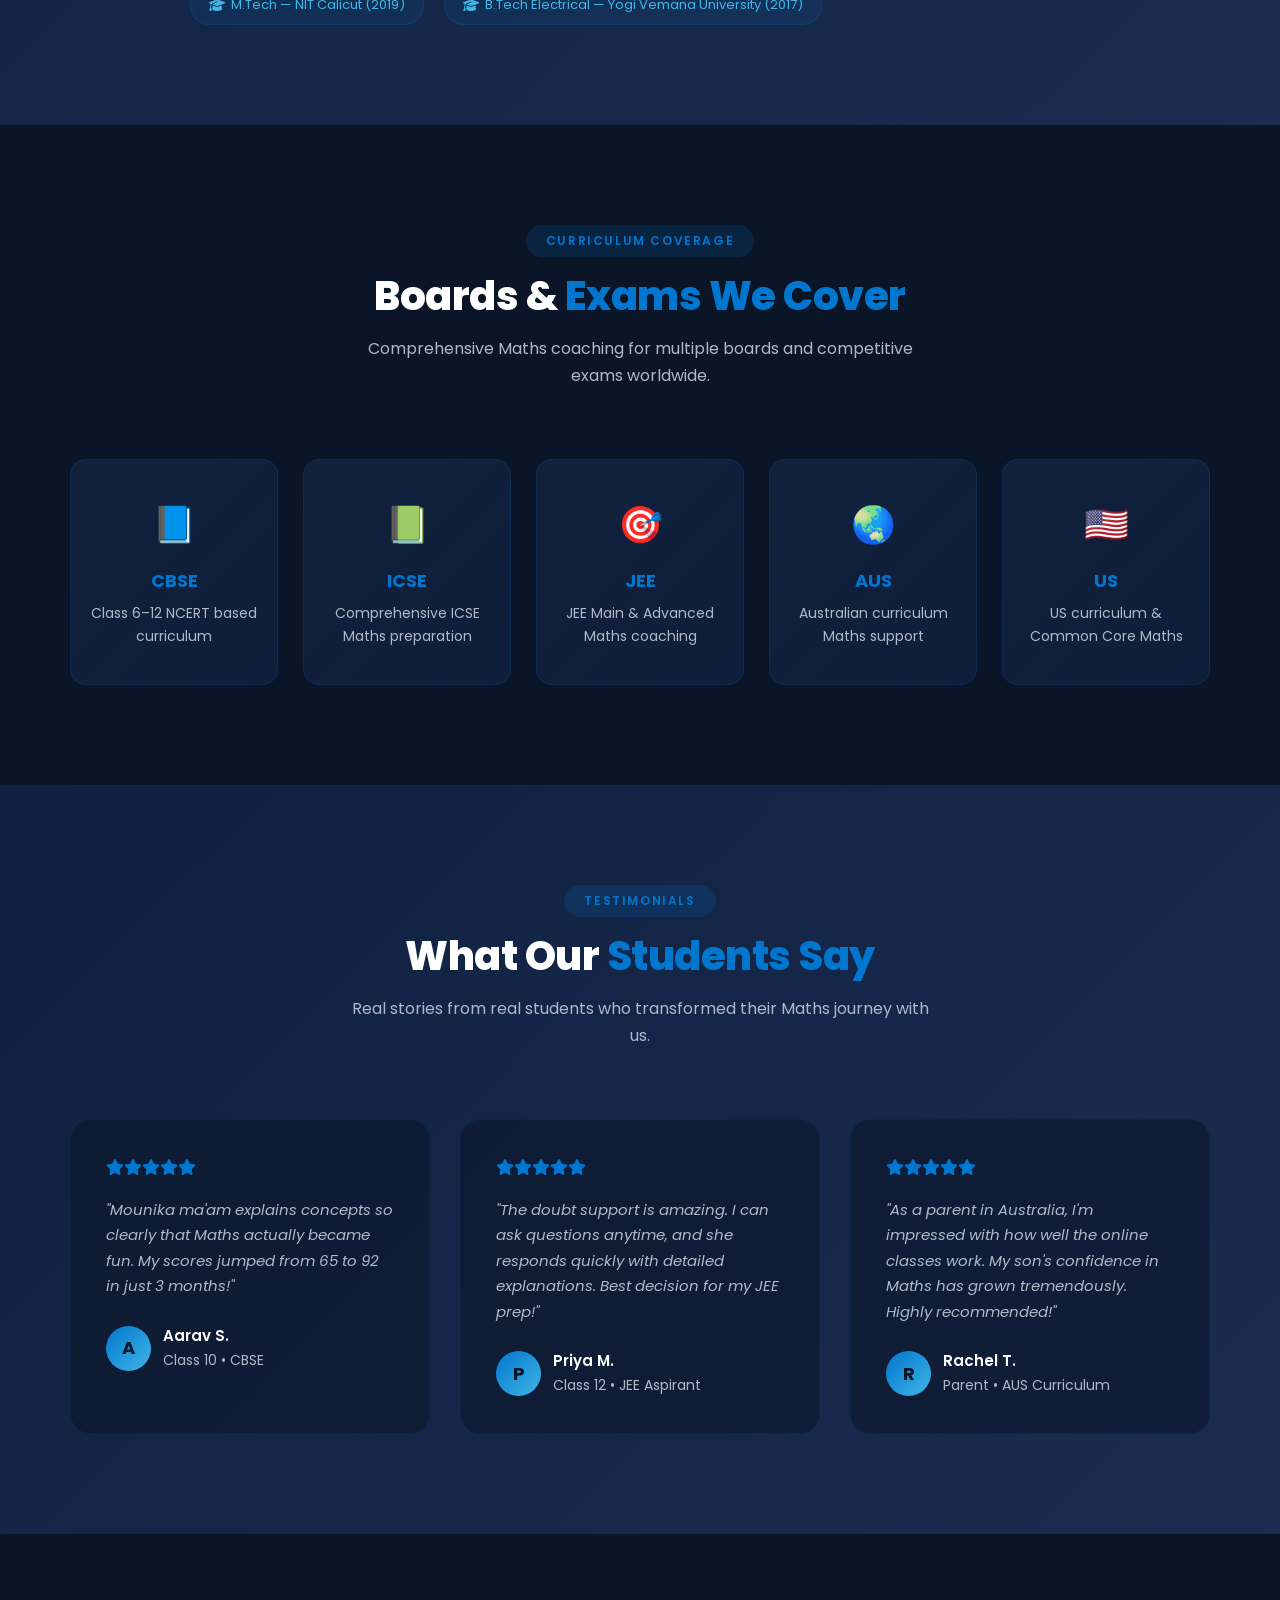
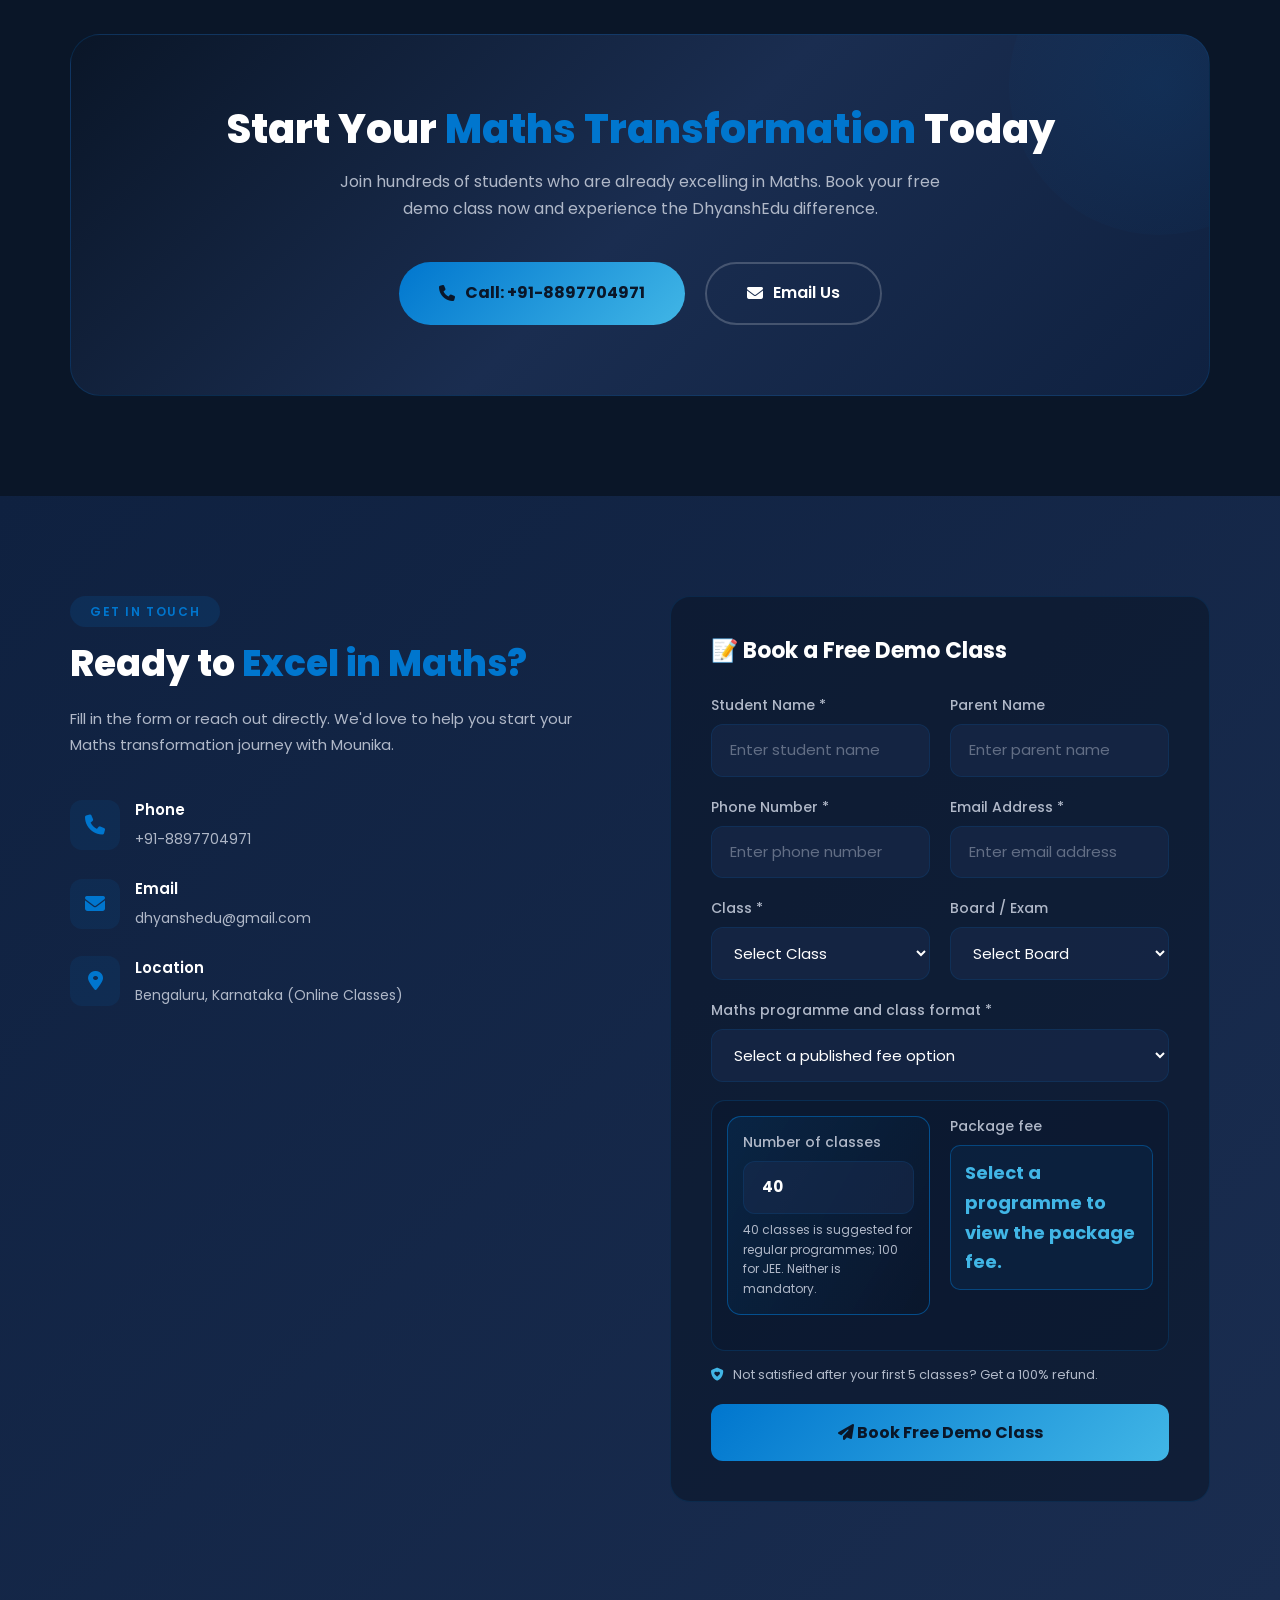
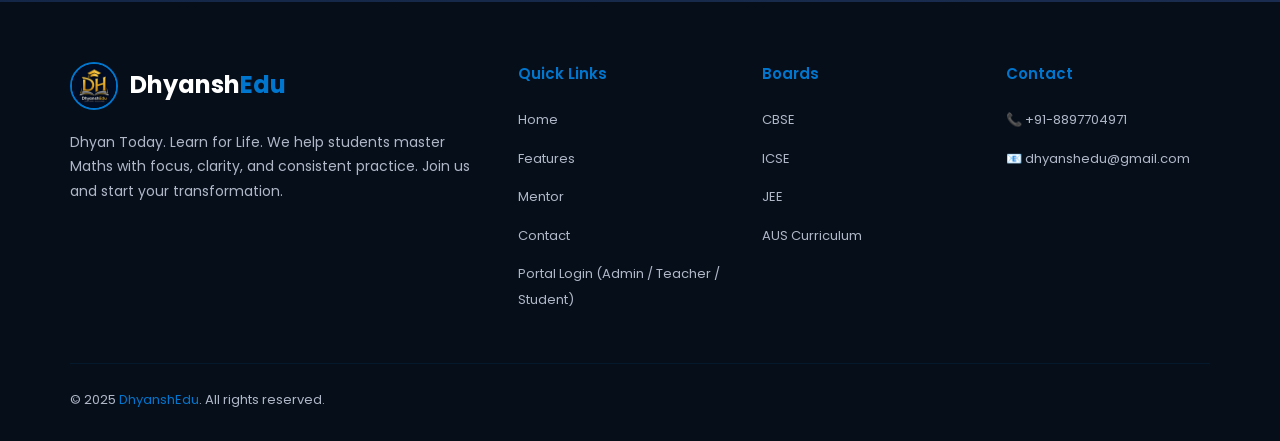
==== commit 96fa92fe: "Preview Dell-inspired blue colour theme across public website" ====
--- a/index.html
+++ b/index.html
@@ -16,15 +16,15 @@
         :root {
             --primary-dark: #0a1628;
             --primary-blue: #0f2140;
-            --accent-gold: #d4a017;
-            --accent-gold-light: #f0c040;
+            --accent-gold: #0076CE;
+            --accent-gold-light: #41B6E6;
             --white: #ffffff;
             --light-gray: #f5f5f5;
             --text-gray: #b0b8c8;
             --gradient-dark: linear-gradient(135deg, #0a1628 0%, #1a2d50 50%, #0f2140 100%);
-            --gradient-gold: linear-gradient(135deg, #d4a017, #f0c040);
+            --gradient-gold: linear-gradient(135deg, #0076CE, #41B6E6);
             --shadow-lg: 0 20px 60px rgba(0, 0, 0, 0.3);
-            --shadow-gold: 0 5px 30px rgba(212, 160, 23, 0.3);
+            --shadow-gold: 0 5px 30px rgba(0,118,206, 0.3);
         }
         * {
             margin: 0;
@@ -155,7 +155,7 @@
             right: 0;
             min-width: 205px;
             padding: 9px;
-            border: 1px solid rgba(212,160,23,0.28);
+            border: 1px solid rgba(0,118,206,0.28);
             border-radius: 14px;
             background: #101f38;
             box-shadow: var(--shadow-lg);
@@ -169,7 +169,7 @@
             text-decoration: none;
             font-size: 14px;
         }
-        .login-options a:hover { background: rgba(212,160,23,0.14); color: var(--accent-gold-light) !important; }
+        .login-options a:hover { background: rgba(0,118,206,0.14); color: var(--accent-gold-light) !important; }
         .login-options a::after { display: none !important; }
         .login-options p {
             padding: 9px 13px 5px;
@@ -204,21 +204,21 @@
         .course-format-usd { font-size:13px; }
         .course-format-unit { min-height:0; margin:5px 0 4px; font-size:11px; }
         .course-format-per-class { display:block; color:var(--text-gray); font-size:10px; margin:0 0 12px; }
-        .custom-class-selection { padding:15px; margin:14px 0; border:1px solid rgba(212,160,23,.22); border-radius:14px; background:rgba(7,17,32,.22); }
+        .custom-class-selection { padding:15px; margin:14px 0; border:1px solid rgba(0,118,206,.22); border-radius:14px; background:rgba(7,17,32,.22); }
         .custom-class-quote { min-height:52px; font-size:18px; }
         .refund-form-note { font-size:12px; margin:2px 0 14px; }
-        .course-guarantee { display:flex; gap:16px; align-items:flex-start; max-width:900px; margin:24px auto 0; padding:22px 24px; border:1px solid rgba(212,160,23,.45); border-radius:18px; background:rgba(212,160,23,.09); color:var(--white); }
+        .course-guarantee { display:flex; gap:16px; align-items:flex-start; max-width:900px; margin:24px auto 0; padding:22px 24px; border:1px solid rgba(0,118,206,.45); border-radius:18px; background:rgba(0,118,206,.09); color:var(--white); }
         .course-guarantee > i { color:var(--accent-gold-light); font-size:25px; margin-top:3px; }
         .course-guarantee strong { display:block; color:var(--accent-gold-light); font-size:18px; margin-bottom:5px; }
         .course-guarantee p { color:var(--text-gray); line-height:1.65; margin:0; }
-        .custom-package-highlight { padding:15px; border:1px solid rgba(212,160,23,.55); border-radius:14px; background:linear-gradient(120deg,rgba(212,160,23,.13),rgba(7,17,32,.28)); }
+        .custom-package-highlight { padding:15px; border:1px solid rgba(0,118,206,.55); border-radius:14px; background:linear-gradient(120deg,rgba(0,118,206,.13),rgba(7,17,32,.28)); }
         .custom-package-highlight label { color:var(--accent-gold-light); font-weight:800; font-size:15px; }
-        .custom-package-highlight input { border-color:rgba(212,160,23,.6); font-size:20px; font-weight:700; }
+        .custom-package-highlight input { border-color:rgba(0,118,206,.6); font-size:20px; font-weight:700; }
         .course-programme-meta strong { color:var(--accent-gold-light); font-size:15px; }
         .course-programme-meta span { font-size:12px; }
         .custom-class-selection { margin-top:16px; }
         .custom-class-selection small { display:block; color:var(--text-gray); font-size:12px; margin-top:6px; }
-        .custom-class-quote { min-height:48px; display:flex; align-items:center; padding:12px 14px; border:1px solid rgba(212,160,23,.45); border-radius:10px; background:rgba(212,160,23,.08); color:var(--accent-gold-light); font-weight:700; }
+        .custom-class-quote { min-height:48px; display:flex; align-items:center; padding:12px 14px; border:1px solid rgba(0,118,206,.45); border-radius:10px; background:rgba(0,118,206,.08); color:var(--accent-gold-light); font-weight:700; }
         .refund-form-note { margin:4px 0 18px; color:var(--text-gray); font-size:13px; line-height:1.6; }
         .refund-form-note i { color:var(--accent-gold-light); margin-right:6px; }
 
@@ -239,7 +239,7 @@
             right: -20%;
             width: 800px;
             height: 800px;
-            background: radial-gradient(circle, rgba(212,160,23,0.08) 0%, transparent 70%);
+            background: radial-gradient(circle, rgba(0,118,206,0.08) 0%, transparent 70%);
             border-radius: 50%;
         }
         .hero::after {
@@ -256,7 +256,7 @@
         .math-float {
             position: absolute;
             font-size: 20px;
-            color: rgba(212,160,23,0.1);
+            color: rgba(0,118,206,0.1);
             font-weight: 700;
             pointer-events: none;
             animation: floatMath 6s ease-in-out infinite;
@@ -285,8 +285,8 @@
             display: inline-flex;
             align-items: center;
             gap: 8px;
-            background: rgba(212,160,23,0.15);
-            border: 1px solid rgba(212,160,23,0.3);
+            background: rgba(0,118,206,0.15);
+            border: 1px solid rgba(0,118,206,0.3);
             padding: 8px 20px;
             border-radius: 50px;
             font-size: 14px;
@@ -384,7 +384,7 @@
             overflow: hidden;
             background: linear-gradient(135deg, #1a2d50, #0f2140);
             box-shadow: var(--shadow-lg);
-            border: 3px solid rgba(212,160,23,0.2);
+            border: 3px solid rgba(0,118,206,0.2);
             display: flex;
             align-items: center;
             justify-content: center;
@@ -419,7 +419,7 @@
             backdrop-filter: blur(15px);
             padding: 15px 20px;
             border-radius: 15px;
-            border: 1px solid rgba(212,160,23,0.2);
+            border: 1px solid rgba(0,118,206,0.2);
             display: flex;
             align-items: center;
             gap: 12px;
@@ -470,7 +470,7 @@
         }
         .section-label {
             display: inline-block;
-            background: rgba(212,160,23,0.15);
+            background: rgba(0,118,206,0.15);
             color: var(--accent-gold);
             padding: 6px 20px;
             border-radius: 50px;
@@ -505,7 +505,7 @@
             left: 0;
             right: 0;
             height: 1px;
-            background: linear-gradient(90deg, transparent, rgba(212,160,23,0.3), transparent);
+            background: linear-gradient(90deg, transparent, rgba(0,118,206,0.3), transparent);
         }
         .features-grid {
             display: grid;
@@ -514,7 +514,7 @@
         }
         .feature-card {
             background: linear-gradient(135deg, rgba(26,45,80,0.5), rgba(15,33,64,0.8));
-            border: 1px solid rgba(212,160,23,0.1);
+            border: 1px solid rgba(0,118,206,0.1);
             border-radius: 20px;
             padding: 40px 30px;
             text-align: center;
@@ -533,7 +533,7 @@
         }
         .feature-card:hover {
             transform: translateY(-10px);
-            border-color: rgba(212,160,23,0.3);
+            border-color: rgba(0,118,206,0.3);
             box-shadow: 0 20px 40px rgba(0,0,0,0.3);
         }
         .feature-card:hover::before { transform: scaleX(1); }
@@ -541,7 +541,7 @@
             width: 70px;
             height: 70px;
             margin: 0 auto 25px;
-            background: rgba(212,160,23,0.1);
+            background: rgba(0,118,206,0.1);
             border-radius: 20px;
             display: flex;
             align-items: center;
@@ -588,7 +588,7 @@
             border-radius: 24px;
             overflow: hidden;
             background: linear-gradient(135deg, rgba(26,45,80,0.6), rgba(15,33,64,0.8));
-            border: 2px solid rgba(212,160,23,0.2);
+            border: 2px solid rgba(0,118,206,0.2);
             display: flex;
             align-items: center;
             justify-content: center;
@@ -652,7 +652,7 @@
             width: 42px;
             height: 42px;
             min-width: 42px;
-            background: rgba(212,160,23,0.1);
+            background: rgba(0,118,206,0.1);
             border-radius: 10px;
             display: flex;
             align-items: center;
@@ -675,8 +675,8 @@
             flex-wrap: wrap;
         }
         .edu-tag {
-            background: rgba(212,160,23,0.1);
-            border: 1px solid rgba(212,160,23,0.2);
+            background: rgba(0,118,206,0.1);
+            border: 1px solid rgba(0,118,206,0.2);
             padding: 8px 18px;
             border-radius: 50px;
             font-size: 13px;
@@ -697,7 +697,7 @@
         }
         .board-card {
             background: linear-gradient(135deg, rgba(26,45,80,0.5), rgba(15,33,64,0.8));
-            border: 1px solid rgba(212,160,23,0.15);
+            border: 1px solid rgba(0,118,206,0.15);
             border-radius: 16px;
             padding: 35px 20px;
             text-align: center;
@@ -723,13 +723,13 @@
         }
         .testimonial-card {
             background: rgba(10,22,40,0.6);
-            border: 1px solid rgba(212,160,23,0.1);
+            border: 1px solid rgba(0,118,206,0.1);
             border-radius: 20px;
             padding: 35px;
             transition: all 0.3s ease;
         }
         .testimonial-card:hover {
-            border-color: rgba(212,160,23,0.3);
+            border-color: rgba(0,118,206,0.3);
             transform: translateY(-5px);
         }
         .testimonial-stars {
@@ -770,7 +770,7 @@
         }
         .cta-box {
             background: var(--gradient-dark);
-            border: 1px solid rgba(212,160,23,0.2);
+            border: 1px solid rgba(0,118,206,0.2);
             border-radius: 30px;
             padding: 70px 50px;
             text-align: center;
@@ -782,7 +782,7 @@
             position: absolute;
             top: -100px; right: -100px;
             width: 300px; height: 300px;
-            background: radial-gradient(circle, rgba(212,160,23,0.1), transparent);
+            background: radial-gradient(circle, rgba(0,118,206,0.1), transparent);
             border-radius: 50%;
         }
         .cta-box h2 { font-size: 42px; font-weight: 800; margin-bottom: 15px; position: relative; }
@@ -821,7 +821,7 @@
         .contact-item .icon {
             width: 50px;
             height: 50px;
-            background: rgba(212,160,23,0.1);
+            background: rgba(0,118,206,0.1);
             border-radius: 12px;
             display: flex;
             align-items: center;
@@ -835,7 +835,7 @@
         .contact-item div a:hover { color: var(--accent-gold); }
         .contact-form {
             background: rgba(10,22,40,0.6);
-            border: 1px solid rgba(212,160,23,0.15);
+            border: 1px solid rgba(0,118,206,0.15);
             border-radius: 20px;
             padding: 40px;
         }
@@ -857,7 +857,7 @@
             width: 100%;
             padding: 14px 18px;
             background: rgba(26,45,80,0.5);
-            border: 1px solid rgba(212,160,23,0.15);
+            border: 1px solid rgba(0,118,206,0.15);
             border-radius: 12px;
             color: var(--white);
             font-family: 'Poppins', sans-serif;
@@ -923,7 +923,7 @@
         }
         .footer-links a:hover { color: var(--accent-gold); }
         .footer-bottom {
-            border-top: 1px solid rgba(212,160,23,0.1);
+            border-top: 1px solid rgba(0,118,206,0.1);
             padding-top: 25px;
             display: flex;
             justify-content: space-between;
@@ -1023,28 +1023,28 @@
 
         /* ===== PUBLIC COURSE CATALOG — MATCHES THE SITE'S NAVY & GOLD THEME ===== */
         .courses { padding: 88px 0 94px; background: linear-gradient(135deg, #101f38, #0a1628); position: relative; }
-        .courses::before, .courses::after { content: ''; display: block; height: 1px; position: absolute; left: 0; right: 0; background: linear-gradient(90deg, transparent, rgba(212,160,23,.28), transparent); }
+        .courses::before, .courses::after { content: ''; display: block; height: 1px; position: absolute; left: 0; right: 0; background: linear-gradient(90deg, transparent, rgba(0,118,206,.28), transparent); }
         .courses::before { top: 0; }
         .courses::after { bottom: 0; }
         .courses .section-header { margin-bottom: 46px; }
         .courses-grid { display: grid; grid-template-columns: repeat(3, minmax(0, 1fr)); gap: 22px; align-items: stretch; }
-        .course-card { display: flex; flex-direction: column; min-width: 0; padding: 28px; border-radius: 18px; background: linear-gradient(145deg, rgba(26,45,80,.96), rgba(16,31,56,.98)); border: 1px solid rgba(212,160,23,.18); box-shadow: 0 12px 32px rgba(0,0,0,.16); transition: transform .25s ease, border-color .25s ease, box-shadow .25s ease; }
-        .course-card:hover { transform: translateY(-5px); border-color: rgba(240,192,64,.58); box-shadow: 0 18px 38px rgba(0,0,0,.24); }
-        .featured-course { border-color: rgba(240,192,64,.75); box-shadow: 0 12px 40px rgba(212,160,23,.12); }
+        .course-card { display: flex; flex-direction: column; min-width: 0; padding: 28px; border-radius: 18px; background: linear-gradient(145deg, rgba(26,45,80,.96), rgba(16,31,56,.98)); border: 1px solid rgba(0,118,206,.18); box-shadow: 0 12px 32px rgba(0,0,0,.16); transition: transform .25s ease, border-color .25s ease, box-shadow .25s ease; }
+        .course-card:hover { transform: translateY(-5px); border-color: rgba(65,182,230,.58); box-shadow: 0 18px 38px rgba(0,0,0,.24); }
+        .featured-course { border-color: rgba(65,182,230,.75); box-shadow: 0 12px 40px rgba(0,118,206,.12); }
         .course-top { display: flex; align-items: center; justify-content: space-between; margin-bottom: 18px; color: var(--accent-gold); font-size: 21px; }
-        .course-level { font-size: 10px; letter-spacing: 1.15px; font-weight: 700; padding: 7px 11px; border-radius: 30px; background: rgba(212,160,23,.13); border: 1px solid rgba(212,160,23,.18); }
+        .course-level { font-size: 10px; letter-spacing: 1.15px; font-weight: 700; padding: 7px 11px; border-radius: 30px; background: rgba(0,118,206,.13); border: 1px solid rgba(0,118,206,.18); }
         .course-card h3 { font-size: 19px; line-height: 1.4; margin-bottom: 10px; }
         .course-card > p { color: var(--text-gray); line-height: 1.65; font-size: 13px; min-height: 64px; }
         .course-card ul { list-style: none; margin: 17px 0 20px; display: grid; gap: 9px; color: #e4e9f1; font-size: 12px; }
         .course-card li::before { content: '✓'; color: var(--accent-gold); font-weight: 800; margin-right: 9px; }
-        .course-programme-meta { display:grid; grid-template-columns:1fr 1fr; gap:7px; margin:14px 0 16px; padding:12px; border-radius:12px; background:rgba(212,160,23,.08); border:1px solid rgba(212,160,23,.18); }
+        .course-programme-meta { display:grid; grid-template-columns:1fr 1fr; gap:7px; margin:14px 0 16px; padding:12px; border-radius:12px; background:rgba(0,118,206,.08); border:1px solid rgba(0,118,206,.18); }
         .course-programme-meta strong { grid-column:1/-1; color:var(--accent-gold-light); font-size:15px; }
         .course-programme-meta span { color:#d6deeb; font-size:11px; line-height:1.4; }
         .course-card{height:100%;display:flex;flex-direction:column;align-items:stretch}
         .course-card > p{min-height:0}
         .course-format-options{align-items:stretch}
         .course-format-option{height:100%;align-self:stretch}
-        .course-fee-reveal{margin:4px 0 12px;border:1px solid rgba(212,160,23,.22);border-radius:10px;padding:9px 10px}
+        .course-fee-reveal{margin:4px 0 12px;border:1px solid rgba(0,118,206,.22);border-radius:10px;padding:9px 10px}
         .course-fee-reveal summary{cursor:pointer;color:var(--accent-gold-light);font-size:11px;font-weight:700;list-style:none}
         .course-fee-reveal summary::-webkit-details-marker{display:none}
         .course-fee-reveal summary:after{content:' +';float:right}
@@ -1064,7 +1064,7 @@
         .course-fee-terms { font-size: 11px; color: #d4dbea; margin-top: 7px; }
         .course-fee-terms summary { cursor: pointer; color: var(--accent-gold-light); font-weight: 700; }
         .course-fee-terms p { white-space: pre-line; margin-top: 6px; line-height: 1.5; }
-        .course-format-option { min-width: 0; min-height: 100%; display: flex; flex-direction: column; padding: 16px 14px; border: 1px solid rgba(212,160,23,.2); border-radius: 14px; background: rgba(7,17,32,.32); }
+        .course-format-option { min-width: 0; min-height: 100%; display: flex; flex-direction: column; padding: 16px 14px; border: 1px solid rgba(0,118,206,.2); border-radius: 14px; background: rgba(7,17,32,.32); }
         .course-format-option h4 { display: flex; align-items: flex-start; gap: 7px; min-height: 48px; color: #e9edf5; font-size: 12px; font-weight: 600; line-height: 1.45; margin-bottom: 10px; }
         .course-format-option h4 i { color: var(--accent-gold); }
         .course-format-price { display: block; color: var(--accent-gold-light); font-size: 25px; line-height: 1.2; font-weight: 700; letter-spacing: -.5px; }
@@ -1120,7 +1120,7 @@
         /* ===== HERO PROGRAMME & FEE SNAPSHOT ===== */
         .hero-programme-tags{display:flex;flex-wrap:wrap;gap:8px;margin:-12px 0 22px}
         .hero-programme-tags span{font-size:11px;line-height:1.4;color:#e6edf7;border:1px solid rgba(255,255,255,.15);background:rgba(255,255,255,.055);padding:7px 10px;border-radius:30px}
-        .hero-fee-preview{width:min(100%,560px);margin-top:24px;padding:15px 17px;border:1px solid rgba(212,160,23,.28);border-radius:16px;background:linear-gradient(120deg,rgba(255,255,255,.075),rgba(255,255,255,.025));backdrop-filter:blur(10px)}
+        .hero-fee-preview{width:min(100%,560px);margin-top:24px;padding:15px 17px;border:1px solid rgba(0,118,206,.28);border-radius:16px;background:linear-gradient(120deg,rgba(255,255,255,.075),rgba(255,255,255,.025));backdrop-filter:blur(10px)}
         .hero-fee-heading{display:flex;justify-content:space-between;align-items:center;gap:10px;margin-bottom:11px}
         .hero-fee-heading span{font-size:10px;font-weight:800;letter-spacing:1.5px;color:var(--accent-gold-light)}
         .hero-fee-heading small{font-size:10px;color:var(--text-gray)}
@@ -1138,7 +1138,7 @@
         /* ===== MOBILE-FIRST HERO REFINEMENT ===== */
         .hero-programme-grid{display:grid;grid-template-columns:repeat(3,minmax(0,1fr));gap:10px;margin:20px 0 8px;max-width:680px}
         .hero-programme-card{display:flex;align-items:center;gap:10px;min-width:0;padding:13px 12px;border:1px solid rgba(255,255,255,.13);border-radius:14px;background:rgba(255,255,255,.055);color:#fff;text-decoration:none;transition:transform .2s ease,border-color .2s ease,background .2s ease}
-        .hero-programme-card:hover{transform:translateY(-2px);border-color:rgba(240,192,64,.55);background:rgba(255,255,255,.09)}
+        .hero-programme-card:hover{transform:translateY(-2px);border-color:rgba(65,182,230,.55);background:rgba(255,255,255,.09)}
         .hero-programme-card>i{flex:0 0 auto;color:var(--accent-gold-light);font-size:18px}
         .hero-programme-card span{display:flex;flex-direction:column;min-width:0}
         .hero-programme-card strong{font-size:12px;line-height:1.35;font-weight:700}
@@ -1149,7 +1149,7 @@
         .hero-fees-text-link{color:var(--accent-gold-light);font-size:13px;font-weight:700;text-decoration:none}
         .hero-fees-text-link i{margin-left:5px;transition:transform .2s ease}
         .hero-fees-text-link:hover i{transform:translateX(4px)}
-        .hero-fee-preview{width:min(100%,680px);margin-top:20px;padding:15px 16px;border:1px solid rgba(240,192,64,.22);border-radius:16px;background:rgba(255,255,255,.045);backdrop-filter:blur(10px)}
+        .hero-fee-preview{width:min(100%,680px);margin-top:20px;padding:15px 16px;border:1px solid rgba(65,182,230,.22);border-radius:16px;background:rgba(255,255,255,.045);backdrop-filter:blur(10px)}
         .hero-fee-heading{margin-bottom:10px}
         .hero-fee-heading span{font-size:10px;letter-spacing:1.4px}
         .hero-fee-heading small{font-size:11px}
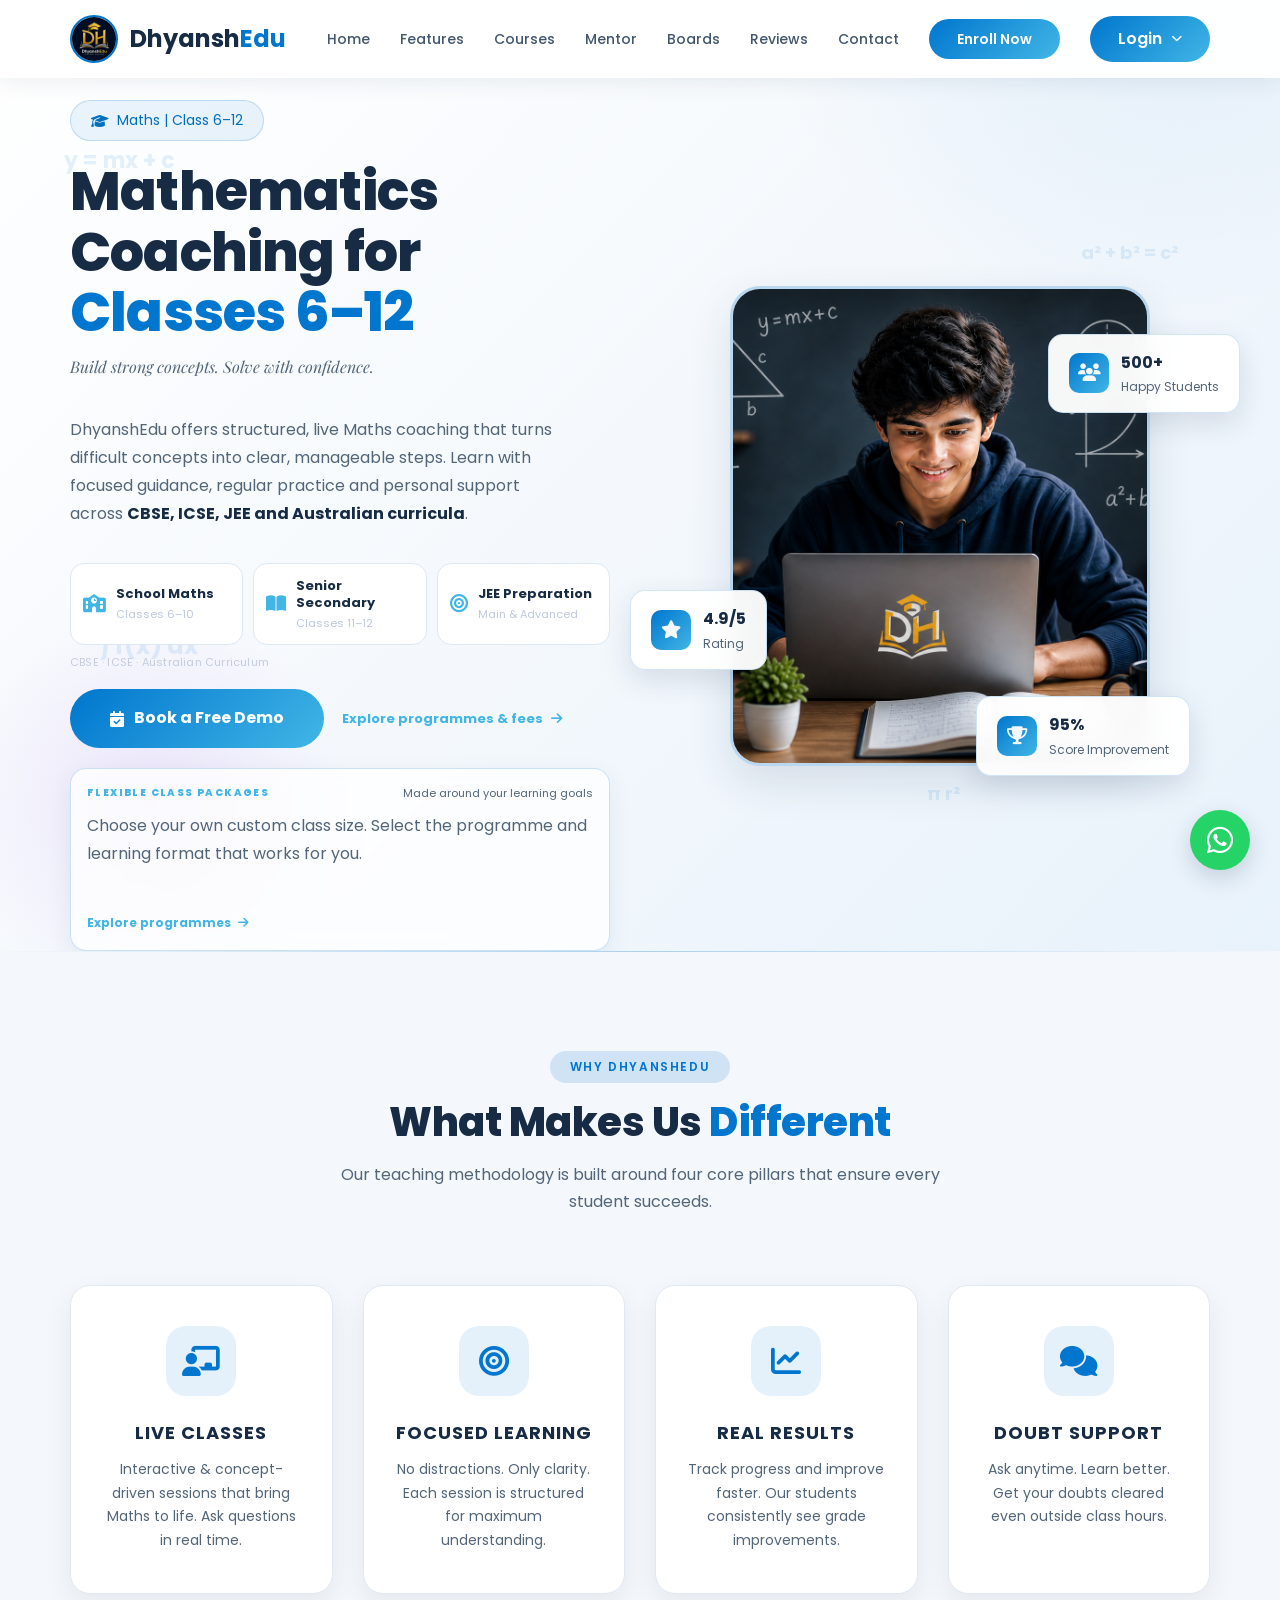
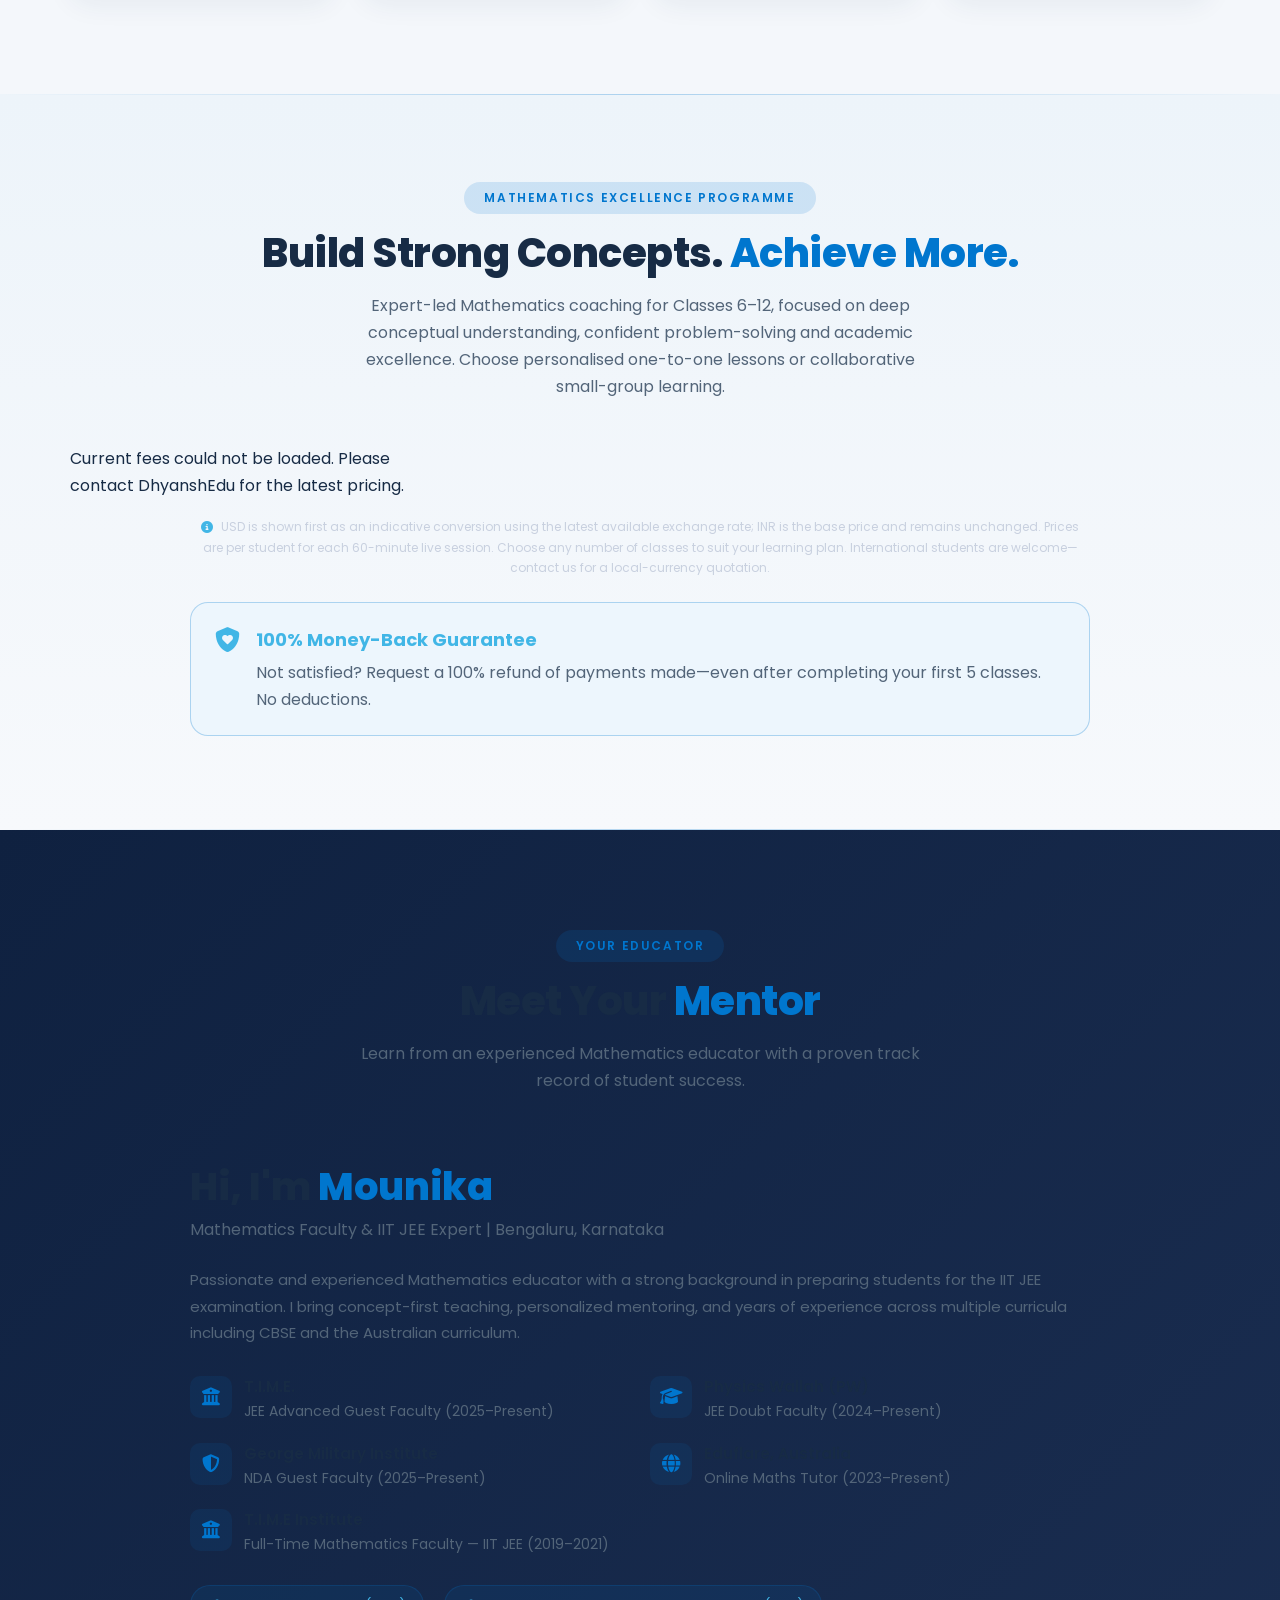
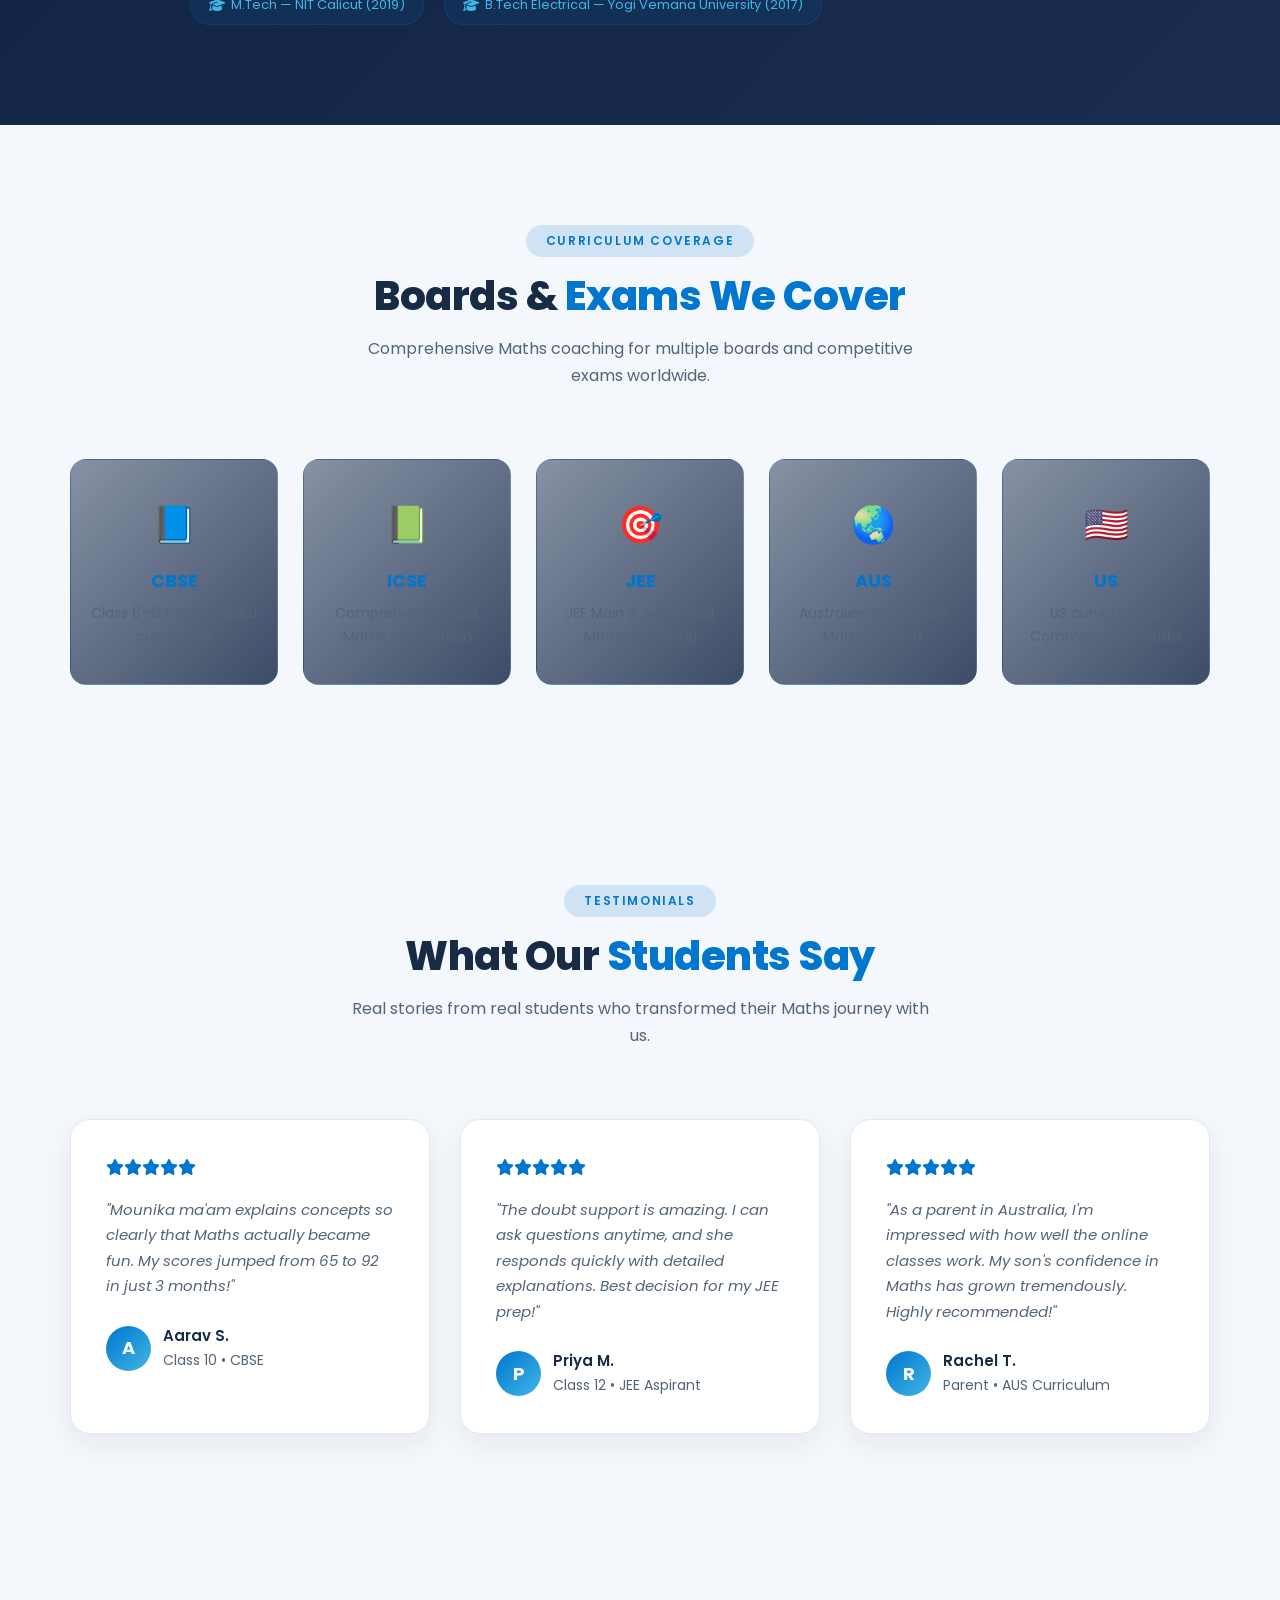
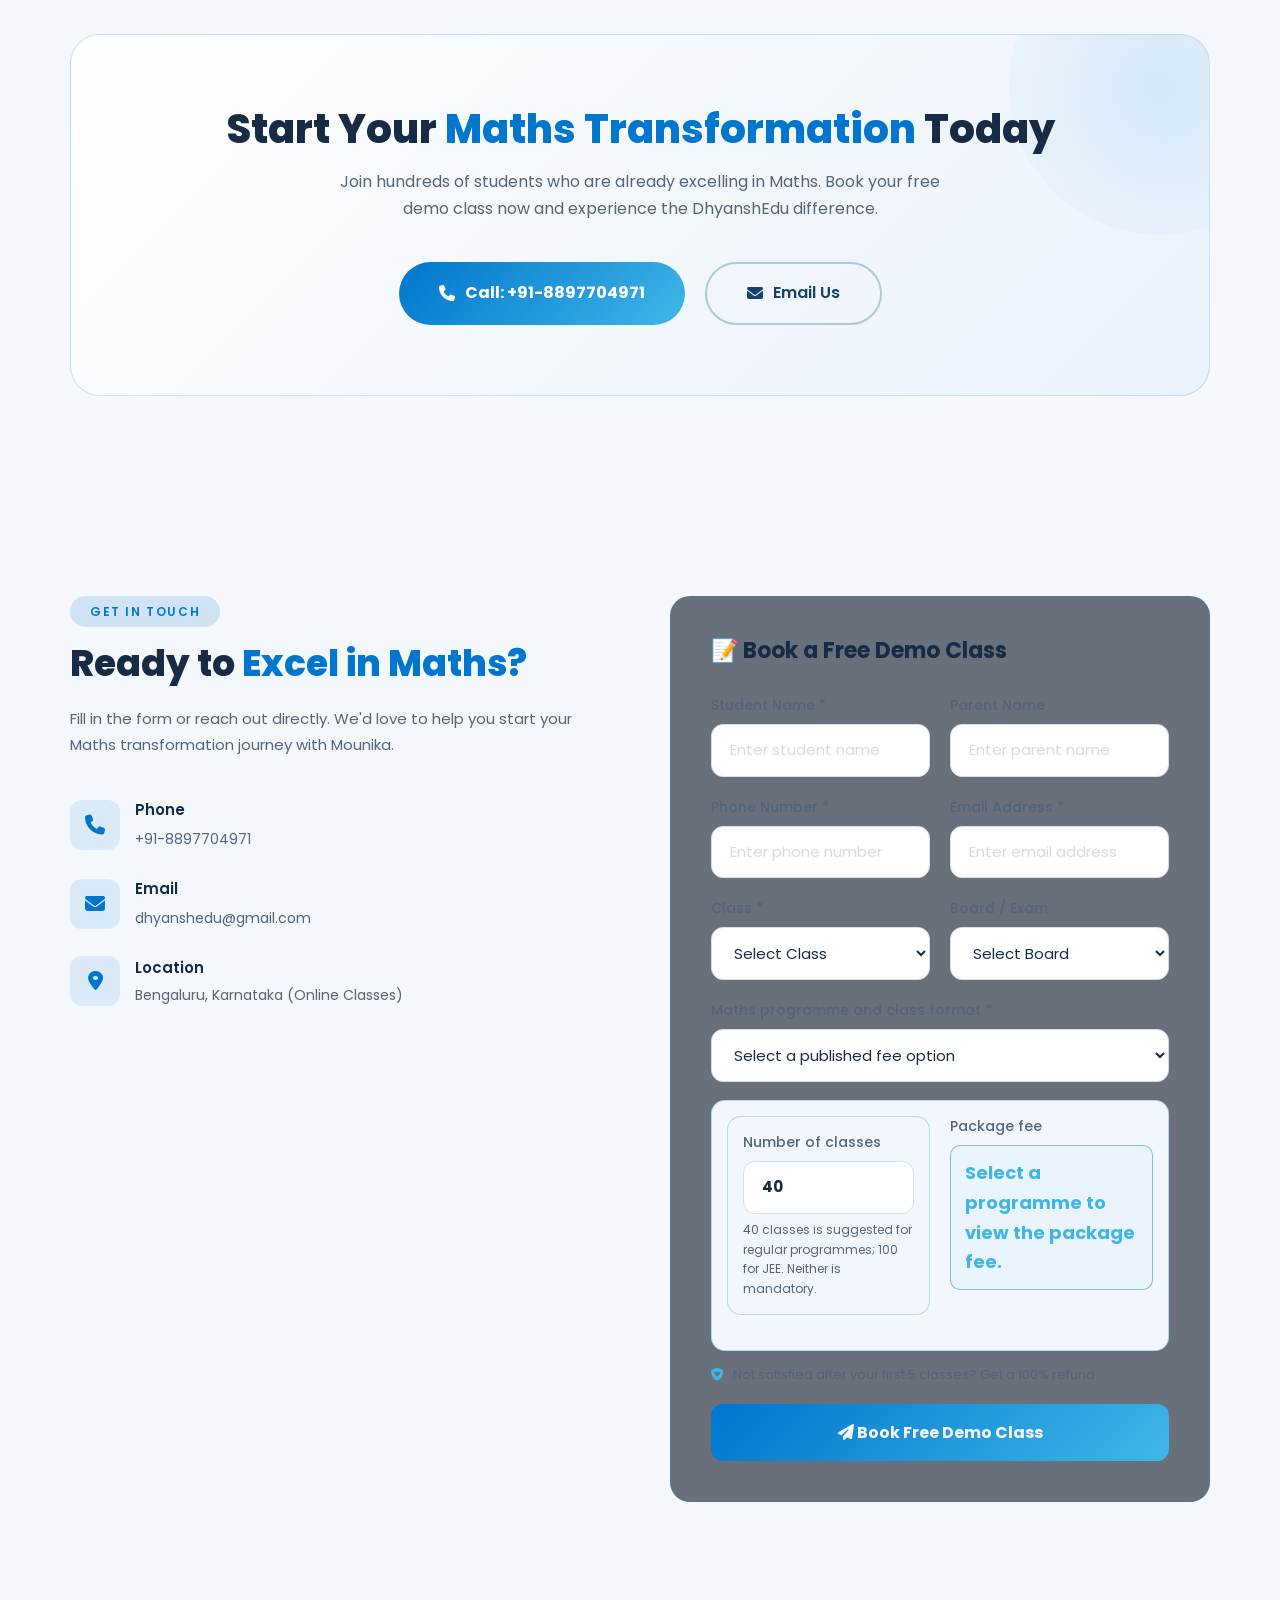
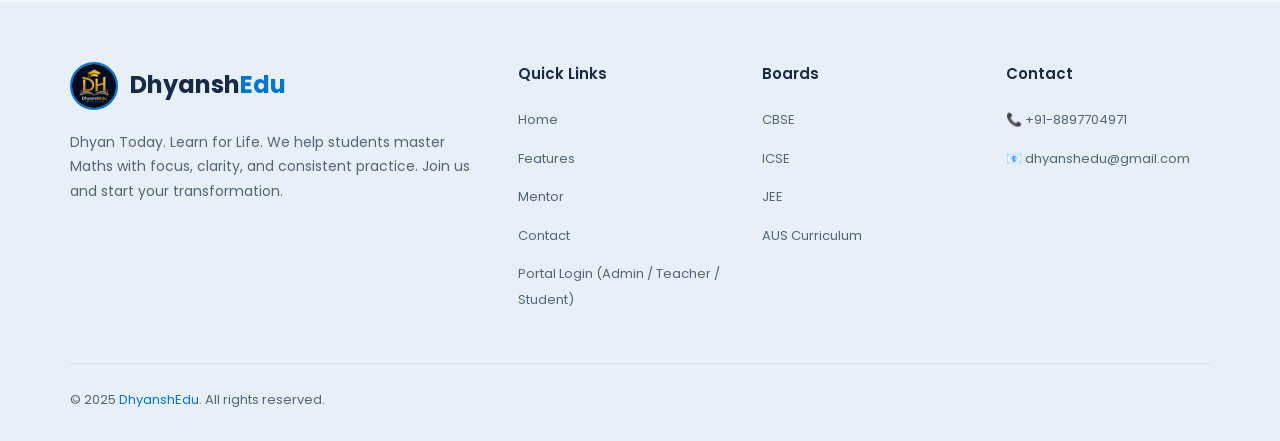
==== commit 0b831f02: "Preview Dell-inspired light background theme" ====
--- a/index.html
+++ b/index.html
@@ -1296,6 +1296,66 @@
             .course-format-unit, .course-format-per-class { font-size:11px; }
             .footer a, .footer-bottom p { font-size:12px; }
         }
+    
+        /* ===== TEMPORARY DELL-INSPIRED LIGHT THEME PREVIEW ===== */
+        :root {
+            --primary-dark: #f4f7fb;
+            --primary-blue: #e8f0f8;
+            --text-gray: #536579;
+            --gradient-dark: linear-gradient(135deg, #ffffff 0%, #f2f7fc 55%, #eaf3fb 100%);
+            --shadow-lg: 0 16px 44px rgba(20, 50, 80, 0.12);
+            --shadow-gold: 0 8px 24px rgba(0, 118, 206, 0.20);
+        }
+        body { background:#f4f7fb; color:#172b45; }
+        .navbar, .navbar.scrolled { background:rgba(255,255,255,.96); box-shadow:0 2px 22px rgba(24,54,82,.09); }
+        .logo-text { color:#172b45; }
+        .nav-links a { color:#42566d; }
+        .nav-cta, .btn-primary, .course-enquire { color:#fff !important; }
+        .login-options { background:#fff; border-color:rgba(0,118,206,.2); box-shadow:0 12px 32px rgba(20,50,80,.14); }
+        .login-options a { color:#243b55 !important; }
+        .login-options p { color:#64758a; border-color:#e6edf4; }
+        .hamburger span { background:#172b45; }
+        .hero { background:linear-gradient(135deg,#ffffff 0%,#f2f7fc 58%,#e8f2fb 100%); color:#172b45; }
+        .hero h1, .hero h2, .hero p strong { color:#172b45; }
+        .hero-tagline, .hero-badge { color:#006fbd; }
+        .hero-badge { background:rgba(0,118,206,.08); border-color:rgba(0,118,206,.2); }
+        .hero p, .section-header p { color:#536579; }
+        .btn-secondary { color:#17436a; border-color:rgba(0,82,140,.28); }
+        .btn-secondary:hover { color:#006fbd; border-color:#0076ce; }
+        .hero-image-wrapper { background:#e8f0f8; border-color:rgba(0,118,206,.2); }
+        .float-stat { background:rgba(255,255,255,.96); color:#172b45; border-color:rgba(0,118,206,.18); box-shadow:0 10px 28px rgba(20,50,80,.13); }
+        .float-stat .stat-info h4 { color:#172b45; }
+        .features, .about, .testimonials, .contact { background:#f4f7fb; color:#172b45; }
+        .courses { background:linear-gradient(180deg,#edf4fa,#f7f9fc); color:#172b45; }
+        .section-header h2, .section-header h3 { color:#172b45; }
+        .feature-card, .course-card, .testimonial-card, .contact-card, .about-card, .course-format-option {
+            background:#fff; color:#172b45; border-color:#e0e9f2; box-shadow:0 10px 28px rgba(27,61,91,.07);
+        }
+        .feature-card h3, .feature-card h4, .course-card h3, .course-format-option h4, .course-fee-item h5 { color:#172b45; }
+        .feature-card p, .course-card p, .course-format-option p, .course-format-per-class { color:#536579; }
+        .course-programme-meta { background:#f0f6fb; border-color:#dce9f4; }
+        .course-format-option { background:#f8fbfe; }
+        .custom-class-selection, .custom-package-highlight { background:#f1f7fc; border-color:rgba(0,118,206,.24); }
+        .custom-class-quote { background:#eaf4fc; }
+        .course-guarantee { background:#edf6fd; color:#172b45; border-color:rgba(0,118,206,.28); }
+        .course-guarantee p, .refund-form-note { color:#536579; }
+        .hero-fee-preview { background:rgba(255,255,255,.78); border-color:rgba(0,118,206,.2); box-shadow:0 8px 24px rgba(20,50,80,.07); }
+        .hero-fee-option, .hero-programme-card { background:#fff; color:#172b45; border-color:#dce8f2; }
+        .hero-programme-card:hover { background:#f3f8fc; border-color:#65b5e8; }
+        .hero-programme-card span, .hero-programme-card strong { color:#172b45; }
+        .hero-programme-tags span { color:#42566d; background:#f1f6fb; border-color:#dce7f1; }
+        .form-group input, .form-group select, .form-group textarea { background:#fff; color:#172b45; border-color:#d5e0eb; }
+        .form-group select option { background:#fff; color:#172b45; }
+        .footer { background:#e8eff6; color:#42566d; }
+        .footer h3, .footer h4, .footer strong { color:#172b45; }
+        .footer a, .footer p { color:#536579; }
+        .footer a:hover { color:#0076ce; }
+        .whatsapp-float { box-shadow:0 8px 22px rgba(20,50,80,.18); }
+        @media (max-width: 768px) {
+            .nav-links { background:#fff; box-shadow:0 12px 28px rgba(20,50,80,.12); }
+            .nav-links a { color:#42566d; }
+        }
+
     </style>
 </head>
 <body>
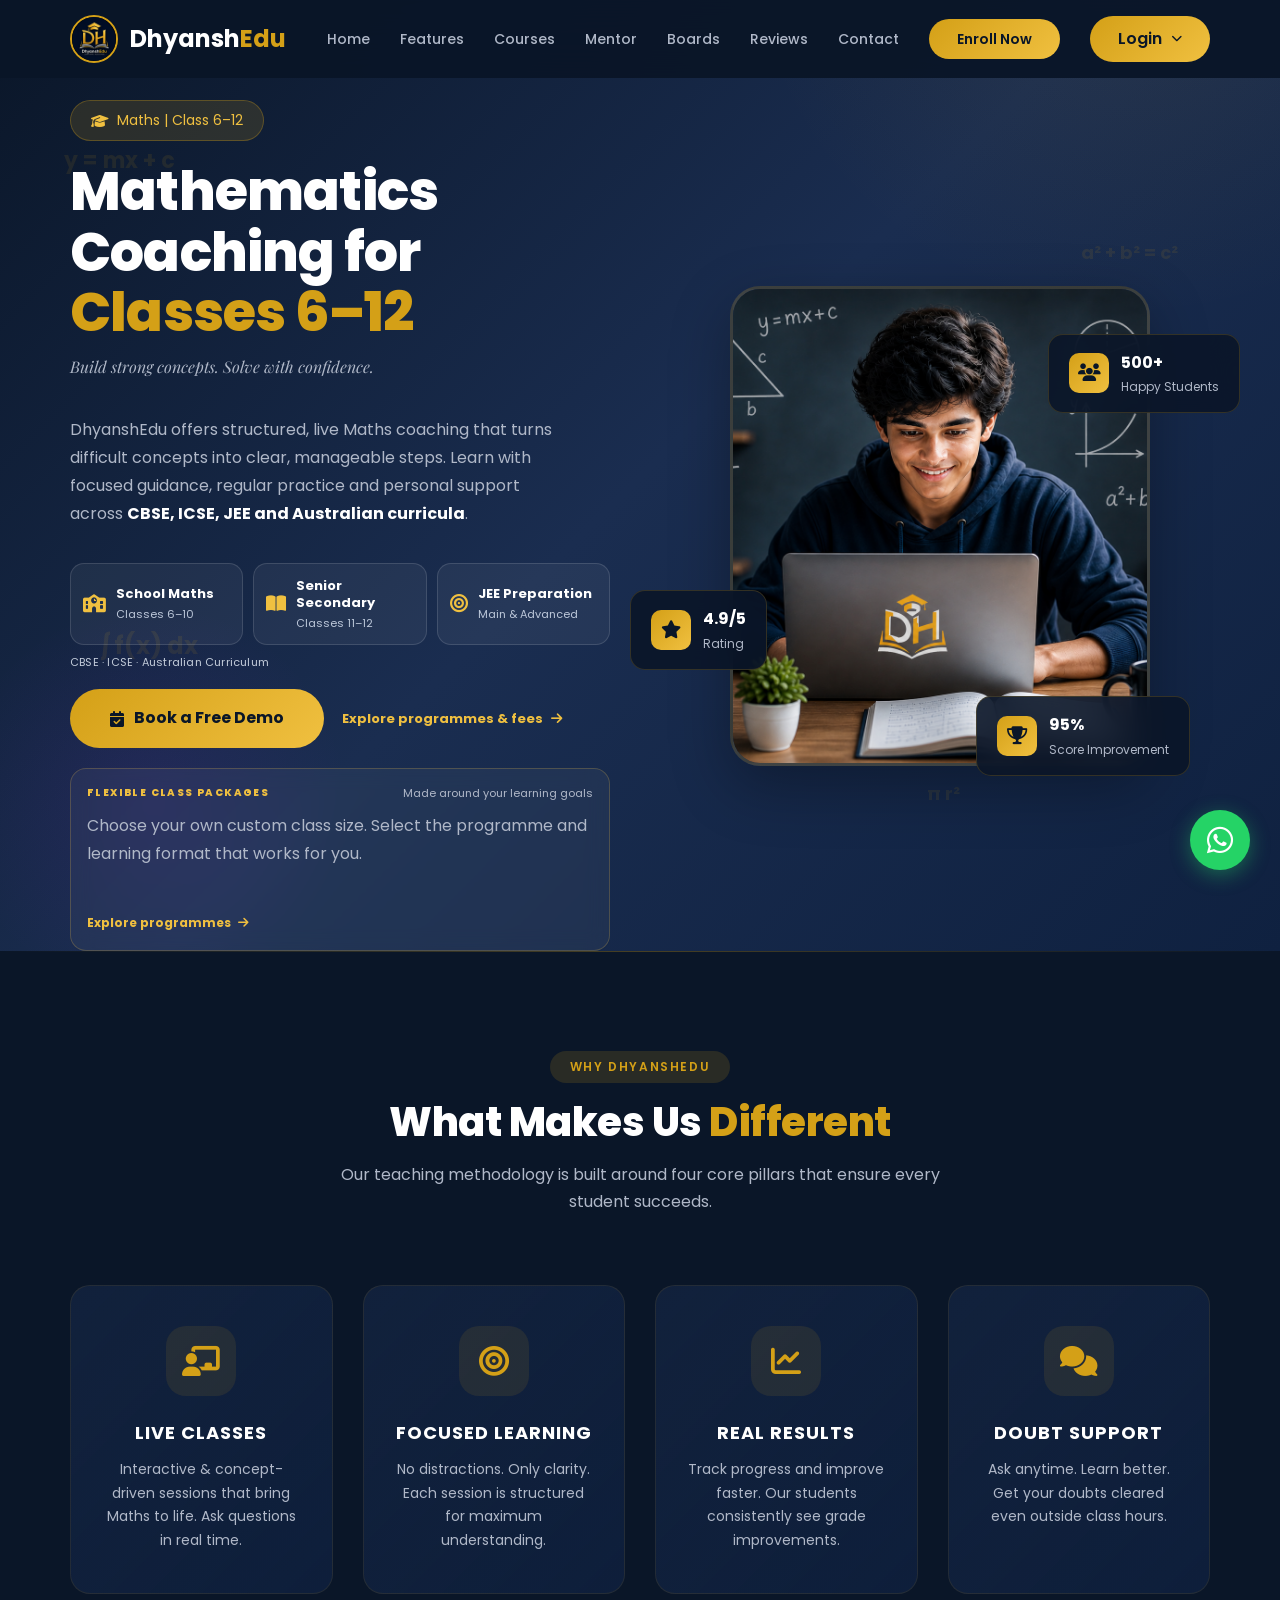
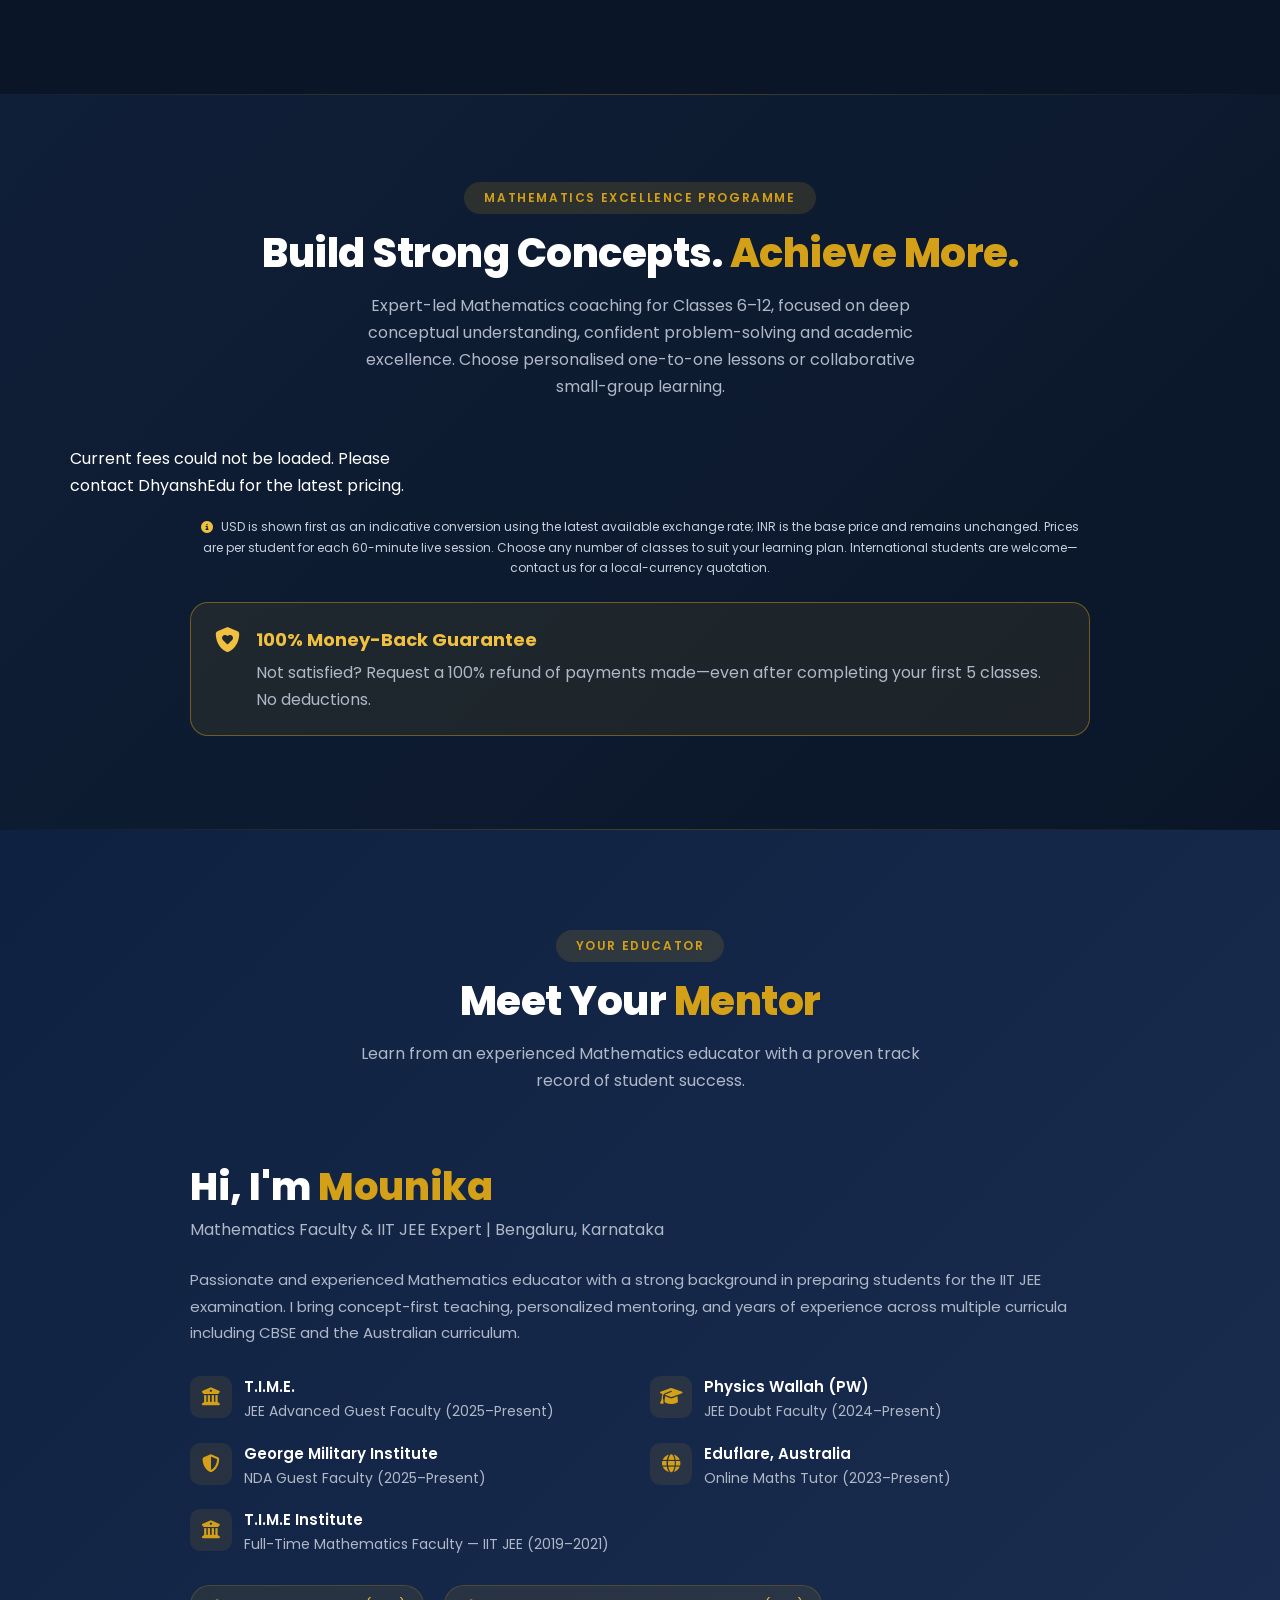
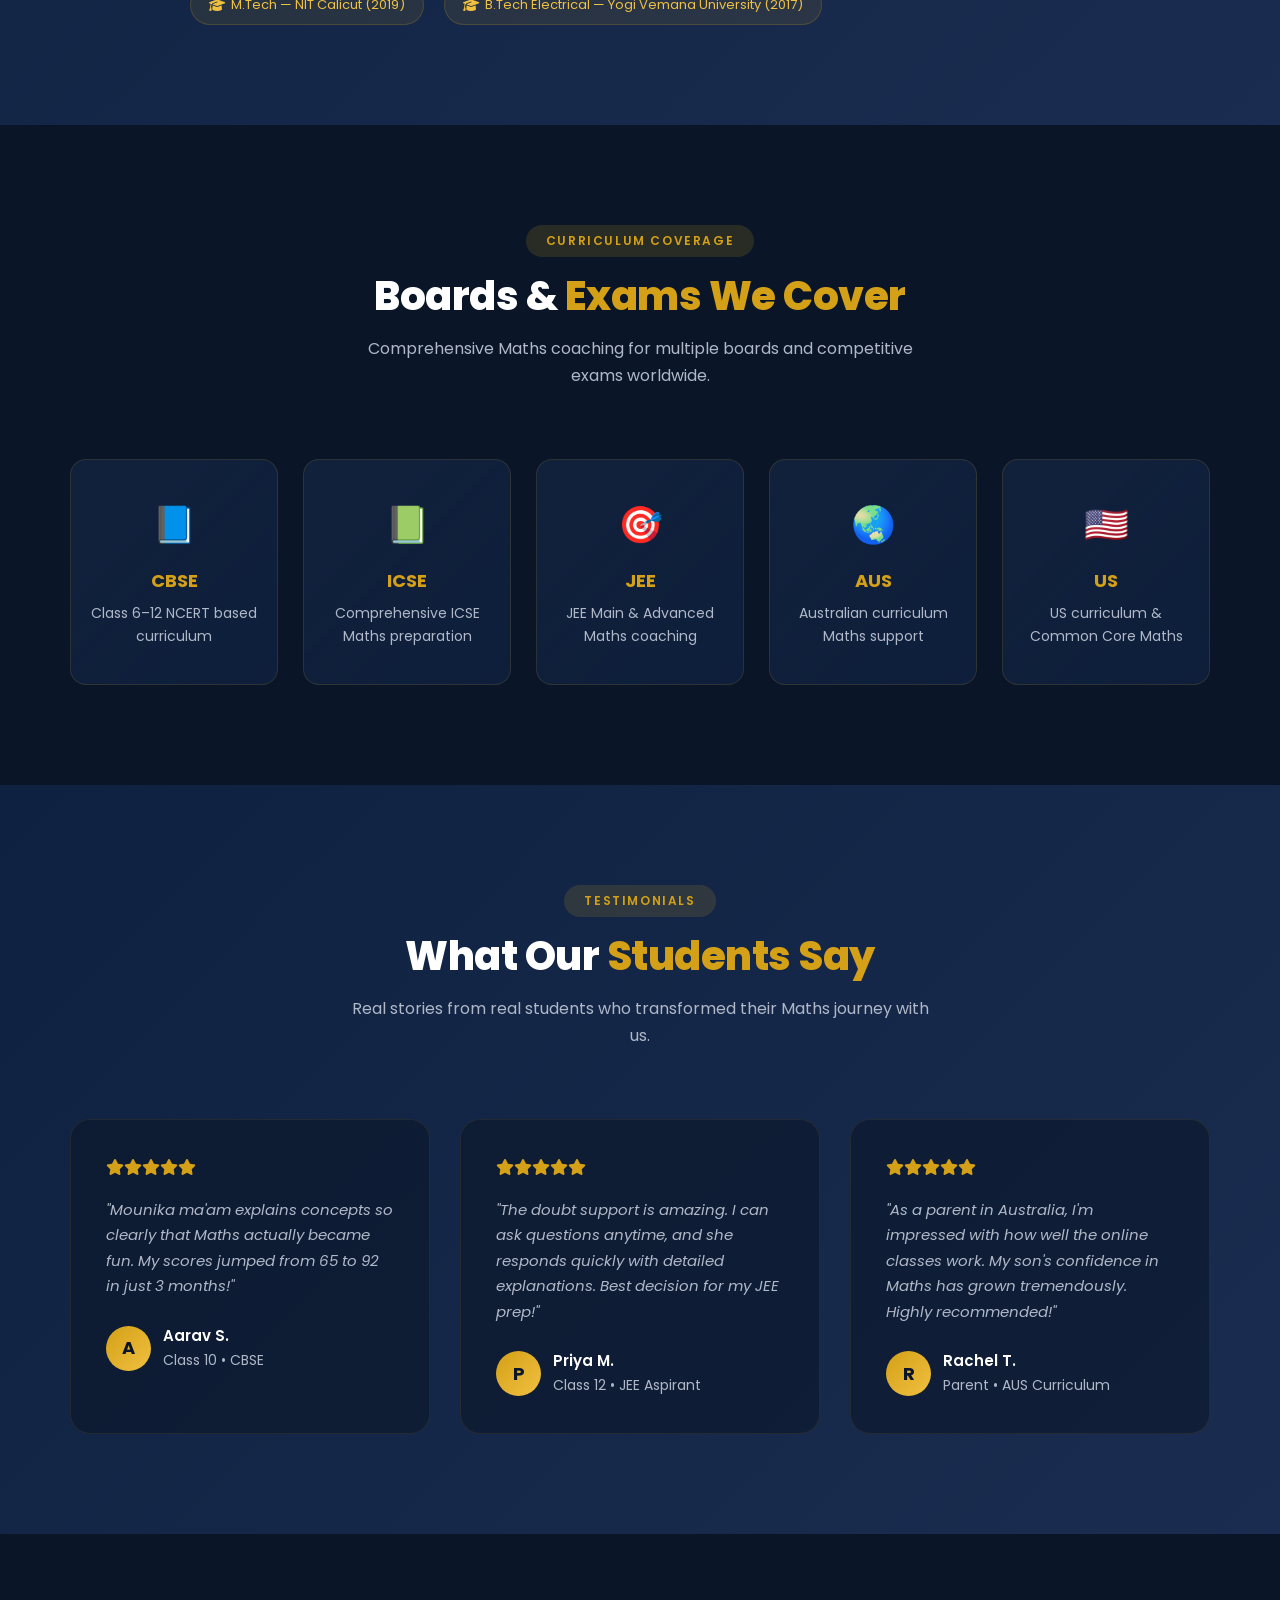
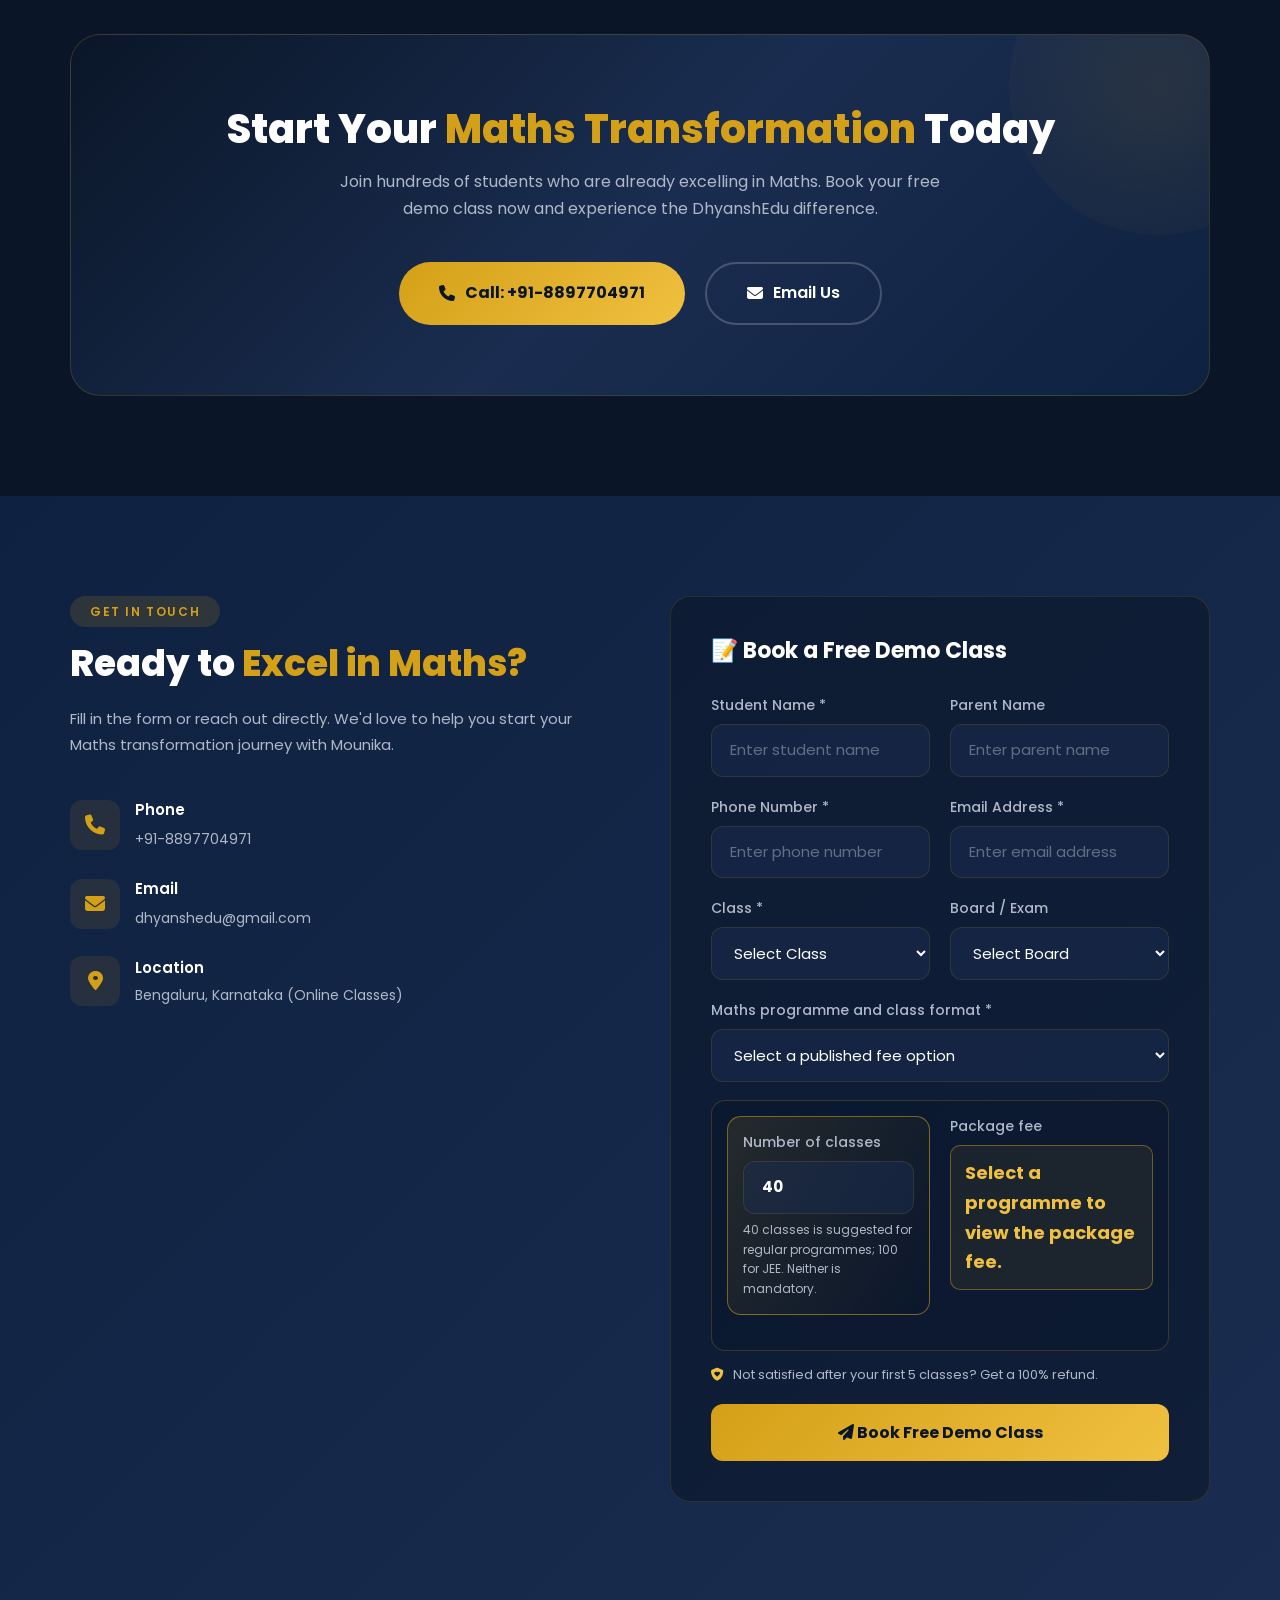
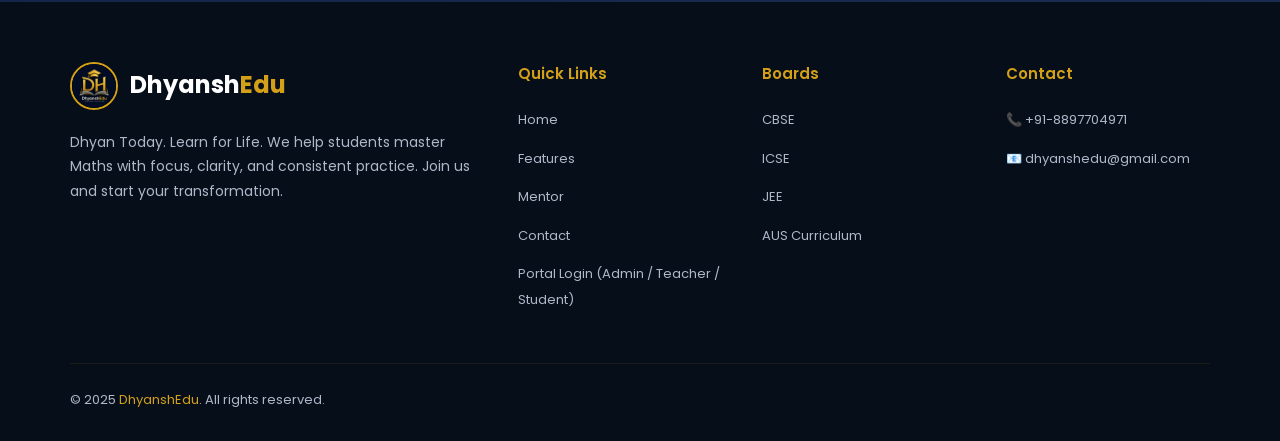
==== commit 01f49f7d: "Restore original navy and gold theme; retain compact group class label" ====
--- a/index.html
+++ b/index.html
@@ -16,15 +16,15 @@
         :root {
             --primary-dark: #0a1628;
             --primary-blue: #0f2140;
-            --accent-gold: #0076CE;
-            --accent-gold-light: #41B6E6;
+            --accent-gold: #d4a017;
+            --accent-gold-light: #f0c040;
             --white: #ffffff;
             --light-gray: #f5f5f5;
             --text-gray: #b0b8c8;
             --gradient-dark: linear-gradient(135deg, #0a1628 0%, #1a2d50 50%, #0f2140 100%);
-            --gradient-gold: linear-gradient(135deg, #0076CE, #41B6E6);
+            --gradient-gold: linear-gradient(135deg, #d4a017, #f0c040);
             --shadow-lg: 0 20px 60px rgba(0, 0, 0, 0.3);
-            --shadow-gold: 0 5px 30px rgba(0,118,206, 0.3);
+            --shadow-gold: 0 5px 30px rgba(212,160,23, 0.3);
         }
         * {
             margin: 0;
@@ -155,7 +155,7 @@
             right: 0;
             min-width: 205px;
             padding: 9px;
-            border: 1px solid rgba(0,118,206,0.28);
+            border: 1px solid rgba(212,160,23,0.28);
             border-radius: 14px;
             background: #101f38;
             box-shadow: var(--shadow-lg);
@@ -169,7 +169,7 @@
             text-decoration: none;
             font-size: 14px;
         }
-        .login-options a:hover { background: rgba(0,118,206,0.14); color: var(--accent-gold-light) !important; }
+        .login-options a:hover { background: rgba(212,160,23,0.14); color: var(--accent-gold-light) !important; }
         .login-options a::after { display: none !important; }
         .login-options p {
             padding: 9px 13px 5px;
@@ -204,21 +204,21 @@
         .course-format-usd { font-size:13px; }
         .course-format-unit { min-height:0; margin:5px 0 4px; font-size:11px; }
         .course-format-per-class { display:block; color:var(--text-gray); font-size:10px; margin:0 0 12px; }
-        .custom-class-selection { padding:15px; margin:14px 0; border:1px solid rgba(0,118,206,.22); border-radius:14px; background:rgba(7,17,32,.22); }
+        .custom-class-selection { padding:15px; margin:14px 0; border:1px solid rgba(212,160,23,.22); border-radius:14px; background:rgba(7,17,32,.22); }
         .custom-class-quote { min-height:52px; font-size:18px; }
         .refund-form-note { font-size:12px; margin:2px 0 14px; }
-        .course-guarantee { display:flex; gap:16px; align-items:flex-start; max-width:900px; margin:24px auto 0; padding:22px 24px; border:1px solid rgba(0,118,206,.45); border-radius:18px; background:rgba(0,118,206,.09); color:var(--white); }
+        .course-guarantee { display:flex; gap:16px; align-items:flex-start; max-width:900px; margin:24px auto 0; padding:22px 24px; border:1px solid rgba(212,160,23,.45); border-radius:18px; background:rgba(212,160,23,.09); color:var(--white); }
         .course-guarantee > i { color:var(--accent-gold-light); font-size:25px; margin-top:3px; }
         .course-guarantee strong { display:block; color:var(--accent-gold-light); font-size:18px; margin-bottom:5px; }
         .course-guarantee p { color:var(--text-gray); line-height:1.65; margin:0; }
-        .custom-package-highlight { padding:15px; border:1px solid rgba(0,118,206,.55); border-radius:14px; background:linear-gradient(120deg,rgba(0,118,206,.13),rgba(7,17,32,.28)); }
+        .custom-package-highlight { padding:15px; border:1px solid rgba(212,160,23,.55); border-radius:14px; background:linear-gradient(120deg,rgba(212,160,23,.13),rgba(7,17,32,.28)); }
         .custom-package-highlight label { color:var(--accent-gold-light); font-weight:800; font-size:15px; }
-        .custom-package-highlight input { border-color:rgba(0,118,206,.6); font-size:20px; font-weight:700; }
+        .custom-package-highlight input { border-color:rgba(212,160,23,.6); font-size:20px; font-weight:700; }
         .course-programme-meta strong { color:var(--accent-gold-light); font-size:15px; }
         .course-programme-meta span { font-size:12px; }
         .custom-class-selection { margin-top:16px; }
         .custom-class-selection small { display:block; color:var(--text-gray); font-size:12px; margin-top:6px; }
-        .custom-class-quote { min-height:48px; display:flex; align-items:center; padding:12px 14px; border:1px solid rgba(0,118,206,.45); border-radius:10px; background:rgba(0,118,206,.08); color:var(--accent-gold-light); font-weight:700; }
+        .custom-class-quote { min-height:48px; display:flex; align-items:center; padding:12px 14px; border:1px solid rgba(212,160,23,.45); border-radius:10px; background:rgba(212,160,23,.08); color:var(--accent-gold-light); font-weight:700; }
         .refund-form-note { margin:4px 0 18px; color:var(--text-gray); font-size:13px; line-height:1.6; }
         .refund-form-note i { color:var(--accent-gold-light); margin-right:6px; }
 
@@ -239,7 +239,7 @@
             right: -20%;
             width: 800px;
             height: 800px;
-            background: radial-gradient(circle, rgba(0,118,206,0.08) 0%, transparent 70%);
+            background: radial-gradient(circle, rgba(212,160,23,0.08) 0%, transparent 70%);
             border-radius: 50%;
         }
         .hero::after {
@@ -256,7 +256,7 @@
         .math-float {
             position: absolute;
             font-size: 20px;
-            color: rgba(0,118,206,0.1);
+            color: rgba(212,160,23,0.1);
             font-weight: 700;
             pointer-events: none;
             animation: floatMath 6s ease-in-out infinite;
@@ -285,8 +285,8 @@
             display: inline-flex;
             align-items: center;
             gap: 8px;
-            background: rgba(0,118,206,0.15);
-            border: 1px solid rgba(0,118,206,0.3);
+            background: rgba(212,160,23,0.15);
+            border: 1px solid rgba(212,160,23,0.3);
             padding: 8px 20px;
             border-radius: 50px;
             font-size: 14px;
@@ -384,7 +384,7 @@
             overflow: hidden;
             background: linear-gradient(135deg, #1a2d50, #0f2140);
             box-shadow: var(--shadow-lg);
-            border: 3px solid rgba(0,118,206,0.2);
+            border: 3px solid rgba(212,160,23,0.2);
             display: flex;
             align-items: center;
             justify-content: center;
@@ -419,7 +419,7 @@
             backdrop-filter: blur(15px);
             padding: 15px 20px;
             border-radius: 15px;
-            border: 1px solid rgba(0,118,206,0.2);
+            border: 1px solid rgba(212,160,23,0.2);
             display: flex;
             align-items: center;
             gap: 12px;
@@ -470,7 +470,7 @@
         }
         .section-label {
             display: inline-block;
-            background: rgba(0,118,206,0.15);
+            background: rgba(212,160,23,0.15);
             color: var(--accent-gold);
             padding: 6px 20px;
             border-radius: 50px;
@@ -505,7 +505,7 @@
             left: 0;
             right: 0;
             height: 1px;
-            background: linear-gradient(90deg, transparent, rgba(0,118,206,0.3), transparent);
+            background: linear-gradient(90deg, transparent, rgba(212,160,23,0.3), transparent);
         }
         .features-grid {
             display: grid;
@@ -514,7 +514,7 @@
         }
         .feature-card {
             background: linear-gradient(135deg, rgba(26,45,80,0.5), rgba(15,33,64,0.8));
-            border: 1px solid rgba(0,118,206,0.1);
+            border: 1px solid rgba(212,160,23,0.1);
             border-radius: 20px;
             padding: 40px 30px;
             text-align: center;
@@ -533,7 +533,7 @@
         }
         .feature-card:hover {
             transform: translateY(-10px);
-            border-color: rgba(0,118,206,0.3);
+            border-color: rgba(212,160,23,0.3);
             box-shadow: 0 20px 40px rgba(0,0,0,0.3);
         }
         .feature-card:hover::before { transform: scaleX(1); }
@@ -541,7 +541,7 @@
             width: 70px;
             height: 70px;
             margin: 0 auto 25px;
-            background: rgba(0,118,206,0.1);
+            background: rgba(212,160,23,0.1);
             border-radius: 20px;
             display: flex;
             align-items: center;
@@ -588,7 +588,7 @@
             border-radius: 24px;
             overflow: hidden;
             background: linear-gradient(135deg, rgba(26,45,80,0.6), rgba(15,33,64,0.8));
-            border: 2px solid rgba(0,118,206,0.2);
+            border: 2px solid rgba(212,160,23,0.2);
             display: flex;
             align-items: center;
             justify-content: center;
@@ -652,7 +652,7 @@
             width: 42px;
             height: 42px;
             min-width: 42px;
-            background: rgba(0,118,206,0.1);
+            background: rgba(212,160,23,0.1);
             border-radius: 10px;
             display: flex;
             align-items: center;
@@ -675,8 +675,8 @@
             flex-wrap: wrap;
         }
         .edu-tag {
-            background: rgba(0,118,206,0.1);
-            border: 1px solid rgba(0,118,206,0.2);
+            background: rgba(212,160,23,0.1);
+            border: 1px solid rgba(212,160,23,0.2);
             padding: 8px 18px;
             border-radius: 50px;
             font-size: 13px;
@@ -697,7 +697,7 @@
         }
         .board-card {
             background: linear-gradient(135deg, rgba(26,45,80,0.5), rgba(15,33,64,0.8));
-            border: 1px solid rgba(0,118,206,0.15);
+            border: 1px solid rgba(212,160,23,0.15);
             border-radius: 16px;
             padding: 35px 20px;
             text-align: center;
@@ -723,13 +723,13 @@
         }
         .testimonial-card {
             background: rgba(10,22,40,0.6);
-            border: 1px solid rgba(0,118,206,0.1);
+            border: 1px solid rgba(212,160,23,0.1);
             border-radius: 20px;
             padding: 35px;
             transition: all 0.3s ease;
         }
         .testimonial-card:hover {
-            border-color: rgba(0,118,206,0.3);
+            border-color: rgba(212,160,23,0.3);
             transform: translateY(-5px);
         }
         .testimonial-stars {
@@ -770,7 +770,7 @@
         }
         .cta-box {
             background: var(--gradient-dark);
-            border: 1px solid rgba(0,118,206,0.2);
+            border: 1px solid rgba(212,160,23,0.2);
             border-radius: 30px;
             padding: 70px 50px;
             text-align: center;
@@ -782,7 +782,7 @@
             position: absolute;
             top: -100px; right: -100px;
             width: 300px; height: 300px;
-            background: radial-gradient(circle, rgba(0,118,206,0.1), transparent);
+            background: radial-gradient(circle, rgba(212,160,23,0.1), transparent);
             border-radius: 50%;
         }
         .cta-box h2 { font-size: 42px; font-weight: 800; margin-bottom: 15px; position: relative; }
@@ -821,7 +821,7 @@
         .contact-item .icon {
             width: 50px;
             height: 50px;
-            background: rgba(0,118,206,0.1);
+            background: rgba(212,160,23,0.1);
             border-radius: 12px;
             display: flex;
             align-items: center;
@@ -835,7 +835,7 @@
         .contact-item div a:hover { color: var(--accent-gold); }
         .contact-form {
             background: rgba(10,22,40,0.6);
-            border: 1px solid rgba(0,118,206,0.15);
+            border: 1px solid rgba(212,160,23,0.15);
             border-radius: 20px;
             padding: 40px;
         }
@@ -857,7 +857,7 @@
             width: 100%;
             padding: 14px 18px;
             background: rgba(26,45,80,0.5);
-            border: 1px solid rgba(0,118,206,0.15);
+            border: 1px solid rgba(212,160,23,0.15);
             border-radius: 12px;
             color: var(--white);
             font-family: 'Poppins', sans-serif;
@@ -923,7 +923,7 @@
         }
         .footer-links a:hover { color: var(--accent-gold); }
         .footer-bottom {
-            border-top: 1px solid rgba(0,118,206,0.1);
+            border-top: 1px solid rgba(212,160,23,0.1);
             padding-top: 25px;
             display: flex;
             justify-content: space-between;
@@ -1023,28 +1023,28 @@
 
         /* ===== PUBLIC COURSE CATALOG — MATCHES THE SITE'S NAVY & GOLD THEME ===== */
         .courses { padding: 88px 0 94px; background: linear-gradient(135deg, #101f38, #0a1628); position: relative; }
-        .courses::before, .courses::after { content: ''; display: block; height: 1px; position: absolute; left: 0; right: 0; background: linear-gradient(90deg, transparent, rgba(0,118,206,.28), transparent); }
+        .courses::before, .courses::after { content: ''; display: block; height: 1px; position: absolute; left: 0; right: 0; background: linear-gradient(90deg, transparent, rgba(212,160,23,.28), transparent); }
         .courses::before { top: 0; }
         .courses::after { bottom: 0; }
         .courses .section-header { margin-bottom: 46px; }
         .courses-grid { display: grid; grid-template-columns: repeat(3, minmax(0, 1fr)); gap: 22px; align-items: stretch; }
-        .course-card { display: flex; flex-direction: column; min-width: 0; padding: 28px; border-radius: 18px; background: linear-gradient(145deg, rgba(26,45,80,.96), rgba(16,31,56,.98)); border: 1px solid rgba(0,118,206,.18); box-shadow: 0 12px 32px rgba(0,0,0,.16); transition: transform .25s ease, border-color .25s ease, box-shadow .25s ease; }
-        .course-card:hover { transform: translateY(-5px); border-color: rgba(65,182,230,.58); box-shadow: 0 18px 38px rgba(0,0,0,.24); }
-        .featured-course { border-color: rgba(65,182,230,.75); box-shadow: 0 12px 40px rgba(0,118,206,.12); }
+        .course-card { display: flex; flex-direction: column; min-width: 0; padding: 28px; border-radius: 18px; background: linear-gradient(145deg, rgba(26,45,80,.96), rgba(16,31,56,.98)); border: 1px solid rgba(212,160,23,.18); box-shadow: 0 12px 32px rgba(0,0,0,.16); transition: transform .25s ease, border-color .25s ease, box-shadow .25s ease; }
+        .course-card:hover { transform: translateY(-5px); border-color: rgba(240,192,64,.58); box-shadow: 0 18px 38px rgba(0,0,0,.24); }
+        .featured-course { border-color: rgba(240,192,64,.75); box-shadow: 0 12px 40px rgba(212,160,23,.12); }
         .course-top { display: flex; align-items: center; justify-content: space-between; margin-bottom: 18px; color: var(--accent-gold); font-size: 21px; }
-        .course-level { font-size: 10px; letter-spacing: 1.15px; font-weight: 700; padding: 7px 11px; border-radius: 30px; background: rgba(0,118,206,.13); border: 1px solid rgba(0,118,206,.18); }
+        .course-level { font-size: 10px; letter-spacing: 1.15px; font-weight: 700; padding: 7px 11px; border-radius: 30px; background: rgba(212,160,23,.13); border: 1px solid rgba(212,160,23,.18); }
         .course-card h3 { font-size: 19px; line-height: 1.4; margin-bottom: 10px; }
         .course-card > p { color: var(--text-gray); line-height: 1.65; font-size: 13px; min-height: 64px; }
         .course-card ul { list-style: none; margin: 17px 0 20px; display: grid; gap: 9px; color: #e4e9f1; font-size: 12px; }
         .course-card li::before { content: '✓'; color: var(--accent-gold); font-weight: 800; margin-right: 9px; }
-        .course-programme-meta { display:grid; grid-template-columns:1fr 1fr; gap:7px; margin:14px 0 16px; padding:12px; border-radius:12px; background:rgba(0,118,206,.08); border:1px solid rgba(0,118,206,.18); }
+        .course-programme-meta { display:grid; grid-template-columns:1fr 1fr; gap:7px; margin:14px 0 16px; padding:12px; border-radius:12px; background:rgba(212,160,23,.08); border:1px solid rgba(212,160,23,.18); }
         .course-programme-meta strong { grid-column:1/-1; color:var(--accent-gold-light); font-size:15px; }
         .course-programme-meta span { color:#d6deeb; font-size:11px; line-height:1.4; }
         .course-card{height:100%;display:flex;flex-direction:column;align-items:stretch}
         .course-card > p{min-height:0}
         .course-format-options{align-items:stretch}
         .course-format-option{height:100%;align-self:stretch}
-        .course-fee-reveal{margin:4px 0 12px;border:1px solid rgba(0,118,206,.22);border-radius:10px;padding:9px 10px}
+        .course-fee-reveal{margin:4px 0 12px;border:1px solid rgba(212,160,23,.22);border-radius:10px;padding:9px 10px}
         .course-fee-reveal summary{cursor:pointer;color:var(--accent-gold-light);font-size:11px;font-weight:700;list-style:none}
         .course-fee-reveal summary::-webkit-details-marker{display:none}
         .course-fee-reveal summary:after{content:' +';float:right}
@@ -1064,7 +1064,7 @@
         .course-fee-terms { font-size: 11px; color: #d4dbea; margin-top: 7px; }
         .course-fee-terms summary { cursor: pointer; color: var(--accent-gold-light); font-weight: 700; }
         .course-fee-terms p { white-space: pre-line; margin-top: 6px; line-height: 1.5; }
-        .course-format-option { min-width: 0; min-height: 100%; display: flex; flex-direction: column; padding: 16px 14px; border: 1px solid rgba(0,118,206,.2); border-radius: 14px; background: rgba(7,17,32,.32); }
+        .course-format-option { min-width: 0; min-height: 100%; display: flex; flex-direction: column; padding: 16px 14px; border: 1px solid rgba(212,160,23,.2); border-radius: 14px; background: rgba(7,17,32,.32); }
         .course-format-option h4 { display: flex; align-items: flex-start; gap: 7px; min-height: 48px; color: #e9edf5; font-size: 12px; font-weight: 600; line-height: 1.45; margin-bottom: 10px; }
         .course-format-option h4 i { color: var(--accent-gold); }
         .course-format-price { display: block; color: var(--accent-gold-light); font-size: 25px; line-height: 1.2; font-weight: 700; letter-spacing: -.5px; }
@@ -1120,7 +1120,7 @@
         /* ===== HERO PROGRAMME & FEE SNAPSHOT ===== */
         .hero-programme-tags{display:flex;flex-wrap:wrap;gap:8px;margin:-12px 0 22px}
         .hero-programme-tags span{font-size:11px;line-height:1.4;color:#e6edf7;border:1px solid rgba(255,255,255,.15);background:rgba(255,255,255,.055);padding:7px 10px;border-radius:30px}
-        .hero-fee-preview{width:min(100%,560px);margin-top:24px;padding:15px 17px;border:1px solid rgba(0,118,206,.28);border-radius:16px;background:linear-gradient(120deg,rgba(255,255,255,.075),rgba(255,255,255,.025));backdrop-filter:blur(10px)}
+        .hero-fee-preview{width:min(100%,560px);margin-top:24px;padding:15px 17px;border:1px solid rgba(212,160,23,.28);border-radius:16px;background:linear-gradient(120deg,rgba(255,255,255,.075),rgba(255,255,255,.025));backdrop-filter:blur(10px)}
         .hero-fee-heading{display:flex;justify-content:space-between;align-items:center;gap:10px;margin-bottom:11px}
         .hero-fee-heading span{font-size:10px;font-weight:800;letter-spacing:1.5px;color:var(--accent-gold-light)}
         .hero-fee-heading small{font-size:10px;color:var(--text-gray)}
@@ -1138,7 +1138,7 @@
         /* ===== MOBILE-FIRST HERO REFINEMENT ===== */
         .hero-programme-grid{display:grid;grid-template-columns:repeat(3,minmax(0,1fr));gap:10px;margin:20px 0 8px;max-width:680px}
         .hero-programme-card{display:flex;align-items:center;gap:10px;min-width:0;padding:13px 12px;border:1px solid rgba(255,255,255,.13);border-radius:14px;background:rgba(255,255,255,.055);color:#fff;text-decoration:none;transition:transform .2s ease,border-color .2s ease,background .2s ease}
-        .hero-programme-card:hover{transform:translateY(-2px);border-color:rgba(65,182,230,.55);background:rgba(255,255,255,.09)}
+        .hero-programme-card:hover{transform:translateY(-2px);border-color:rgba(240,192,64,.55);background:rgba(255,255,255,.09)}
         .hero-programme-card>i{flex:0 0 auto;color:var(--accent-gold-light);font-size:18px}
         .hero-programme-card span{display:flex;flex-direction:column;min-width:0}
         .hero-programme-card strong{font-size:12px;line-height:1.35;font-weight:700}
@@ -1149,7 +1149,7 @@
         .hero-fees-text-link{color:var(--accent-gold-light);font-size:13px;font-weight:700;text-decoration:none}
         .hero-fees-text-link i{margin-left:5px;transition:transform .2s ease}
         .hero-fees-text-link:hover i{transform:translateX(4px)}
-        .hero-fee-preview{width:min(100%,680px);margin-top:20px;padding:15px 16px;border:1px solid rgba(65,182,230,.22);border-radius:16px;background:rgba(255,255,255,.045);backdrop-filter:blur(10px)}
+        .hero-fee-preview{width:min(100%,680px);margin-top:20px;padding:15px 16px;border:1px solid rgba(240,192,64,.22);border-radius:16px;background:rgba(255,255,255,.045);backdrop-filter:blur(10px)}
         .hero-fee-heading{margin-bottom:10px}
         .hero-fee-heading span{font-size:10px;letter-spacing:1.4px}
         .hero-fee-heading small{font-size:11px}
@@ -1297,66 +1297,7 @@
             .footer a, .footer-bottom p { font-size:12px; }
         }
     
-        /* ===== TEMPORARY DELL-INSPIRED LIGHT THEME PREVIEW ===== */
-        :root {
-            --primary-dark: #f4f7fb;
-            --primary-blue: #e8f0f8;
-            --text-gray: #536579;
-            --gradient-dark: linear-gradient(135deg, #ffffff 0%, #f2f7fc 55%, #eaf3fb 100%);
-            --shadow-lg: 0 16px 44px rgba(20, 50, 80, 0.12);
-            --shadow-gold: 0 8px 24px rgba(0, 118, 206, 0.20);
-        }
-        body { background:#f4f7fb; color:#172b45; }
-        .navbar, .navbar.scrolled { background:rgba(255,255,255,.96); box-shadow:0 2px 22px rgba(24,54,82,.09); }
-        .logo-text { color:#172b45; }
-        .nav-links a { color:#42566d; }
-        .nav-cta, .btn-primary, .course-enquire { color:#fff !important; }
-        .login-options { background:#fff; border-color:rgba(0,118,206,.2); box-shadow:0 12px 32px rgba(20,50,80,.14); }
-        .login-options a { color:#243b55 !important; }
-        .login-options p { color:#64758a; border-color:#e6edf4; }
-        .hamburger span { background:#172b45; }
-        .hero { background:linear-gradient(135deg,#ffffff 0%,#f2f7fc 58%,#e8f2fb 100%); color:#172b45; }
-        .hero h1, .hero h2, .hero p strong { color:#172b45; }
-        .hero-tagline, .hero-badge { color:#006fbd; }
-        .hero-badge { background:rgba(0,118,206,.08); border-color:rgba(0,118,206,.2); }
-        .hero p, .section-header p { color:#536579; }
-        .btn-secondary { color:#17436a; border-color:rgba(0,82,140,.28); }
-        .btn-secondary:hover { color:#006fbd; border-color:#0076ce; }
-        .hero-image-wrapper { background:#e8f0f8; border-color:rgba(0,118,206,.2); }
-        .float-stat { background:rgba(255,255,255,.96); color:#172b45; border-color:rgba(0,118,206,.18); box-shadow:0 10px 28px rgba(20,50,80,.13); }
-        .float-stat .stat-info h4 { color:#172b45; }
-        .features, .about, .testimonials, .contact { background:#f4f7fb; color:#172b45; }
-        .courses { background:linear-gradient(180deg,#edf4fa,#f7f9fc); color:#172b45; }
-        .section-header h2, .section-header h3 { color:#172b45; }
-        .feature-card, .course-card, .testimonial-card, .contact-card, .about-card, .course-format-option {
-            background:#fff; color:#172b45; border-color:#e0e9f2; box-shadow:0 10px 28px rgba(27,61,91,.07);
-        }
-        .feature-card h3, .feature-card h4, .course-card h3, .course-format-option h4, .course-fee-item h5 { color:#172b45; }
-        .feature-card p, .course-card p, .course-format-option p, .course-format-per-class { color:#536579; }
-        .course-programme-meta { background:#f0f6fb; border-color:#dce9f4; }
-        .course-format-option { background:#f8fbfe; }
-        .custom-class-selection, .custom-package-highlight { background:#f1f7fc; border-color:rgba(0,118,206,.24); }
-        .custom-class-quote { background:#eaf4fc; }
-        .course-guarantee { background:#edf6fd; color:#172b45; border-color:rgba(0,118,206,.28); }
-        .course-guarantee p, .refund-form-note { color:#536579; }
-        .hero-fee-preview { background:rgba(255,255,255,.78); border-color:rgba(0,118,206,.2); box-shadow:0 8px 24px rgba(20,50,80,.07); }
-        .hero-fee-option, .hero-programme-card { background:#fff; color:#172b45; border-color:#dce8f2; }
-        .hero-programme-card:hover { background:#f3f8fc; border-color:#65b5e8; }
-        .hero-programme-card span, .hero-programme-card strong { color:#172b45; }
-        .hero-programme-tags span { color:#42566d; background:#f1f6fb; border-color:#dce7f1; }
-        .form-group input, .form-group select, .form-group textarea { background:#fff; color:#172b45; border-color:#d5e0eb; }
-        .form-group select option { background:#fff; color:#172b45; }
-        .footer { background:#e8eff6; color:#42566d; }
-        .footer h3, .footer h4, .footer strong { color:#172b45; }
-        .footer a, .footer p { color:#536579; }
-        .footer a:hover { color:#0076ce; }
-        .whatsapp-float { box-shadow:0 8px 22px rgba(20,50,80,.18); }
-        @media (max-width: 768px) {
-            .nav-links { background:#fff; box-shadow:0 12px 28px rgba(20,50,80,.12); }
-            .nav-links a { color:#42566d; }
-        }
-
-    </style>
+</style>
 </head>
 <body>
     <!-- ===== NAVBAR (FIXED) ===== -->
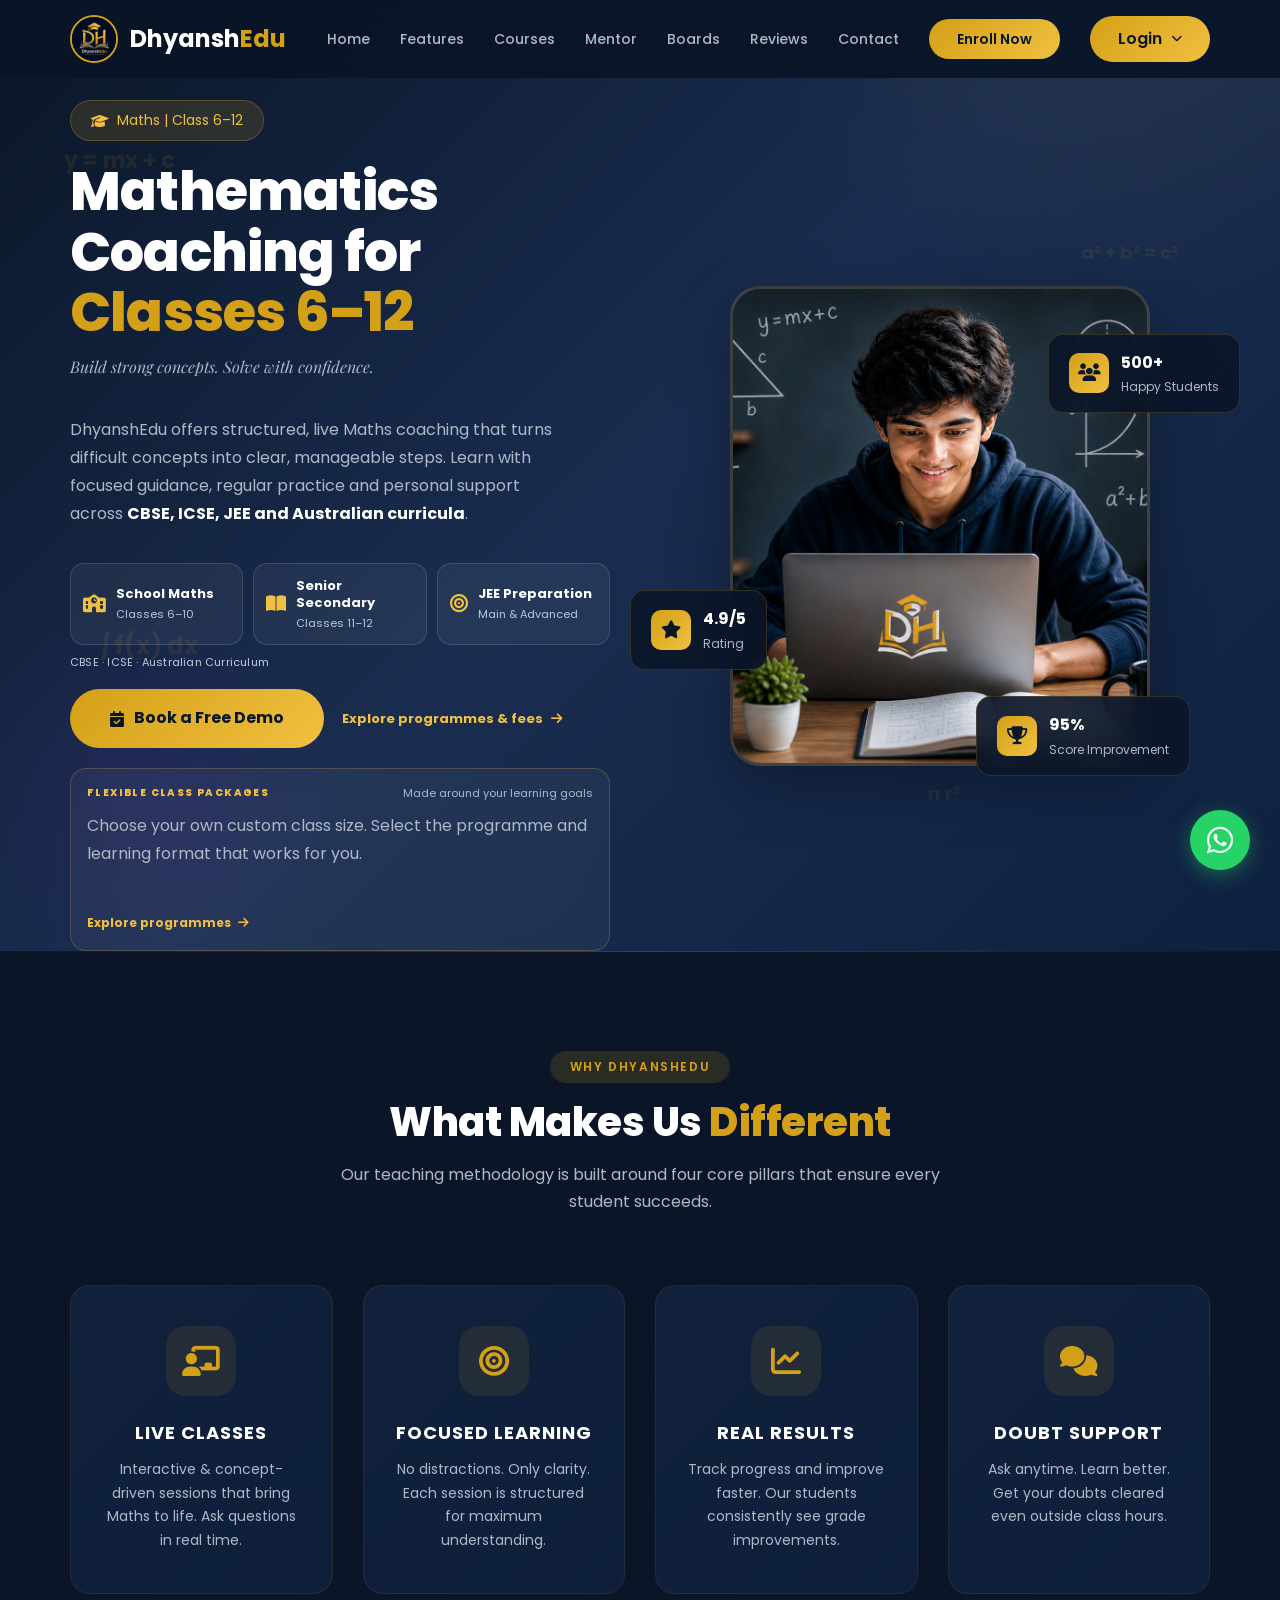
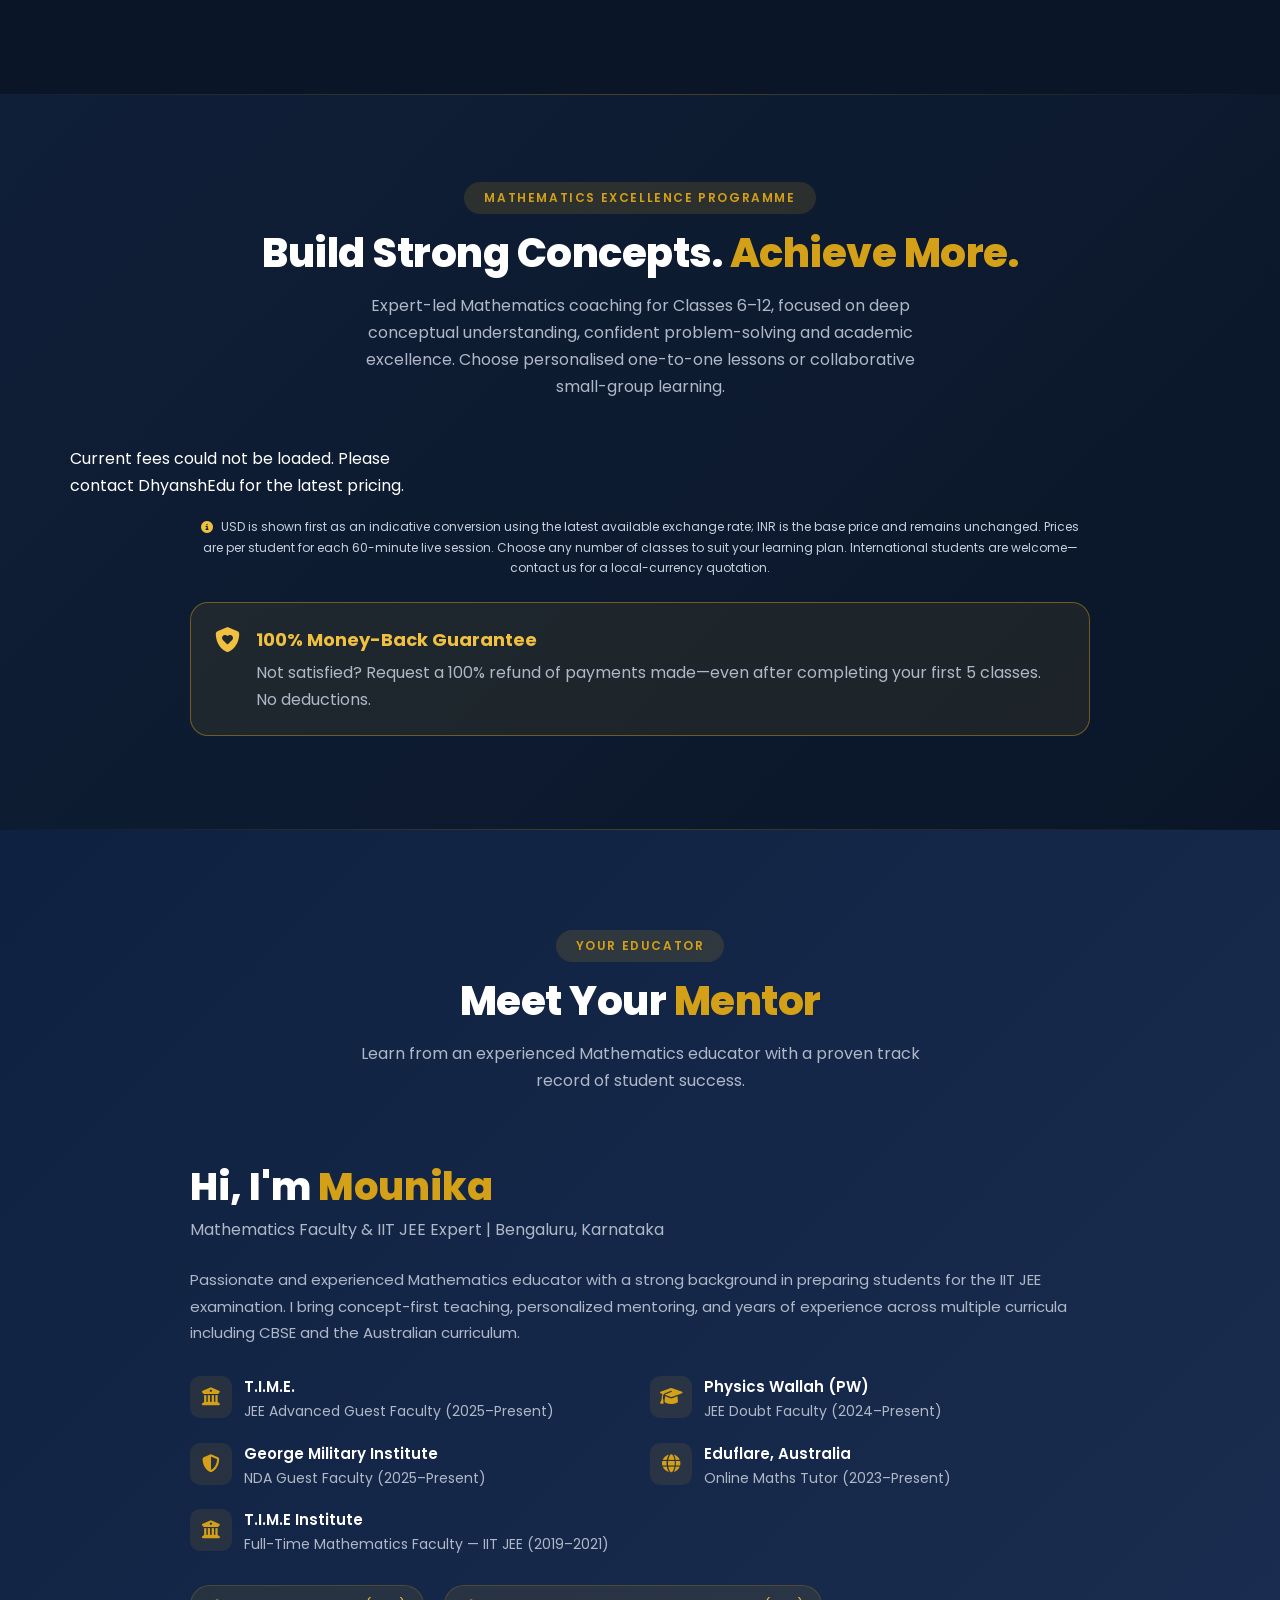
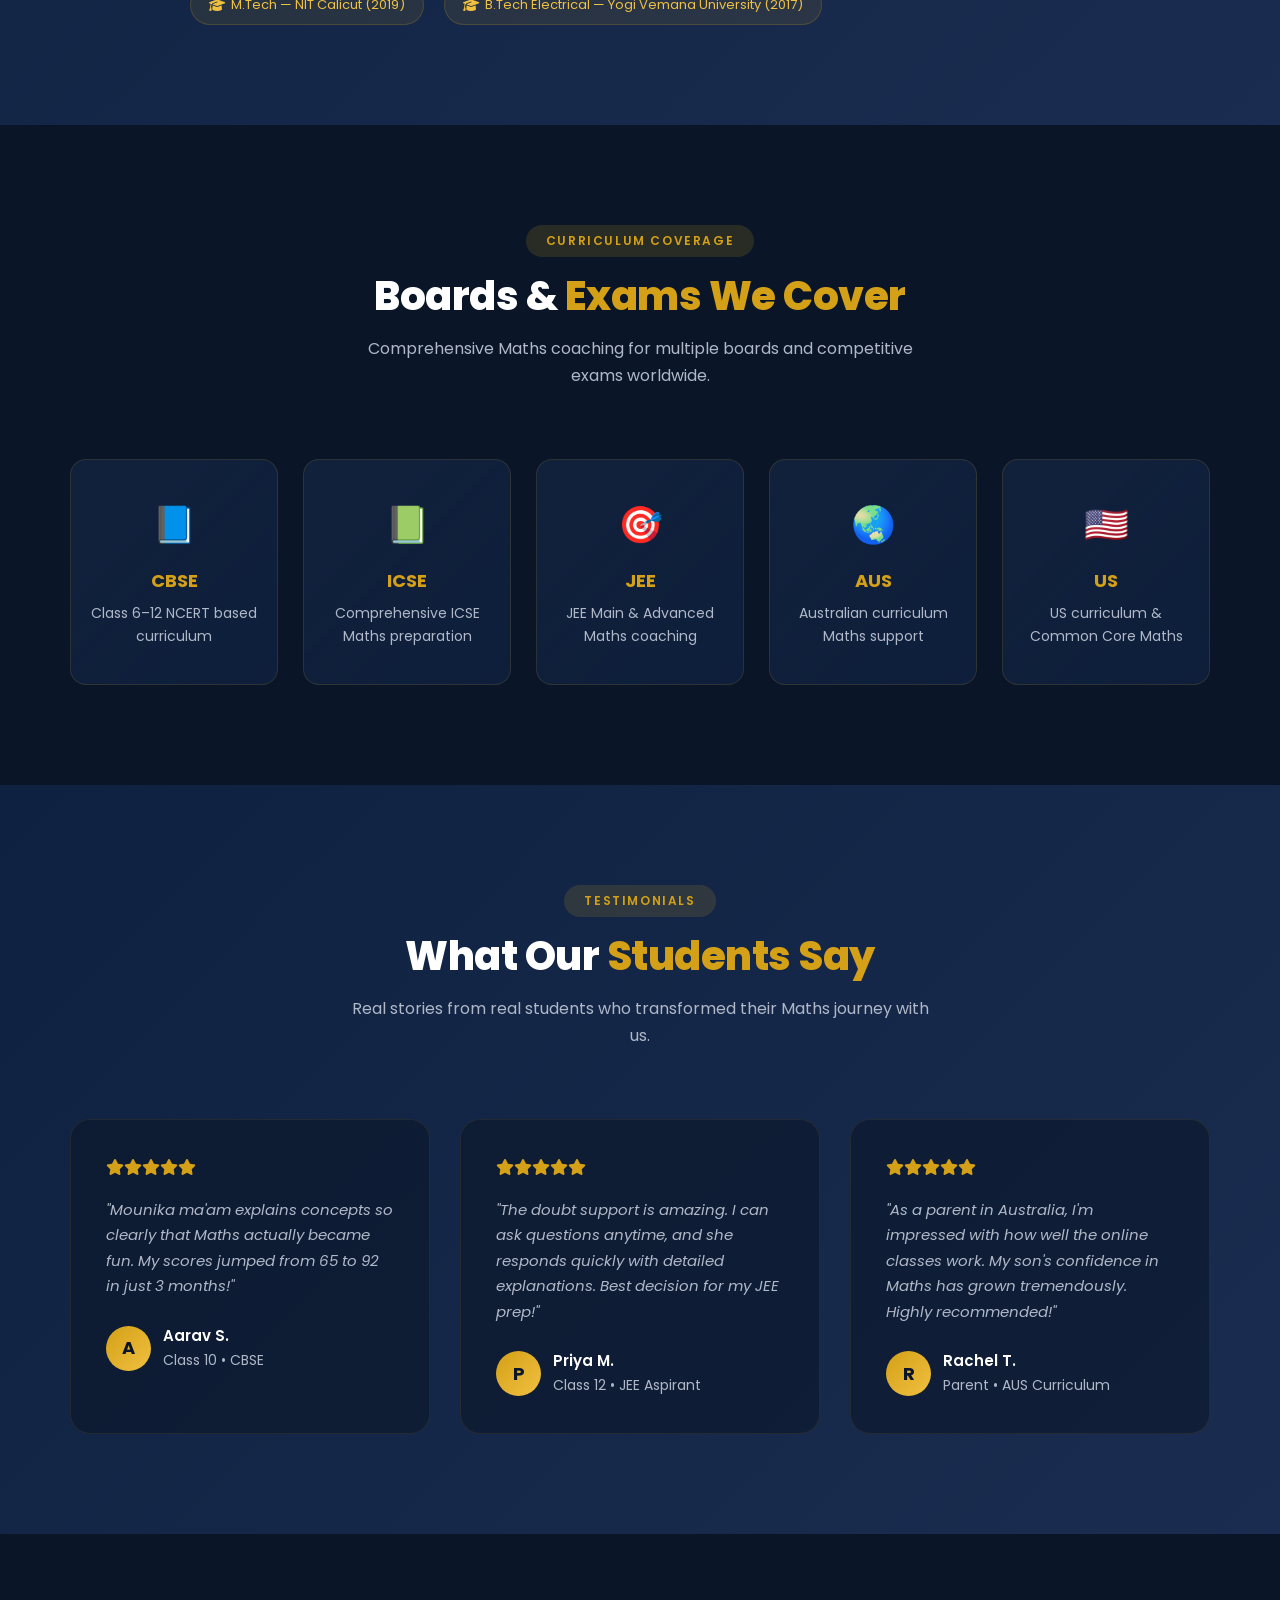
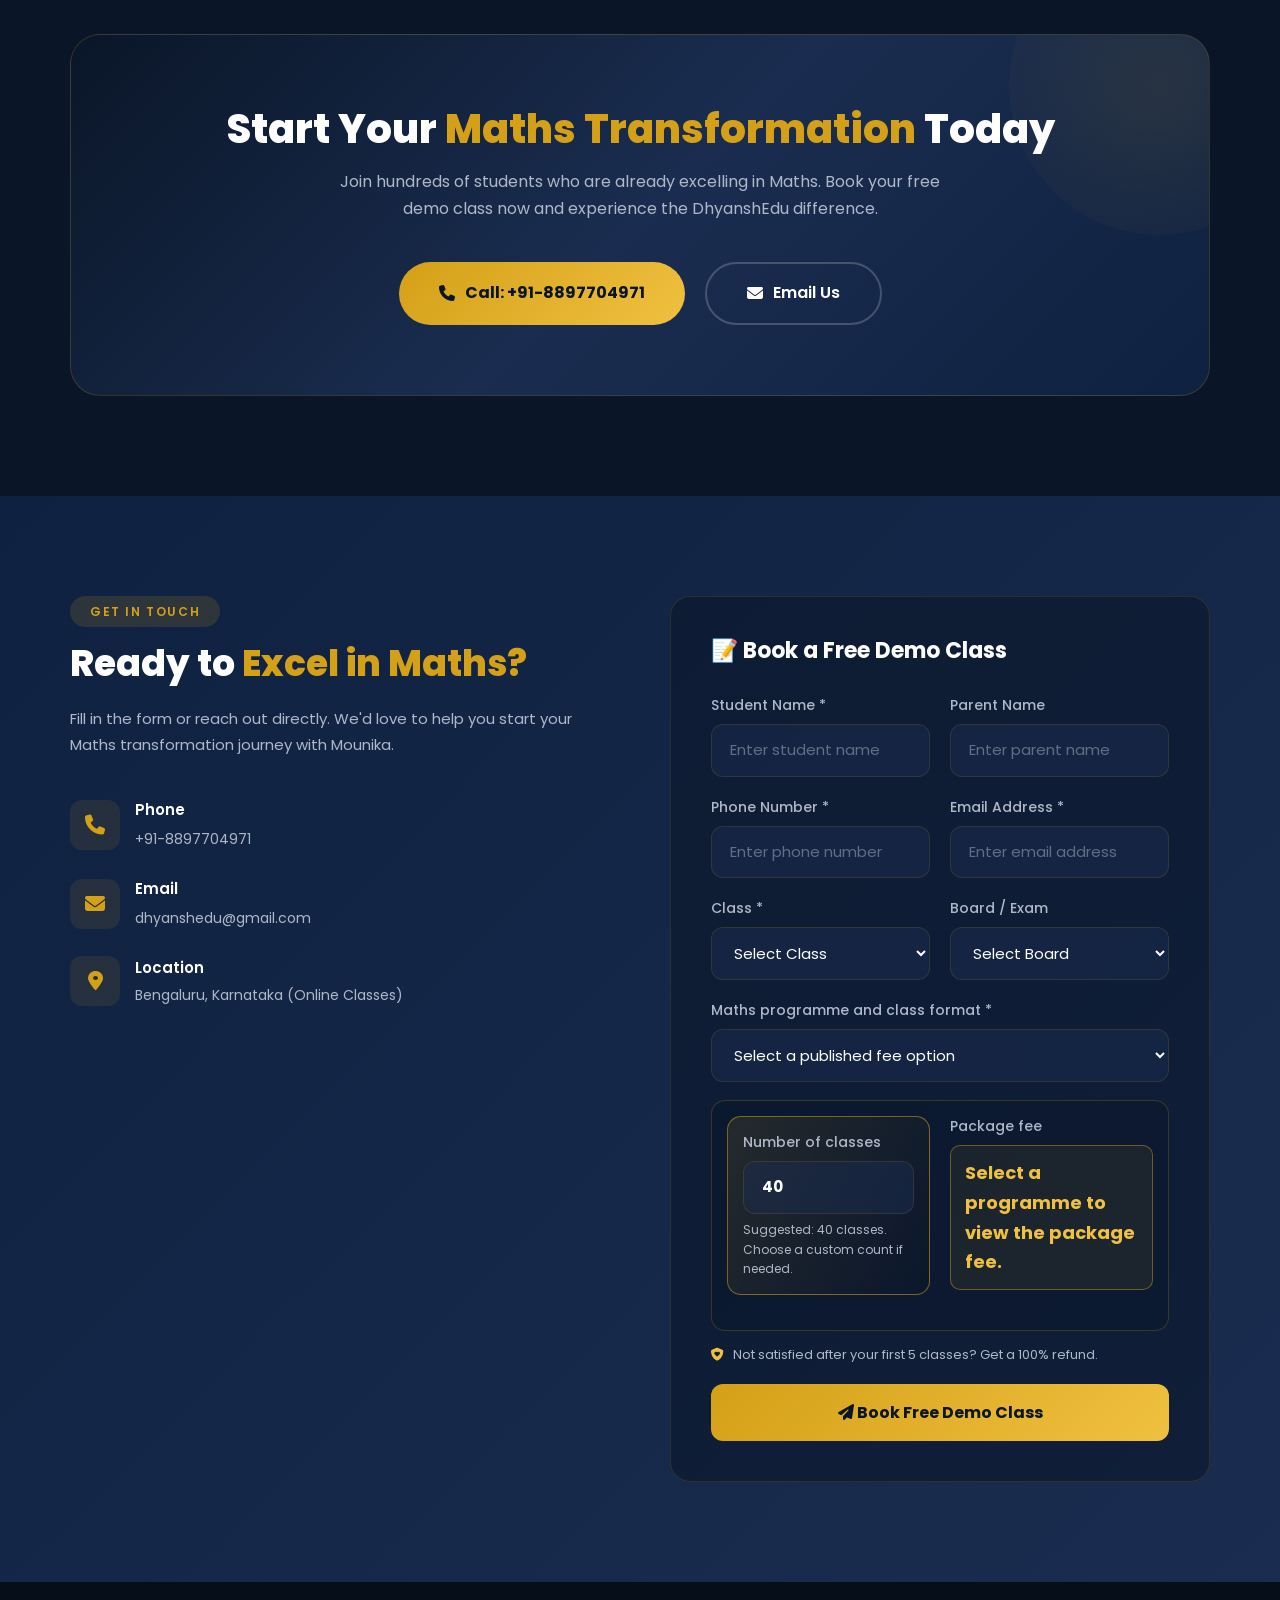
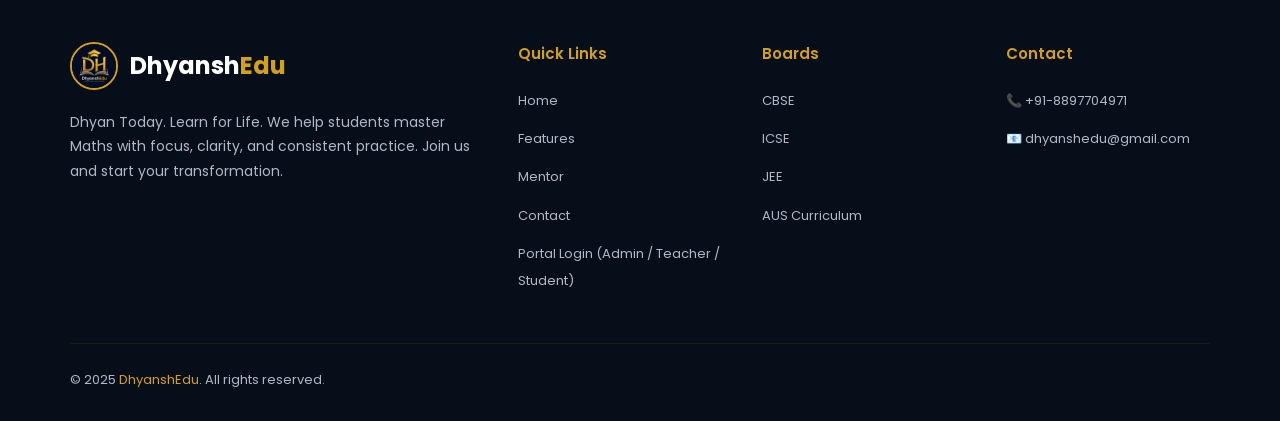
==== commit f655aff5: "Shorten enquiry form class-count guidance" ====
--- a/index.html
+++ b/index.html
@@ -1097,7 +1097,8 @@
         .course-format-options { gap:10px; }
         .course-format-option { padding:14px 13px; background:rgba(5,14,28,.22); border-color:rgba(255,255,255,.11); }
         .course-format-option h4 { min-height:0; margin-bottom:8px; font-size:12px; }
-        .course-format-option h4.small-group-label { font-size:11px; }
+        .course-format-option h4.small-group-label { font-size:10px; white-space:nowrap; align-items:center; gap:5px; }
+        .course-format-option h4.small-group-label i { flex:0 0 auto; }
         .course-fee-item { min-height:0; padding:10px 0 0; margin-top:8px; }
         .course-fee-item h5 { font-size:12px; margin-bottom:4px; }
         .course-fee-description { font-size:10px; line-height:1.5; margin:4px 0; }
@@ -1696,7 +1697,7 @@
                             <div class="form-group custom-package-highlight">
                                 <label for="requestedClassCount">Number of classes</label>
                                 <input type="number" id="requestedClassCount" name="requestedClassCount" min="1" max="100" step="1" value="40" required inputmode="numeric">
-                                <small>40 classes is suggested for regular programmes; 100 for JEE. Neither is mandatory.</small>
+                                <small>Suggested: 40 classes. Choose a custom count if needed.</small>
                             </div>
                             <div class="form-group">
                                 <label>Package fee</label>
